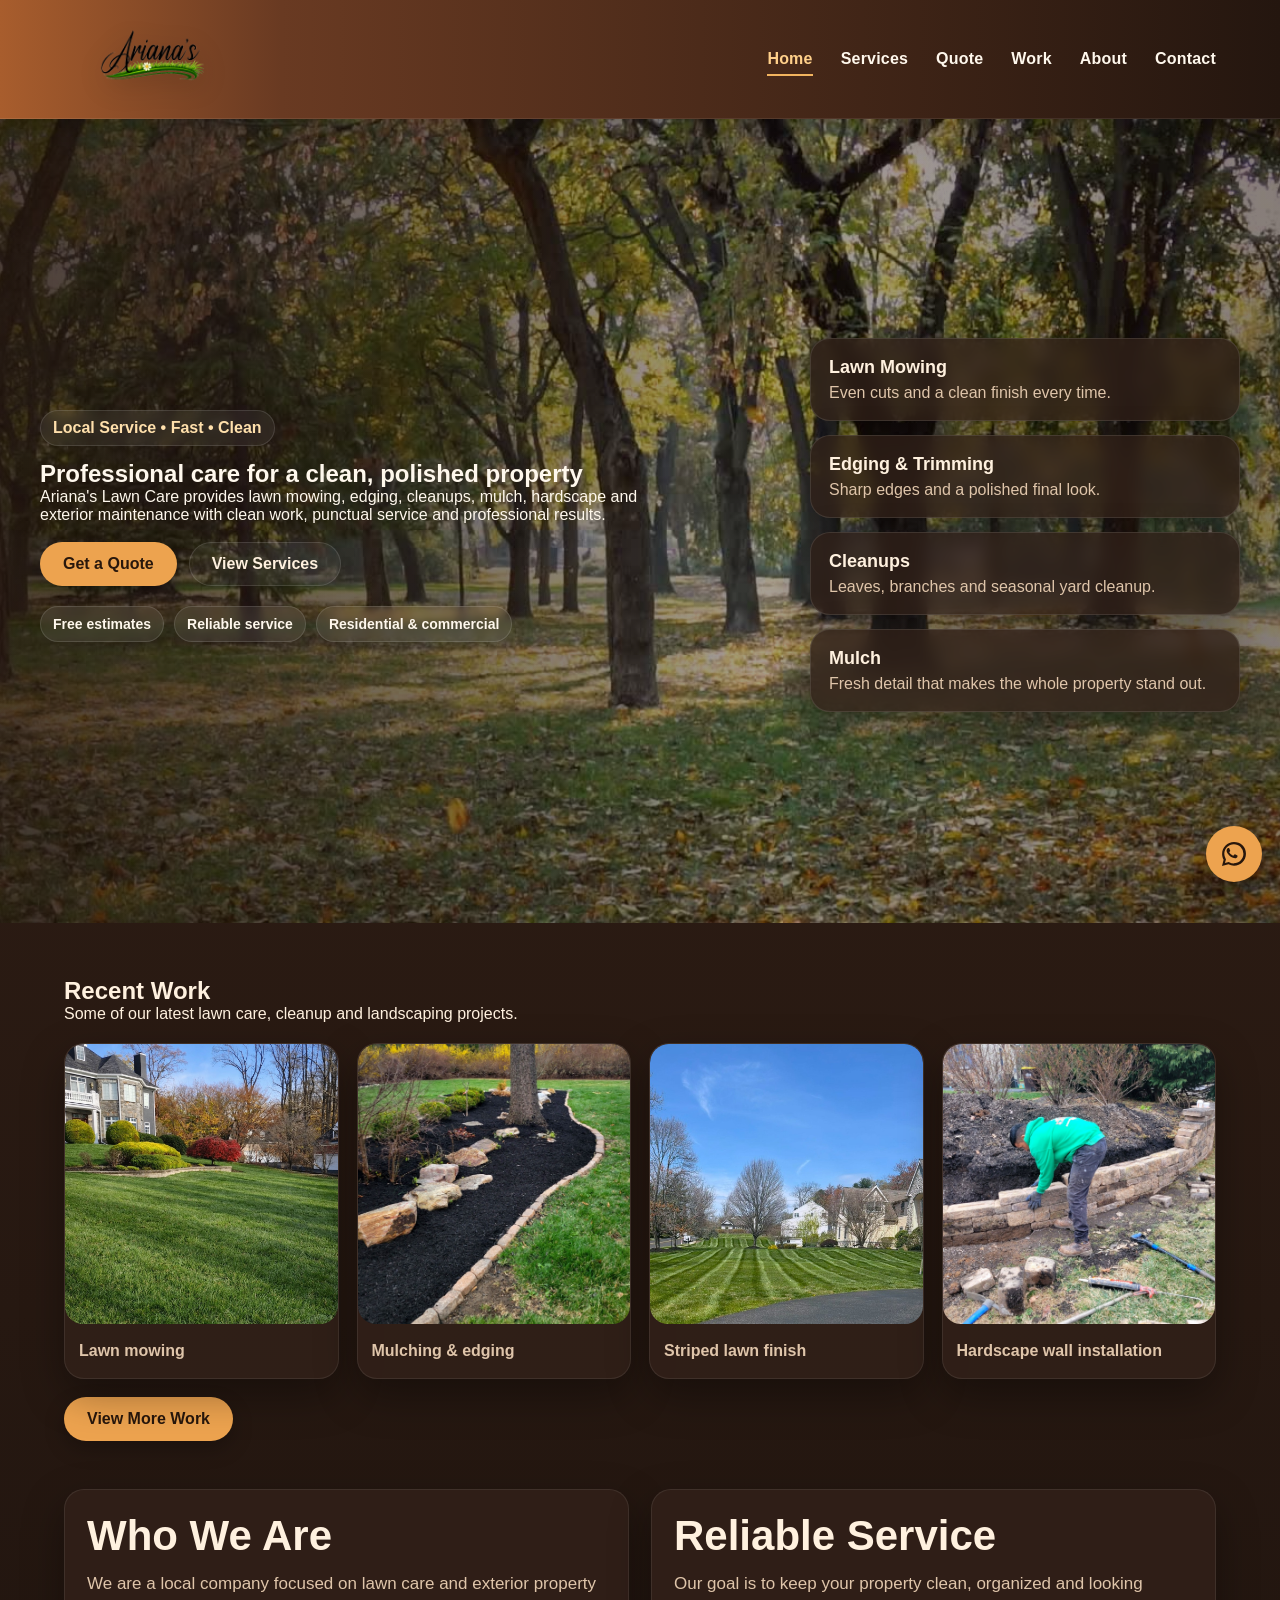
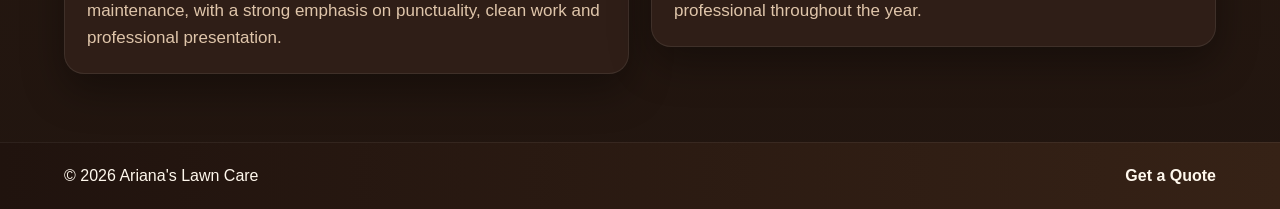
==== index.html @ dcf701fe "Use optimized autumn leaves video as homepage background Updated video element to preload metadata a" ====
<!DOCTYPE html>
<html lang="en">
<head>
  <meta charset="UTF-8" />
  <meta name="viewport" content="width=device-width, initial-scale=1.0" />
  <title>Ariana's Lawn Care | Home</title>
  <meta name="description" content="Ariana's Lawn Care provides lawn care, mulching, cleanups, hardscape and exterior property maintenance in Pennsylvania." />
  <link rel="stylesheet" href="./style.css" />
</head>
<body>

  <header class="navbar">
    <div class="container nav-inner">
      <a class="logo" href="./index.html" aria-label="Ariana's Lawn Care">
        <img src="./logo.png" alt="Ariana's Lawn Care logo" />
      </a>

      <button class="menu-toggle" id="menuToggle" aria-label="Open menu" aria-expanded="false">
        <span></span><span></span><span></span>
      </button>

      <nav class="nav-menu" id="navMenu">
        <a class="is-active" href="./index.html">Home</a>
        <a href="./services.html">Services</a>
        <a href="./quote.html">Quote</a>
        <a href="./work.html">Work</a>
        <a href="./about.html">About</a>
        <a href="./contact.html">Contact</a>
      </nav>
    </div>
  </header>

  <main>

    <section class="hero-video">
      <video autoplay muted loop playsinline preload="metadata" poster="./videos/autumn-frame.jpg" class="hero-video-bg" aria-hidden="true">
        <source src="./videos/hero-autumn.mp4" type="video/mp4">
      </video>

      <div class="hero-overlay">
        <div class="container hero-content">

          <div class="hero-copy">
            <div class="eyebrow">Local Service • Fast • Clean</div>
            <h1>Professional care for a clean, polished property</h1>

            <p>
              Ariana's Lawn Care provides lawn mowing, edging, cleanups, mulch,
              hardscape and exterior maintenance with clean work, punctual service
              and professional results.
            </p>

            <div class="hero-buttons">
              <a class="btn primary" href="./quote.html">Get a Quote</a>
              <a class="btn secondary" href="./services.html">View Services</a>
            </div>

            <div class="hero-badges">
              <span>Free estimates</span>
              <span>Reliable service</span>
              <span>Residential & commercial</span>
            </div>
          </div>

          <div class="hero-panel">
            <div class="service-card">
              <h3>Lawn Mowing</h3>
              <p>Even cuts and a clean finish every time.</p>
            </div>

            <div class="service-card">
              <h3>Edging & Trimming</h3>
              <p>Sharp edges and a polished final look.</p>
            </div>

            <div class="service-card">
              <h3>Cleanups</h3>
              <p>Leaves, branches and seasonal yard cleanup.</p>
            </div>

            <div class="service-card">
              <h3>Mulch</h3>
              <p>Fresh detail that makes the whole property stand out.</p>
            </div>
          </div>

        </div>
      </div>
    </section>

    <section class="section recent-work-section">
      <div class="container">
        <h2>Recent Work</h2>
        <p>Some of our latest lawn care, cleanup and landscaping projects.</p>

        <div class="work-grid">
          <figure class="work-card">
            <img src="./Images/work/job1.jpg" alt="Lawn mowing service">
            <figcaption>Lawn mowing</figcaption>
          </figure>

          <figure class="work-card">
            <img src="./Images/work/job2.jpg" alt="Mulching and edging service">
            <figcaption>Mulching & edging</figcaption>
          </figure>

          <figure class="work-card">
            <img src="./Images/work/job3.jpg" alt="Striped lawn finish">
            <figcaption>Striped lawn finish</figcaption>
          </figure>

          <figure class="work-card">
            <img src="./Images/work/job4.jpg" alt="Hardscape wall installation">
            <figcaption>Hardscape wall installation</figcaption>
          </figure>
        </div>

        <div class="cta-row">
          <a class="btn primary" href="./work.html">View More Work</a>
        </div>
      </div>
    </section>

    <section class="section about-section">
      <div class="container split">
        <div class="panel">
          <h2>Who We Are</h2>
          <p>
            We are a local company focused on lawn care and exterior property maintenance,
            with a strong emphasis on punctuality, clean work and professional presentation.
          </p>
        </div>

        <div class="panel">
          <h2>Reliable Service</h2>
          <p>
            Our goal is to keep your property clean, organized and looking professional
            throughout the year.
          </p>
        </div>
      </div>
    </section>

  </main>

  <footer class="footer">
    <div class="container footer__inner">
      <p>© <span id="year"></span> Ariana's Lawn Care</p>
      <a href="./quote.html">Get a Quote</a>
    </div>
  </footer>

  <a class="whatsapp-float" href="https://wa.me/12679922317" target="_blank" rel="noopener" aria-label="WhatsApp">
    <svg viewBox="0 0 32 32" role="img" aria-hidden="true">
      <path d="M19.11 17.27c-.29-.15-1.71-.84-1.98-.94-.26-.1-.45-.15-.64.15-.19.29-.74.94-.9 1.13-.16.19-.33.22-.62.07-.29-.15-1.21-.44-2.31-1.41-.85-.76-1.42-1.69-1.59-1.97-.17-.29-.02-.44.13-.58.13-.13.29-.33.43-.49.14-.16.19-.29.29-.48.1-.19.05-.36-.02-.5-.07-.15-.64-1.54-.88-2.11-.23-.55-.47-.48-.64-.49h-.55c-.19 0-.5.07-.76.36-.26.29-1 1-.97 2.43.03 1.43 1.03 2.81 1.18 3 .14.19 2.02 3.09 4.89 4.33.68.29 1.21.46 1.63.59.68.22 1.31.19 1.8.11.55-.08 1.71-.7 1.95-1.38.24-.68.24-1.26.17-1.38-.07-.12-.26-.19-.55-.33z" fill="currentColor"/>
      <path d="M16.03 3.2c-7.02 0-12.71 5.69-12.71 12.71 0 2.24.58 4.34 1.6 6.17L3.2 28.8l6.9-1.81a12.67 12.67 0 0 0 5.93 1.5h.01c7.02 0 12.72-5.7 12.72-12.72 0-3.4-1.32-6.6-3.72-9s-5.6-3.57-9.01-3.57zm0 22.97h-.01a10.2 10.2 0 0 1-5.2-1.42l-.37-.22-4.09 1.07 1.09-3.98-.24-.41a10.13 10.13 0 0 1-1.56-5.42c0-5.62 4.57-10.19 10.2-10.19 2.72 0 5.28 1.06 7.2 2.98a10.13 10.13 0 0 1 2.99 7.21c0 5.63-4.58 10.2-10.21 10.2z" fill="currentColor"/>
    </svg>
  </a>

  <script src="./script.js"></script>
</body>
</html>
---- style.css ----
*{
  margin:0;
  padding:0;
  box-sizing:border-box;
  font-family: Arial, Helvetica, sans-serif;
}

:root{
  --bg: #21150f;
  --bg-soft: #302018;
  --bg-soft-2: #3b291e;
  --bg-nav-left: #a85d2d;
  --bg-nav-right: #24160f;
  --bg-top: #190f0b;
  --panel: #302018;
  --panel-2: #493024;
  --border: rgba(255,255,255,.10);
  --text: #fff1df;
  --text-soft: #dfc5aa;
  --green: #eda34f;
  --green-dark: #cd7835;
  --white-green: #fff8ed;
  --shadow: 0 16px 40px rgba(0,0,0,.35);
}

html{
  scroll-behavior: smooth;
}

body{
  background:
    radial-gradient(circle at top left, rgba(237,163,79,.08), transparent 26%),
    linear-gradient(180deg, #20130e 0%, #2b1b13 45%, #21150f 100%);
  color: var(--text);
}

.container{
  width: 90%;
  max-width: 1200px;
  margin: auto;
}

/* navbar */
.navbar{
  background: linear-gradient(90deg, var(--bg-nav-left) 0%, #693a22 22%, var(--bg-nav-right) 100%);
  border-bottom: 1px solid rgba(255,255,255,.08);
  position: sticky;
  top: 0;
  z-index: 40;
  box-shadow: 0 10px 28px rgba(0,0,0,.28);
  backdrop-filter: blur(8px);
}

.nav-inner{
  min-height: 96px;
  display:flex;
  align-items:center;
  justify-content:space-between;
  gap: 16px;
}

.logo img{
  height: 118px;
  width: auto;
  display:block;
  filter: drop-shadow(0 6px 14px rgba(0,0,0,.22));
}

.nav-menu{
  display:flex;
  align-items:center;
  gap: 28px;
}

.nav-menu a{
  text-decoration:none;
  color: var(--white-green);
  font-weight: 700;
  position: relative;
  letter-spacing: .2px;
}

.nav-menu a:hover,
.nav-menu a.is-active{
  color: #ffd08a;
}

.nav-menu a::after{
  content:"";
  position:absolute;
  left:0;
  bottom:-8px;
  width:0;
  height:2px;
  background: #f2b45f;
  transition: width .2s ease;
}

.nav-menu a:hover::after,
.nav-menu a.is-active::after{
  width:100%;
}

.menu-toggle{
  display:none;
  border:1px solid rgba(255,255,255,.16);
  background: rgba(255,255,255,.04);
  border-radius: 12px;
  padding: 8px 10px;
  cursor:pointer;
}

.menu-toggle span{
  display:block;
  width:22px;
  height:2px;
  background: var(--white-green);
  margin:4px 0;
}

/* hero image + video */
.hero,
.hero-video{
  min-height: calc(100vh - 96px);
  position: relative;
  overflow: hidden;
}

.hero{
  background-image: url("./hero.png");
  background-size: cover;
  background-position: center;
}

.hero-video{
  background: #21150f;
}

.hero-video-bg{
  position:absolute;
  inset:0;
  width:100%;
  height:100%;
  object-fit:cover;
  object-position:center center;
  z-index:0;
}

.hero-overlay{
  min-height: calc(100vh - 96px);
  background:
    linear-gradient(
      90deg,
      rgba(35,19,10,.82) 0%,
      rgba(35,19,10,.60) 36%,
      rgba(35,19,10,.40) 60%,
      rgba(35,19,10,.55) 100%
    );
  display:flex;
  align-items:center;
  padding: 36px 0;
  position: relative;
  z-index:1;
}

.hero-content{
  display:grid;
  grid-template-columns: 1.1fr .9fr;
  gap: 28px;
  align-items: center;
  width: 100%;
  padding: 44px 0;
}

.hero-copy{
  max-width: 720px;
  color: var(--white-green);
  padding-top: 10px;
}

.eyebrow{
  display:inline-block;
  background: rgba(255,255,255,.06);
  color: #ffe0ac;
  border: 1px solid rgba(255,255,255,.12);
  padding: 8px 12px;
  border-radius: 999px;
  font-weight: 700;
  margin-bottom: 14px;
  backdrop-filter: blur(5px);
}

.service-eyebrow{
  background: rgba(237,163,79,.10);
  border: 1px solid rgba(237,163,79,.22);
}

.hero h1,
.page-hero h1{
  font-size: clamp(34px, 6vw, 62px);
  line-height: .98;
  margin-bottom: 16px;
  text-shadow: 0 8px 18px rgba(0,0,0,.28);
}

.hero p,
.page-hero p,
.panel p,
.info-card p,
.work-card figcaption,
.quote-card p,
.contact-card,
.fact-card span{
  line-height: 1.6;
}

.hero p{
  font-size: 18px;
  margin-bottom: 22px;
  color: rgba(255,248,237,.88);
  max-width: 700px;
}

.hero-buttons,
.cta-row{
  display:flex;
  flex-wrap: wrap;
  gap: 12px;
  margin-top: 18px;
}

.hero-badges{
  display:flex;
  flex-wrap: wrap;
  gap: 10px;
  margin-top: 20px;
}

.hero-badges span{
  background: rgba(255,255,255,.08);
  color: var(--white-green);
  border: 1px solid rgba(255,255,255,.12);
  padding: 9px 12px;
  border-radius: 999px;
  font-weight: 700;
  font-size: 14px;
  backdrop-filter: blur(4px);
}

.hero-panel{
  display:grid;
  gap: 14px;
  padding-top: 8px;
  justify-self: end;
  width: 100%;
  max-width: 430px;
}

.service-card{
  background: rgba(48,32,24,.76);
  border: 1px solid rgba(255,255,255,.10);
  padding: 18px;
  border-radius: 20px;
  box-shadow: var(--shadow);
  transition: .22s ease;
  backdrop-filter: blur(8px);
}

.service-card:hover{
  transform: translateY(-4px);
  background: rgba(59,41,30,.90);
}

.service-card h3{
  margin-bottom: 6px;
  color: var(--text);
  font-size: 18px;
}

.service-card p{
  color: var(--text-soft);
}

/* buttons */
.btn{
  display:inline-flex;
  align-items:center;
  justify-content:center;
  padding: 12px 22px;
  border-radius: 999px;
  text-decoration:none;
  font-weight: 800;
  border: 1px solid transparent;
  transition: .2s ease;
}

.btn.primary{
  background: var(--green);
  color: #28170c;
  box-shadow: 0 8px 20px rgba(0,0,0,.25);
}

.btn.primary:hover{
  background: #ffc577;
  transform: translateY(-1px);
}

.btn.secondary{
  background: rgba(255,255,255,.05);
  color: var(--text);
  border-color: rgba(255,255,255,.12);
}

.btn.secondary:hover{
  background: rgba(255,255,255,.08);
}

.btn.full{
  width: 100%;
}

/* general sections */
.section{
  padding: 48px 0;
}

.recent-work-section{
  padding-top: 54px;
  padding-bottom: 30px;
}

.about-section{
  padding-top: 18px;
  padding-bottom: 48px;
}

.page-main{
  min-height: calc(100vh - 160px);
}

.page-hero{
  padding: 72px 0 24px;
  background: linear-gradient(180deg, #2b1b13, #24170f);
  border-bottom: 1px solid rgba(255,255,255,.08);
}

.page-hero-dark{
  background: linear-gradient(180deg, #1b100b, #25170f);
}

.page-hero h1{
  color: var(--text);
  text-shadow: none;
}

.page-hero p{
  font-size: 18px;
  color: var(--text-soft);
  max-width: 720px;
}

.work-hero-minimal{
  padding-bottom: 8px;
}

.split{
  display:grid;
  grid-template-columns: 1fr 1fr;
  gap: 22px;
  align-items: start;
}

.stack{
  display:grid;
  gap: 14px;
}

.panel,
.info-card,
.quote-card,
.fact-card,
.work-card,
.contact-card{
  background: rgba(48,32,24,.96);
  border: 1px solid rgba(255,255,255,.08);
  border-radius: 20px;
  padding: 22px;
  box-shadow: var(--shadow);
}

.panel h2,
.panel h3{
  margin-bottom: 10px;
  line-height: 1.15;
}

.panel h2{
  font-size: clamp(28px, 4vw, 42px);
}

.panel p,
.info-card p,
.quote-card p{
  color: var(--text-soft);
  font-size: 17px;
}

.services-grid{
  display:grid;
  grid-template-columns: repeat(3, 1fr);
  gap: 18px;
}

.info-card{
  transition: .22s ease;
}

.info-card:hover{
  transform: translateY(-4px);
  background: #463022;
}

.info-card h3{
  margin-bottom: 8px;
}

/* services page photos */
.services-showcase{
  padding-top: 26px;
  padding-bottom: 18px;
}

.services-showcase__header{
  text-align: center;
  margin-bottom: 28px;
}

.services-showcase__header h2{
  font-size: clamp(30px, 4vw, 52px);
  margin-bottom: 8px;
  color: var(--text);
}

.services-showcase__header p{
  font-size: 20px;
  color: var(--text-soft);
  font-weight: 700;
}

.services-photos{
  display:grid;
  grid-template-columns: 1fr 1fr;
  gap: 22px;
}

.services-photo-card{
  background: rgba(48,32,24,.96);
  border: 1px solid rgba(255,255,255,.08);
  border-radius: 22px;
  overflow: hidden;
  box-shadow: var(--shadow);
}

.services-photo-card img{
  width:100%;
  height:420px;
  object-fit:cover;
  display:block;
  transition: transform .35s ease;
}

.services-photo-card:hover img{
  transform: scale(1.03);
}

.services-main{
  padding-top: 20px;
}

.services-bottom-panels{
  padding-top: 24px;
}

.services-final-cta{
  padding-top: 12px;
}

.services-final-box,
.work-final-box{
  text-align: center;
}

.services-final-box h2,
.work-final-box h2{
  margin-bottom: 10px;
}

.services-final-box p,
.work-final-box p{
  max-width: 760px;
  margin: 0 auto 18px;
}

.quote-card form{
  display:grid;
  gap: 10px;
}

.quote-card label{
  display:block;
  font-weight: 700;
  color: var(--text);
}

.quote-card input,
.quote-card textarea{
  width:100%;
  margin-top: 6px;
  padding: 12px 14px;
  border-radius: 14px;
  border:1px solid rgba(255,255,255,.10);
  background: #23160f;
  color: var(--text);
  outline:none;
}

.quote-card input:focus,
.quote-card textarea:focus{
  border-color: var(--green);
}

.form-note{
  min-height: 18px;
  font-size: 14px;
}

.fact-card strong{
  display:block;
  margin-bottom: 4px;
}

.fact-card span{
  color: var(--text-soft);
}

/* work page */
.work-page-gallery{
  padding-top: 34px;
}

.work-page-gallery-dark{
  background: #1b100b;
}

.work-gallery-premium{
  padding-top: 16px;
}

.work-page-intro{
  text-align: center;
  margin-bottom: 24px;
}

.work-page-intro h2{
  font-size: clamp(28px, 4vw, 44px);
  margin-bottom: 10px;
}

.work-page-intro p{
  max-width: 760px;
  margin: 0 auto;
  color: var(--text-soft);
  font-size: 17px;
}

.work-page-intro-client{
  margin-bottom: 18px;
}

.work-grid{
  display:grid;
  grid-template-columns: repeat(4, 1fr);
  gap: 18px;
  margin-top: 20px;
}

.work-grid-large{
  margin-top: 10px;
}

.work-grid-premium{
  gap: 16px;
}

.work-grid-premium .work-card{
  background: transparent;
  border: none;
  border-radius: 18px;
  box-shadow: none;
  padding: 0;
}

.work-grid-premium .work-card:hover{
  transform: translateY(-4px);
  box-shadow: none;
}

.work-card{
  overflow: hidden;
  padding: 0;
  transition: transform .25s ease, box-shadow .25s ease;
  animation: fadeUp .6s ease forwards;
  cursor: pointer;
}

.work-card img{
  width:100%;
  height:280px;
  object-fit:cover;
  display:block;
  transition: transform .35s ease, opacity .25s ease;
  border-radius: 18px;
}

.work-card:hover img{
  transform: scale(1.03);
  opacity: .96;
}

.work-card figcaption{
  padding: 14px;
  color: var(--text-soft);
  font-weight: 600;
}

.work-final-cta{
  padding-top: 12px;
}

/* ABOUT reviews premium block */
.google-rating-panel{
  padding: 28px;
}

.google-rating-bar{
  display:grid;
  grid-template-columns: 1.15fr .85fr;
  gap: 24px;
  align-items:center;
}

.google-rating-kicker{
  display:inline-block;
  font-weight: 800;
  font-size: 14px;
  letter-spacing: .08em;
  text-transform: uppercase;
  color: #ffd08a;
  margin-bottom: 10px;
}

.google-rating-left h2{
  margin: 0;
  font-size: clamp(32px, 4vw, 58px);
  line-height: .95;
}

.google-rating-right{
  display:grid;
  gap: 10px;
  justify-items:start;
}

.google-rating-score{
  display:flex;
  align-items:center;
  gap: 14px;
}

.google-score-number{
  font-size: 52px;
  font-weight: 900;
  line-height: 1;
  color: var(--white-green);
}

.google-stars,
.review-stars{
  color: #f2bc60;
  letter-spacing: .08em;
  font-size: 28px;
}

.google-rating-right p{
  color: var(--text-soft);
  font-size: 18px;
}

.reviews-cards-grid{
  display:grid;
  grid-template-columns: repeat(3, 1fr);
  gap: 18px;
  margin-top: 22px;
}

.review-card-premium{
  background: rgba(48,32,24,.96);
  border: 1px solid rgba(255,255,255,.08);
  border-radius: 22px;
  padding: 24px;
  box-shadow: var(--shadow);
}

.review-card-premium h3{
  margin: 14px 0 10px;
  font-size: 24px;
  color: var(--text);
}

.review-card-premium p{
  color: var(--text-soft);
  font-size: 18px;
  line-height: 1.65;
}

.review-header{
  display:flex;
  align-items:center;
  gap:12px;
  margin-bottom:12px;
}

.review-avatar{
  width:42px;
  height:42px;
  border-radius:50%;
  display:flex;
  align-items:center;
  justify-content:center;
  font-size:20px;
  background:rgba(255,255,255,.08);
}

/* CONTACT upgrades */
.contact-main-section{
  padding-top: 42px;
}

.contact-card-strong{
  display:block;
  text-decoration:none;
  padding: 22px;
}

.contact-card-strong strong{
  display:block;
  margin-bottom: 6px;
  font-size: 15px;
  letter-spacing: .04em;
  text-transform: uppercase;
  color: #ffd08a;
}

.contact-card-strong span{
  display:block;
  color: var(--white-green);
  font-size: 22px;
  line-height: 1.4;
  word-break: break-word;
}

.whatsapp-card strong{
  color: #ffd08a;
}

.contact-cta-panel{
  display:grid;
  gap: 18px;
}

.contact-actions{
  display:grid;
  gap: 12px;
  margin-top: 4px;
}

.contact-action-btn{
  display:flex;
  align-items:center;
  justify-content:center;
  gap: 10px;
  width:100%;
  min-height: 52px;
  padding: 14px 18px;
  border-radius: 16px;
  text-decoration:none;
  font-weight: 800;
  color: var(--white-green);
  background: rgba(255,255,255,.05);
  border: 1px solid rgba(255,255,255,.10);
  transition: .2s ease;
}

.contact-action-btn:hover{
  background: rgba(255,255,255,.09);
  transform: translateY(-1px);
}

.whatsapp-action-btn{
  background: rgba(237,163,79,.12);
  border-color: rgba(237,163,79,.24);
}

.whatsapp-action-btn:hover{
  background: rgba(237,163,79,.18);
}

.wa-icon{
  display:inline-flex;
  align-items:center;
  justify-content:center;
  width: 24px;
  height: 24px;
}

.wa-icon svg{
  width: 24px;
  height: 24px;
  display:block;
  color: #ffd08a;
}

/* lightbox pro */
.lightbox{
  position: fixed;
  inset: 0;
  background: rgba(0,0,0,.96);
  display: none;
  align-items: center;
  justify-content: center;
  padding: 24px 78px;
  z-index: 9999;
}
.lightbox-img{
  max-width: 92%;
  max-height: 86vh;
  border-radius: 10px;
  box-shadow: 0 24px 60px rgba(0,0,0,.55);
}
.lightbox-close{
  position: absolute;
  top: 22px;
  right: 28px;
  font-size: 42px;
  line-height: 1;
  color: #fff;
  cursor: pointer;
  user-select: none;
}
.lightbox-btn{
  position: absolute;
  top: 50%;
  transform: translateY(-50%);
  width: 54px;
  height: 54px;
  border: none;
  border-radius: 999px;
  background: rgba(255,255,255,.10);
  color: #fff;
  font-size: 28px;
  cursor: pointer;
  transition: background .2s ease, transform .2s ease;
}
.lightbox-btn:hover{
  background: rgba(255,255,255,.22);
}
.lightbox-prev{
  left: 18px;
}
.lightbox-next{
  right: 18px;
}

@keyframes fadeUp{
  from{
    opacity:0;
    transform: translateY(20px);
  }
  to{
    opacity:1;
    transform: translateY(0);
  }
}

.chip-row{
  display:flex;
  flex-wrap:wrap;
  gap: 10px;
  margin-top: 10px;
}

.chip-row span{
  background: rgba(255,255,255,.05);
  border: 1px solid rgba(255,255,255,.10);
  padding: 8px 12px;
  border-radius: 999px;
  font-weight: 700;
  color: var(--text);
}

.contact-card{
  text-decoration:none;
  color: var(--text);
  font-weight: 700;
  transition: .2s ease;
}

.contact-card:hover{
  background: #463022;
}

.footer{
  background: linear-gradient(90deg, #20130e 0%, #362216 100%);
  color: var(--white-green);
  padding: 24px 0;
  margin-top: 20px;
  border-top: 1px solid rgba(255,255,255,.06);
}

.footer__inner{
  display:flex;
  align-items:center;
  justify-content:space-between;
  gap: 12px;
}

.footer a{
  color: var(--white-green);
  text-decoration:none;
  font-weight: 700;
}

.footer a:hover{
  text-decoration: underline;
}

.whatsapp-float{
  position: fixed;
  right: 18px;
  bottom: 18px;
  width: 56px;
  height: 56px;
  border-radius: 999px;
  display:grid;
  place-items:center;
  background: var(--green);
  color: #28170c;
  text-decoration:none;
  box-shadow: 0 12px 28px rgba(0,0,0,.28);
  z-index: 60;
}

.whatsapp-float svg{
  width: 30px;
  height: 30px;
  display:block;
  color: #28170c;
}

@media (max-width: 980px){
  .hero-content,
  .split,
  .services-grid,
  .work-grid,
  .services-photos{
    grid-template-columns: 1fr 1fr;
  }

  .google-rating-bar,
  .reviews-cards-grid{
    grid-template-columns: 1fr;
  }

  .hero-content{
    grid-template-columns: 1fr;
    align-items: start;
  }

  .hero,
  .hero-video{
    min-height: auto;
  }

  .hero-overlay{
    min-height: auto;
    padding: 48px 0 58px;
  }

  .hero-panel{
    justify-self: start;
    max-width: 100%;
    grid-template-columns: 1fr 1fr;
  }

  .nav-menu{
    display:none;
    position:absolute;
    right: 5%;
    top: 132px;
    background: linear-gradient(180deg, #693a22 0%, #2b1b13 100%);
    border: 1px solid rgba(255,255,255,.08);
    border-radius: 16px;
    padding: 14px;
    flex-direction: column;
    align-items: flex-start;
    min-width: 220px;
    box-shadow: 0 14px 30px rgba(0,0,0,.35);
  }

  .nav-menu.open{
    display:flex;
  }

  .menu-toggle{
    display:block;
  }

  .services-photo-card img{
    height: 320px;
  }

  .work-card img{
    height: 240px;
  }

  .google-score-number{
    font-size: 44px;
  }
}

@media (max-width: 700px){
  .services-grid,
  .work-grid,
  .split,
  .services-photos,
  .google-rating-bar,
  .reviews-cards-grid{
    grid-template-columns: 1fr;
  }

  .logo img{
    height: 92px;
  }

  .hero,
  .hero-video{
    min-height: auto;
  }

  .hero-overlay{
    min-height: auto;
    padding: 38px 0 48px;
    background: linear-gradient(180deg, rgba(35,19,10,.72) 0%, rgba(35,19,10,.58) 48%, rgba(35,19,10,.76) 100%);
  }

  .hero-content{
    grid-template-columns: 1fr;
    gap: 20px;
    padding: 18px 0;
  }

  .hero h1{
    font-size: 42px;
  }

  .hero p,
  .panel p,
  .info-card p,
  .quote-card p,
  .services-showcase__header p,
  .work-page-intro p,
  .review-card-premium p{
    font-size: 16px;
  }

  .hero-panel{
    grid-template-columns: 1fr;
  }

  .panel,
  .info-card,
  .quote-card,
  .fact-card,
  .work-card,
  .contact-card,
  .service-card,
  .review-card-premium,
  .contact-card-strong{
    padding: 18px;
  }

  .nav-inner{
    min-height: 86px;
  }

  .section{
    padding: 40px 0;
  }

  .services-photo-card img{
    height: 260px;
  }

  .work-card img{
    height: 230px;
  }

  .lightbox{
    padding: 20px 16px;
  }
  .lightbox-img{
    max-width: 100%;
  }
  .lightbox-close{
    top: 16px;
    right: 20px;
    font-size: 36px;
  }
  .lightbox-btn{
    width: 46px;
    height: 46px;
    font-size: 24px;
  }
  .lightbox-prev{
    left: 10px;
  }
  .lightbox-next{
    right: 10px;
  }

  .google-rating-panel{
    padding: 20px;
  }

  .google-rating-left h2{
    font-size: 38px;
  }

  .google-stars,
  .review-stars{
    font-size: 22px;
  }

  .review-card-premium h3{
    font-size: 22px;
  }

  .contact-card-strong span{
    font-size: 18px;
  }

  .whatsapp-float{
    width: 52px;
    height: 52px;
  }

  .whatsapp-float svg{
    width: 28px;
    height: 28px;
  }
}
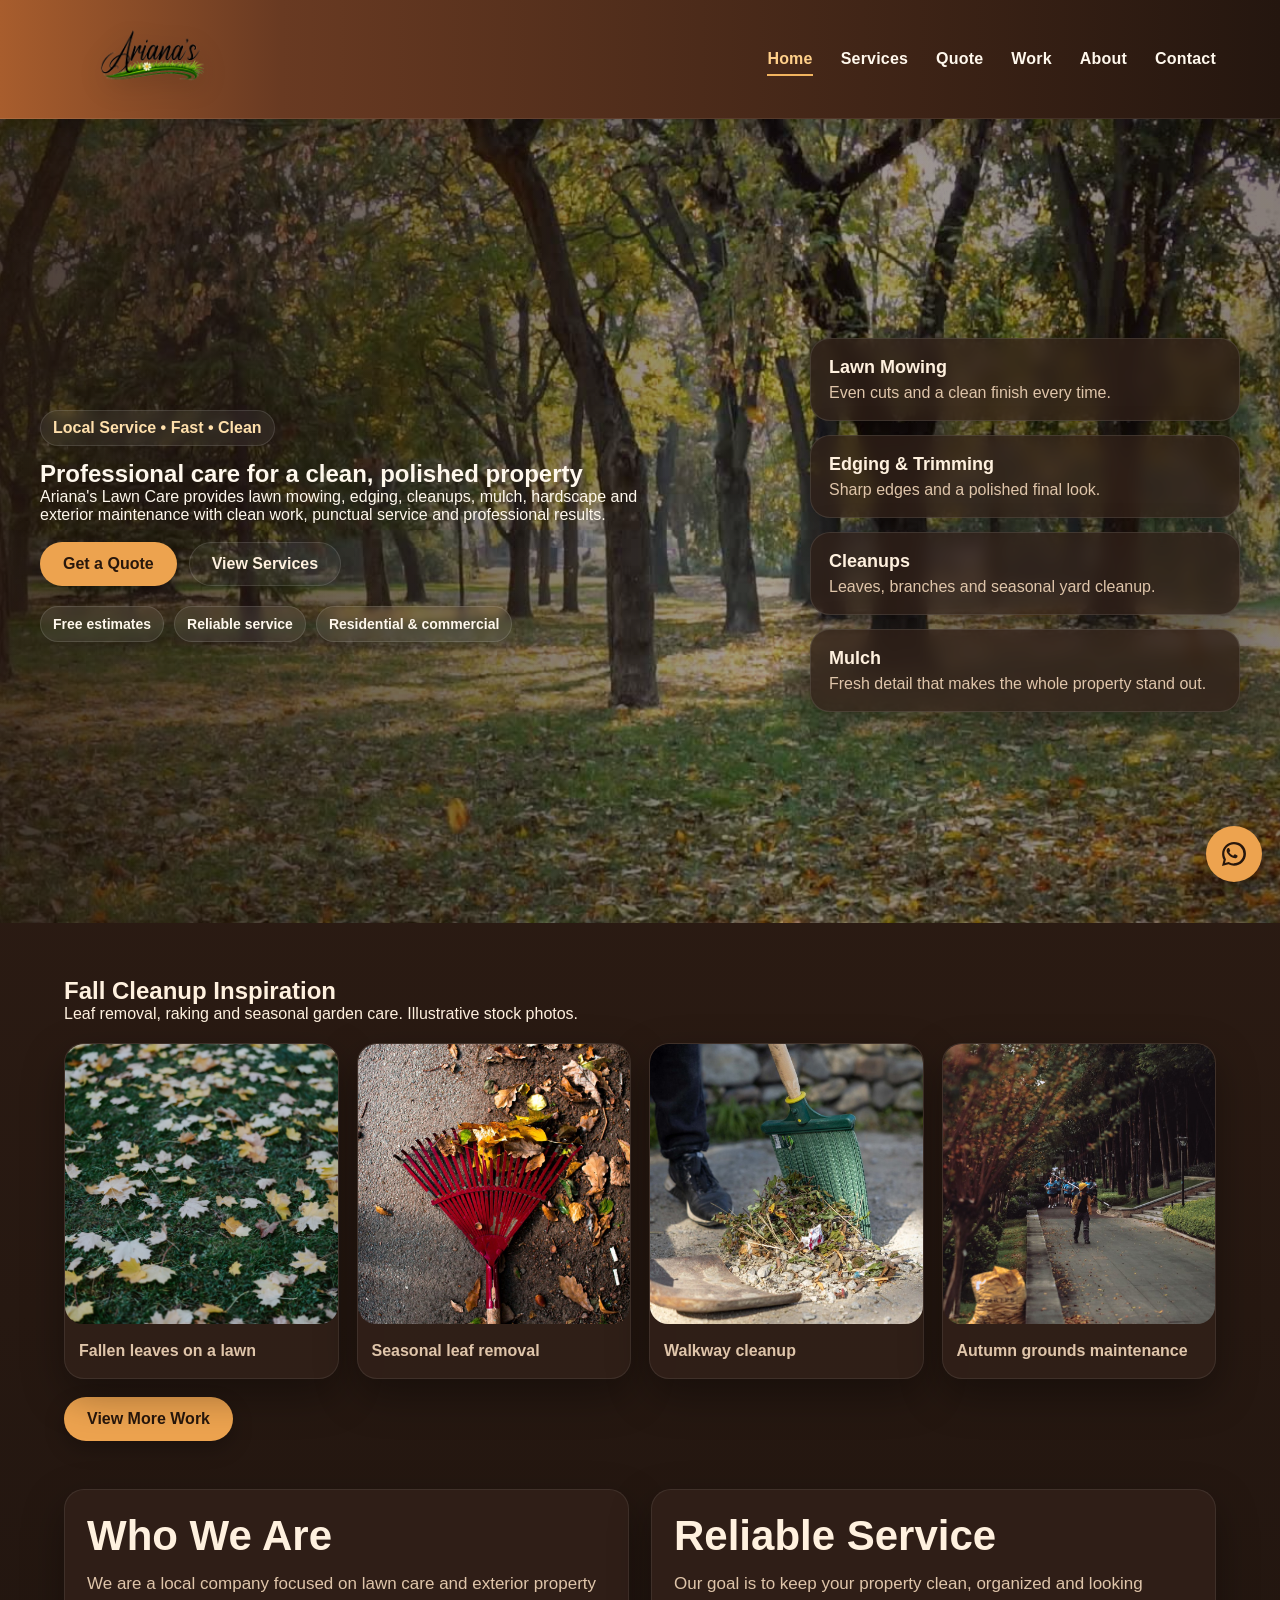
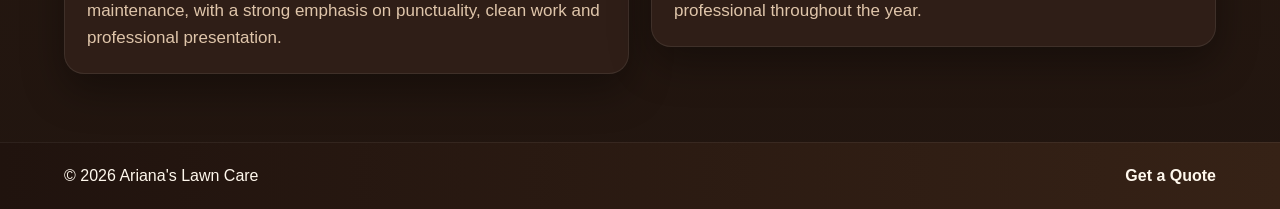
==== commit 8dd9d022: "Feature autumn cleanup photos and preserve original project gallery below" ====
--- a/index.html
+++ b/index.html
@@ -90,28 +90,28 @@
 
     <section class="section recent-work-section">
       <div class="container">
-        <h2>Recent Work</h2>
-        <p>Some of our latest lawn care, cleanup and landscaping projects.</p>
+        <h2>Fall Cleanup Inspiration</h2>
+        <p>Leaf removal, raking and seasonal garden care. Illustrative stock photos.</p>
 
         <div class="work-grid">
           <figure class="work-card">
-            <img src="./Images/work/job1.jpg" alt="Lawn mowing service">
-            <figcaption>Lawn mowing</figcaption>
+            <img src="./Images/work/autumn-01.jpg" alt="Fallen leaves on a lawn — seasonal stock photo" loading="lazy" decoding="async">
+            <figcaption>Fallen leaves on a lawn</figcaption>
           </figure>
 
           <figure class="work-card">
-            <img src="./Images/work/job2.jpg" alt="Mulching and edging service">
-            <figcaption>Mulching & edging</figcaption>
+            <img src="./Images/work/autumn-06.jpg" alt="Seasonal leaf removal — seasonal stock photo" loading="lazy" decoding="async">
+            <figcaption>Seasonal leaf removal</figcaption>
           </figure>
 
           <figure class="work-card">
-            <img src="./Images/work/job3.jpg" alt="Striped lawn finish">
-            <figcaption>Striped lawn finish</figcaption>
+            <img src="./Images/work/autumn-04.jpg" alt="Walkway cleanup — seasonal stock photo" loading="lazy" decoding="async">
+            <figcaption>Walkway cleanup</figcaption>
           </figure>
 
           <figure class="work-card">
-            <img src="./Images/work/job4.jpg" alt="Hardscape wall installation">
-            <figcaption>Hardscape wall installation</figcaption>
+            <img src="./Images/work/autumn-05.jpg" alt="Autumn grounds maintenance — seasonal stock photo" loading="lazy" decoding="async">
+            <figcaption>Autumn grounds maintenance</figcaption>
           </figure>
         </div>
 
@@ -160,3 +160,4 @@
   <script src="./script.js"></script>
 </body>
 </html>
+
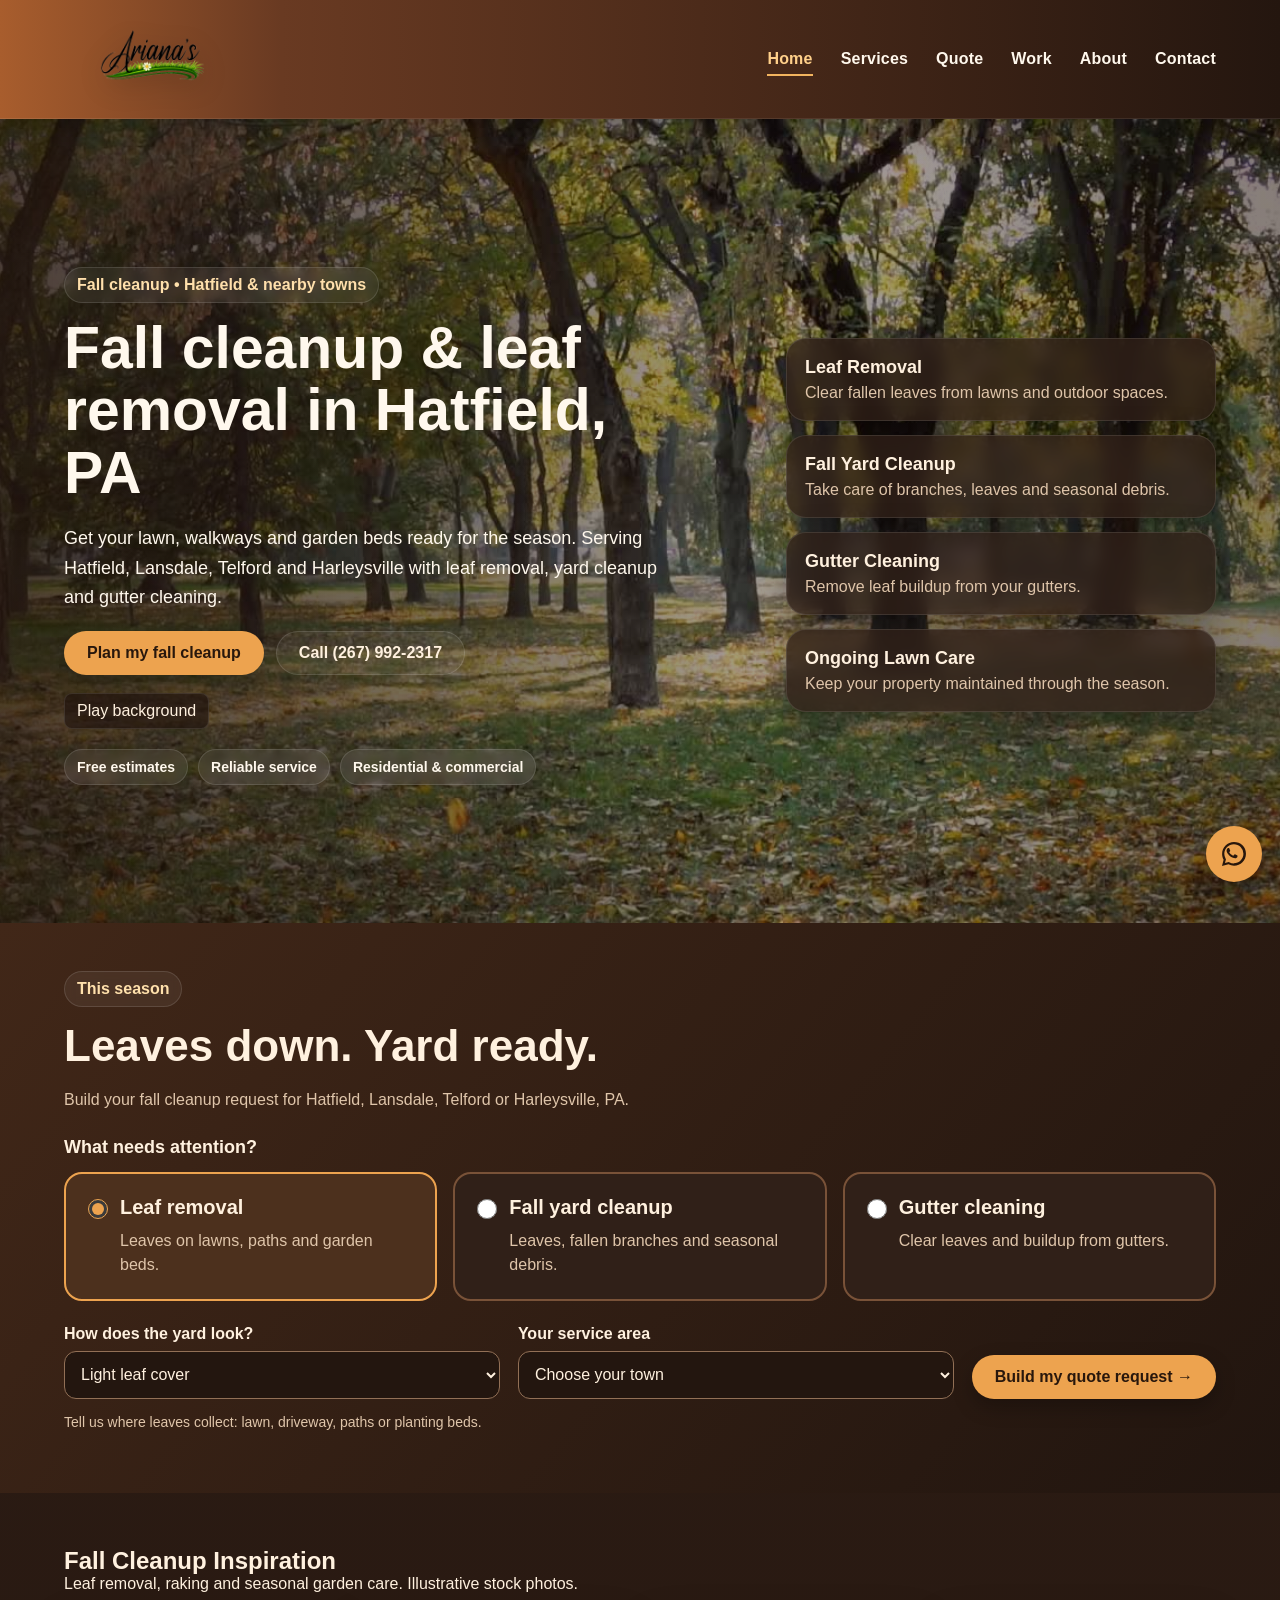
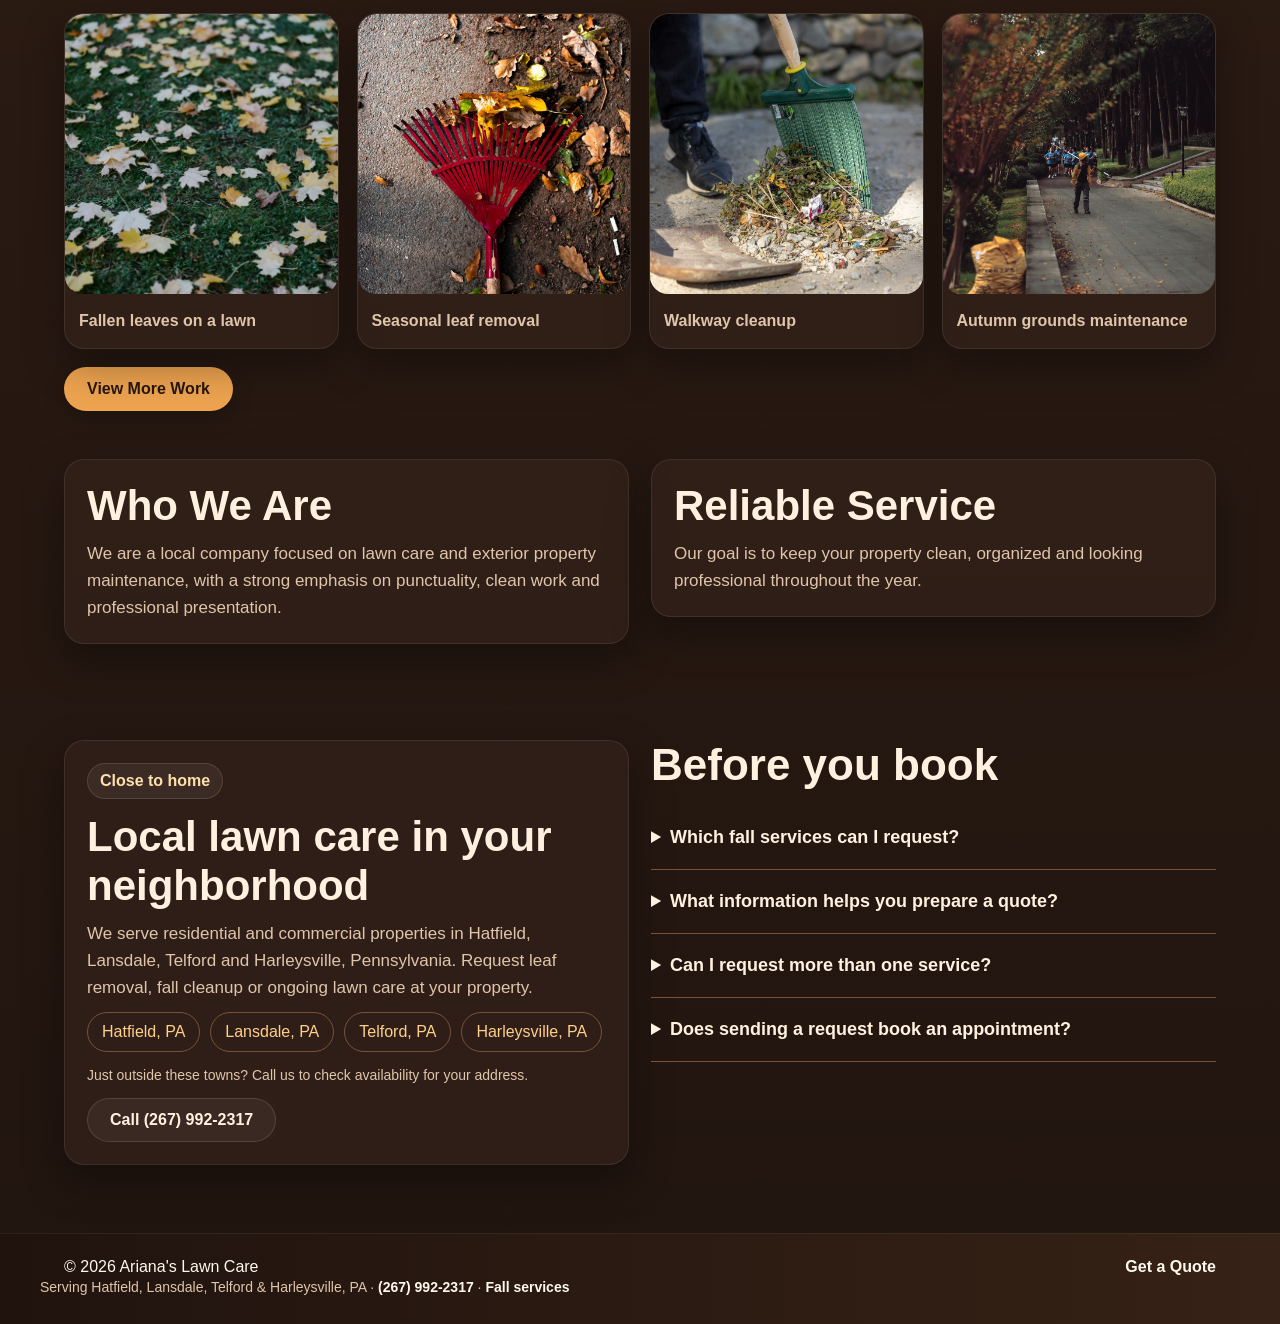
==== commit 07f5173d: "Add seasonal service planner, complete quote validation, automatic acknowledgement and local SEO" ====
--- a/index.html
+++ b/index.html
@@ -3,9 +3,15 @@
 <head>
   <meta charset="UTF-8" />
   <meta name="viewport" content="width=device-width, initial-scale=1.0" />
-  <title>Ariana's Lawn Care | Home</title>
-  <meta name="description" content="Ariana's Lawn Care provides lawn care, mulching, cleanups, hardscape and exterior property maintenance in Pennsylvania." />
-  <link rel="stylesheet" href="./style.css" />
+  <title>Fall Cleanup & Lawn Care in Hatfield, PA | Ariana’s Lawn Care</title>
+  <meta name="description" content="Leaf removal, fall yard cleanup and lawn care in Hatfield, Lansdale, Telford and Harleysville, PA. Plan your seasonal service and request a free estimate.">
+  <link rel="stylesheet" href="./style.css?v=20260909" />
+  <link rel="canonical" href="https://arianaslawncare.com/">
+  <meta property="og:title" content="Fall Cleanup & Lawn Care in Hatfield, PA | Ariana’s Lawn Care">
+  <meta property="og:description" content="Leaf removal, fall yard cleanup and lawn care in Hatfield, Lansdale, Telford and Harleysville, PA. Plan your seasonal service and request a free estimate.">
+  <meta property="og:url" content="https://arianaslawncare.com/">
+  <meta property="og:type" content="website">
+  <script type="application/ld+json">{"@context":"https://schema.org","@graph":[{"@type":"Organization","@id":"https://arianaslawncare.com/#business","name":"Ariana's Lawn Care","url":"https://arianaslawncare.com/","logo":"https://arianaslawncare.com/logo.png","telephone":"+1-267-992-2317","email":"hardscapeandco@gmail.com","areaServed":[{"@type":"City","name":"Hatfield, Pennsylvania"},{"@type":"City","name":"Lansdale, Pennsylvania"},{"@type":"City","name":"Telford, Pennsylvania"},{"@type":"City","name":"Harleysville, Pennsylvania"}]},{"@type":"Service","name":"Lawn care and seasonal property maintenance","serviceType":["Leaf removal","Fall yard cleanup","Gutter cleaning","Lawn mowing","Mulch and edging"],"provider":{"@id":"https://arianaslawncare.com/#business"},"areaServed":[{"@type":"City","name":"Hatfield, Pennsylvania"},{"@type":"City","name":"Lansdale, Pennsylvania"},{"@type":"City","name":"Telford, Pennsylvania"},{"@type":"City","name":"Harleysville, Pennsylvania"}],"url":"https://arianaslawncare.com/services.html"}]}</script>
 </head>
 <body>
 
@@ -41,20 +47,17 @@
         <div class="container hero-content">
 
           <div class="hero-copy">
-            <div class="eyebrow">Local Service • Fast • Clean</div>
-            <h1>Professional care for a clean, polished property</h1>
-
-            <p>
-              Ariana's Lawn Care provides lawn mowing, edging, cleanups, mulch,
-              hardscape and exterior maintenance with clean work, punctual service
-              and professional results.
-            </p>
+            <div class="eyebrow">Fall cleanup • Hatfield &amp; nearby towns</div>
+            <h1>Fall cleanup &amp; leaf removal in Hatfield, PA</h1>
+
+            <p>Get your lawn, walkways and garden beds ready for the season. Serving Hatfield, Lansdale, Telford and Harleysville with leaf removal, yard cleanup and gutter cleaning.</p>
 
             <div class="hero-buttons">
-              <a class="btn primary" href="./quote.html">Get a Quote</a>
-              <a class="btn secondary" href="./services.html">View Services</a>
-            </div>
-
+              <a class="btn primary" href="#fall-services">Plan my fall cleanup</a>
+              <a class="btn secondary" href="tel:+12679922317">Call (267) 992-2317</a>
+            </div>
+
+            <button id="videoToggle" class="video-toggle" type="button" hidden>Pause background</button>
             <div class="hero-badges">
               <span>Free estimates</span>
               <span>Reliable service</span>
@@ -64,27 +67,65 @@
 
           <div class="hero-panel">
             <div class="service-card">
-              <h3>Lawn Mowing</h3>
-              <p>Even cuts and a clean finish every time.</p>
-            </div>
-
-            <div class="service-card">
-              <h3>Edging & Trimming</h3>
-              <p>Sharp edges and a polished final look.</p>
-            </div>
-
-            <div class="service-card">
-              <h3>Cleanups</h3>
-              <p>Leaves, branches and seasonal yard cleanup.</p>
-            </div>
-
-            <div class="service-card">
-              <h3>Mulch</h3>
-              <p>Fresh detail that makes the whole property stand out.</p>
-            </div>
-          </div>
-
-        </div>
+              <h3>Leaf Removal</h3>
+              <p>Clear fallen leaves from lawns and outdoor spaces.</p>
+            </div>
+
+            <div class="service-card">
+              <h3>Fall Yard Cleanup</h3>
+              <p>Take care of branches, leaves and seasonal debris.</p>
+            </div>
+
+            <div class="service-card">
+              <h3>Gutter Cleaning</h3>
+              <p>Remove leaf buildup from your gutters.</p>
+            </div>
+
+            <div class="service-card">
+              <h3>Ongoing Lawn Care</h3>
+              <p>Keep your property maintained through the season.</p>
+            </div>
+          </div>
+
+        </div>
+      </div>
+    </section>
+
+
+    <section class="section seasonal-section" id="fall-services" aria-labelledby="fallTitle">
+      <div class="container">
+        <div class="eyebrow">This season</div>
+        <h2 id="fallTitle">Leaves down. Yard ready.</h2>
+        <p class="section-intro">Build your fall cleanup request for Hatfield, Lansdale, Telford or Harleysville, PA.</p>
+        <form id="seasonPlanner" action="./quote.html" method="GET" class="season-planner">
+          <fieldset>
+            <legend>What needs attention?</legend>
+            <div class="season-options">
+              <label class="season-option">
+                <input type="radio" name="service" value="Leaf removal" checked>
+                <span><strong>Leaf removal</strong><span>Leaves on lawns, paths and garden beds.</span></span>
+              </label>
+              <label class="season-option">
+                <input type="radio" name="service" value="Fall yard cleanup">
+                <span><strong>Fall yard cleanup</strong><span>Leaves, fallen branches and seasonal debris.</span></span>
+              </label>
+              <label class="season-option">
+                <input type="radio" name="service" value="Gutter cleaning">
+                <span><strong>Gutter cleaning</strong><span>Clear leaves and buildup from gutters.</span></span>
+              </label>
+            </div>
+          </fieldset>
+          <div class="planner-bottom">
+            <div><label for="leafScope">How does the yard look?</label>
+              <select id="leafScope" name="scope"><option>Light leaf cover</option><option>Heavy leaf cover</option><option>Not sure yet</option></select>
+            </div>
+            <div><label for="plannerTown">Your service area</label>
+              <select id="plannerTown" name="city"><option value="">Choose your town</option><option>Hatfield</option><option>Lansdale</option><option>Telford</option><option>Harleysville</option><option value="">Nearby / other town</option></select>
+            </div>
+            <button class="btn primary" type="submit">Build my quote request →</button>
+          </div>
+          <p id="plannerAdvice" class="form-hint" aria-live="polite">Choose a seasonal service to start your request.</p>
+        </form>
       </div>
     </section>
 
@@ -141,6 +182,32 @@
       </div>
     </section>
 
+
+    <section class="section" id="service-areas" aria-labelledby="areasTitle">
+      <div class="container split">
+        <div class="panel">
+          <div class="eyebrow">Close to home</div>
+          <h2 id="areasTitle">Local lawn care in your neighborhood</h2>
+          <p>We serve residential and commercial properties in Hatfield, Lansdale, Telford and Harleysville, Pennsylvania. Request leaf removal, fall cleanup or ongoing lawn care at your property.</p>
+          <div class="chip-row area-links">
+            <a href="./quote.html?city=Hatfield">Hatfield, PA</a>
+            <a href="./quote.html?city=Lansdale">Lansdale, PA</a>
+            <a href="./quote.html?city=Telford">Telford, PA</a>
+            <a href="./quote.html?city=Harleysville">Harleysville, PA</a>
+          </div>
+          <p class="form-hint">Just outside these towns? Call us to check availability for your address.</p>
+          <a class="btn secondary" href="tel:+12679922317">Call (267) 992-2317</a>
+        </div>
+        <div class="faq">
+          <h2>Before you book</h2>
+          <details><summary>Which fall services can I request?</summary><p>Leaf removal, yard cleanup, gutter cleaning, hedge trimming and other exterior maintenance. Choose your main service and describe any extra work in the quote form.</p></details>
+          <details><summary>What information helps you prepare a quote?</summary><p>Your complete property address, the areas that need attention, leaf conditions and any gate or access instructions. Include your phone number and email so we can follow up.</p></details>
+          <details><summary>Can I request more than one service?</summary><p>Yes. Select your main service and list the others in “Job details”. We will discuss the scope with you before scheduling.</p></details>
+          <details><summary>Does sending a request book an appointment?</summary><p>No. A member of our team will contact you to discuss the work, pricing and availability before an appointment is confirmed.</p></details>
+        </div>
+      </div>
+    </section>
+
   </main>
 
   <footer class="footer">
@@ -148,7 +215,8 @@
       <p>© <span id="year"></span> Ariana's Lawn Care</p>
       <a href="./quote.html">Get a Quote</a>
     </div>
-  </footer>
+    <div class="container footer-local">Serving Hatfield, Lansdale, Telford &amp; Harleysville, PA · <a href="tel:+12679922317">(267) 992-2317</a> · <a href="./index.html#fall-services">Fall services</a></div>
+</footer>
 
   <a class="whatsapp-float" href="https://wa.me/12679922317" target="_blank" rel="noopener" aria-label="WhatsApp">
     <svg viewBox="0 0 32 32" role="img" aria-hidden="true">
@@ -157,7 +225,9 @@
     </svg>
   </a>
 
-  <script src="./script.js"></script>
+  <script src="./quote-rules.js?v=20260909"></script>
+  <script src="./script.js?v=20260909"></script>
 </body>
 </html>
 
+
--- a/style.css
+++ b/style.css
@@ -1169,3 +1169,60 @@
     height: 28px;
   }
 }
+
+
+/* Seasonal planning, accessible forms and local service details */
+[hidden]{display:none!important}
+body{font-size:16px}
+main{overflow-wrap:break-word}
+section[id]{scroll-margin-top:130px}
+.hero-video h1{font-size:clamp(36px,4.6vw,60px);line-height:1.06;margin-bottom:20px}
+.hero-video .hero-copy p{font-size:18px;line-height:1.65;max-width:650px}
+.hero-content{width:90%}
+.video-toggle{display:block;margin-top:18px;padding:8px 12px;border:1px solid var(--border);border-radius:8px;background:rgba(33,21,15,.7);color:var(--text);font:inherit;cursor:pointer}
+a:focus-visible,button:focus-visible,summary:focus-visible,input:focus-visible,select:focus-visible,textarea:focus-visible{outline:3px solid #ffd08a;outline-offset:4px}
+.seasonal-section{background:linear-gradient(130deg,#412718,#21150f)}
+.seasonal-section h2,.faq h2{font-size:clamp(28px,4vw,44px);margin-bottom:16px}
+.section-intro{color:var(--text-soft);line-height:1.6;max-width:720px;margin-bottom:24px}
+fieldset{border:0;min-width:0}
+legend{font-size:18px;font-weight:700;margin-bottom:14px}
+.season-options{display:grid;grid-template-columns:repeat(3,1fr);gap:16px}
+.season-option{display:flex;gap:12px;align-items:flex-start;background:#302018;border:2px solid #795238;padding:22px;border-radius:18px;cursor:pointer}
+.season-option:has(input:checked){background:#4c301d;border-color:var(--green)}
+.season-option input{width:20px;height:20px;flex:0 0 20px;margin-top:3px;accent-color:var(--green)}
+.season-option strong{display:block;font-size:20px;margin-bottom:10px}
+.season-option span span{display:block;color:var(--text-soft);line-height:1.5}
+.planner-bottom{display:grid;grid-template-columns:1fr 1fr auto;gap:18px;align-items:end;margin:24px 0 12px}
+.planner-bottom label{display:block;font-weight:700;margin-bottom:8px}
+select{font:inherit}
+.planner-bottom select,.quote-card select{width:100%;min-height:48px;background:#23160f;color:var(--text);border:1px solid #927056;padding:12px;border-radius:12px}
+.area-links a{display:inline-block;color:#ffd08a;border:1px solid #795238;border-radius:99px;padding:10px 14px;text-decoration:none}
+.area-links a:hover{background:#4c301d}
+.form-hint{font-size:14px!important;line-height:1.6!important;color:var(--text-soft);margin:12px 0}
+.faq details{border-bottom:1px solid #795238;padding:18px 0}
+.faq summary{cursor:pointer;font-size:18px;font-weight:700;line-height:1.5}
+.faq details p{color:var(--text-soft);line-height:1.7;margin-top:12px}
+.quote-layout{grid-template-columns:minmax(220px,.7fr) minmax(0,1.3fr)}
+.quote-card fieldset{display:grid;gap:10px;padding:22px 0;border-bottom:1px solid #795238}
+.quote-card legend{padding-top:14px;color:#ffd08a}
+.quote-card input,.quote-card textarea{font:inherit;border-color:#927056}
+.quote-card small{font-size:14px;color:var(--text-soft);line-height:1.5}
+.form-columns{display:grid;grid-template-columns:1.3fr 1fr;gap:14px}
+.form-columns label{margin-bottom:6px}
+.quote-card .check-row{display:flex;align-items:flex-start;gap:12px;line-height:1.5;font-size:15px;margin-top:12px}
+.quote-card .check-row input{width:20px;height:20px;flex:0 0 20px;margin-top:3px;accent-color:var(--green)}
+.quote-card .spam-field{display:none}
+.address-preview,.quote-review{background:#21150f;border:1px solid #c88b50;border-radius:14px;padding:18px;line-height:1.6;margin-top:16px}
+.quote-review dt{font-weight:bold;color:#ffd08a;margin-top:12px}
+.quote-review dd{margin:4px 0;white-space:pre-wrap}
+.quote-review button{margin-top:14px}
+button.btn{font:inherit;font-weight:800;cursor:pointer}
+.footer__inner{flex-wrap:wrap}
+.footer-local{width:100%;font-size:14px;line-height:1.7;color:var(--text-soft)}
+.thank-you{max-width:760px;margin:auto}
+.thank-you h1{font-size:clamp(30px,5vw,48px);margin:12px 0 24px}
+.thank-you p{margin-bottom:16px}
+@media(max-width:980px){.planner-bottom{grid-template-columns:1fr 1fr}.planner-bottom .btn{grid-column:1/-1}.season-options{grid-template-columns:1fr}.quote-layout{grid-template-columns:1fr}.quote-layout>.stack{display:none}}
+@media(max-width:700px){.hero-video h1{font-size:36px}.hero-video .hero-copy p{font-size:16px}.planner-bottom,.form-columns{grid-template-columns:1fr}.planner-bottom .btn{grid-column:auto}.season-option{padding:18px}.quote-card{padding:18px}.hero-content{width:90%}.nav-menu{top:100%}}
+@media(prefers-reduced-motion:reduce){html{scroll-behavior:auto}*,*::before,*::after{animation:none!important;transition:none!important}}
+
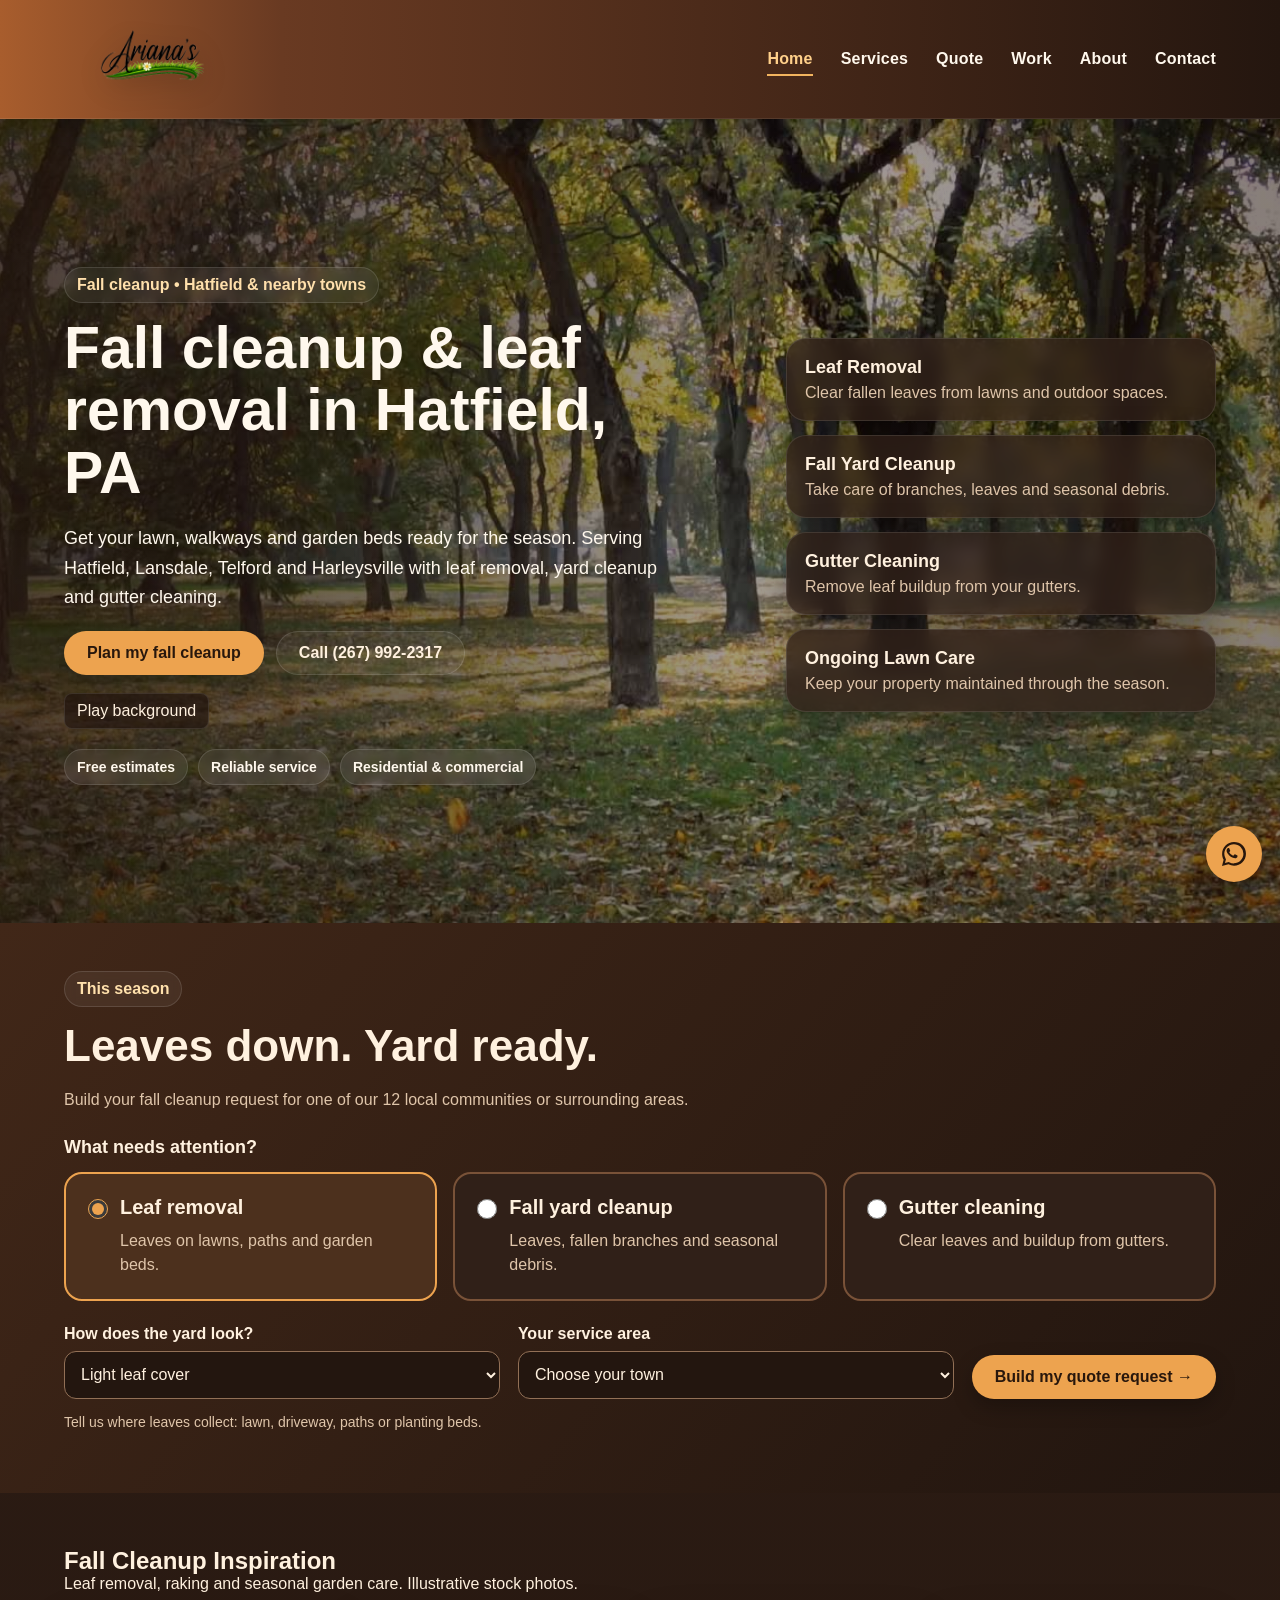
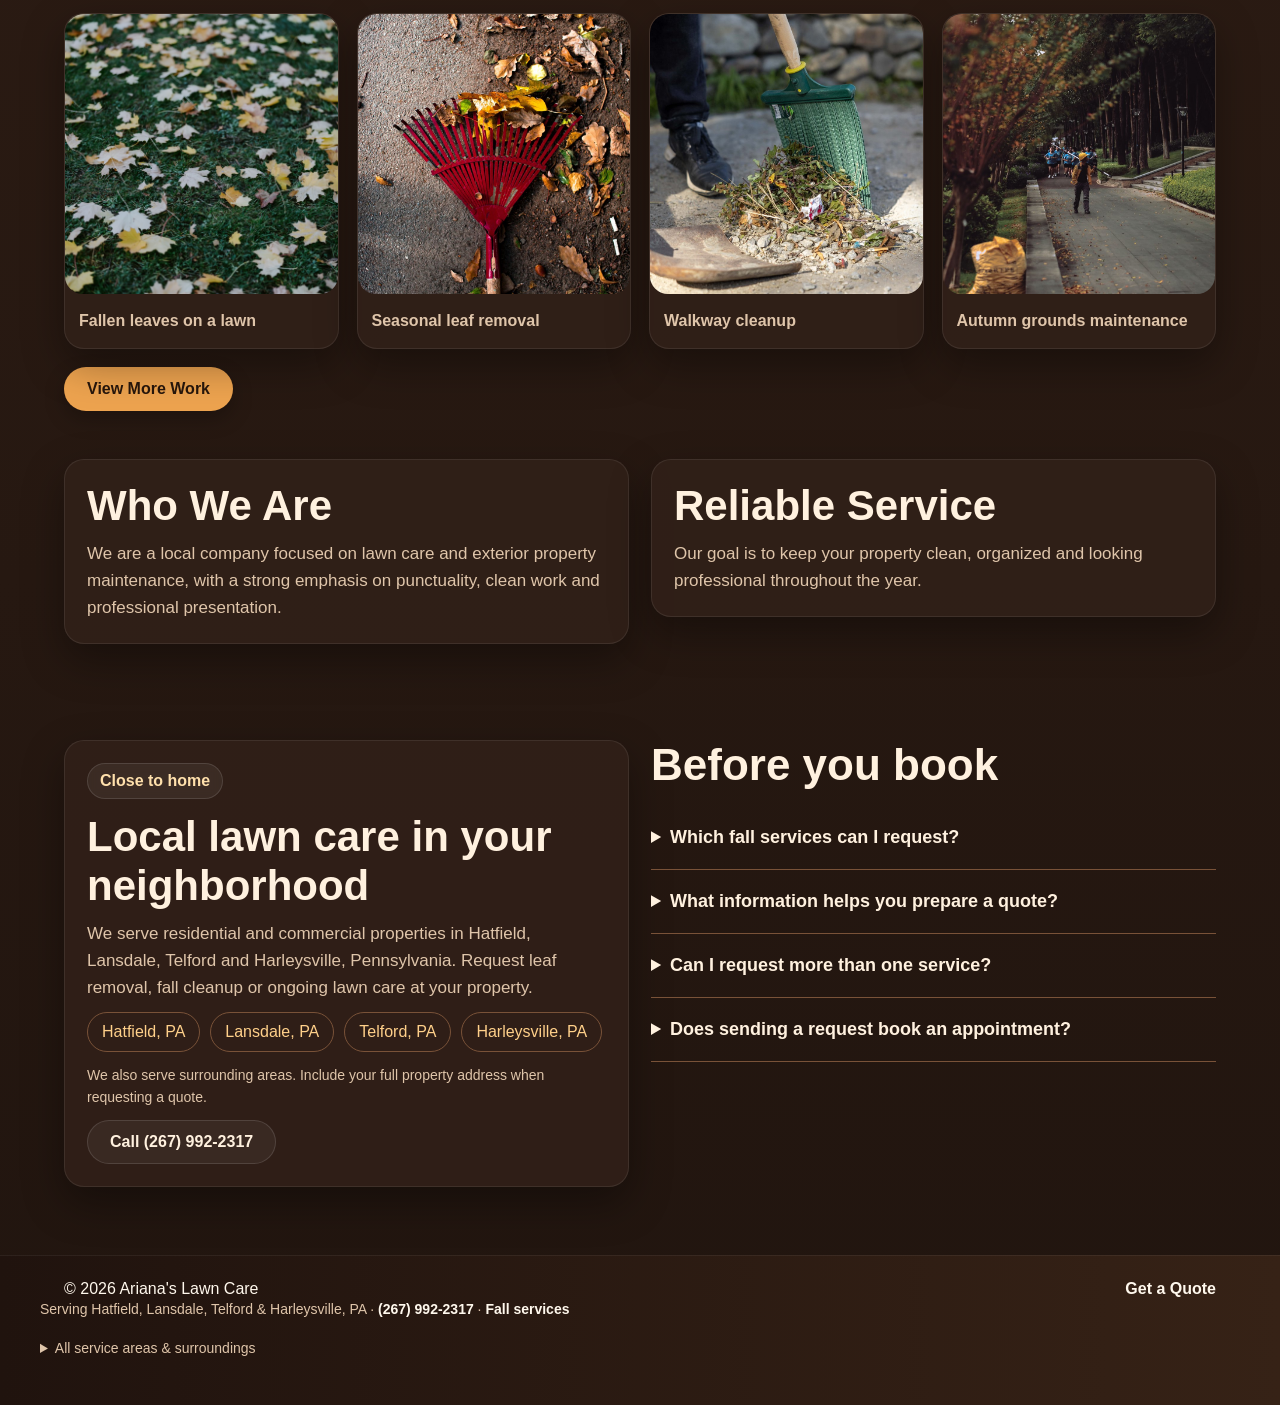
==== commit d7643fb2: "Make services and gallery interactive and include all 12 service areas" ====
--- a/index.html
+++ b/index.html
@@ -5,13 +5,13 @@
   <meta name="viewport" content="width=device-width, initial-scale=1.0" />
   <title>Fall Cleanup & Lawn Care in Hatfield, PA | Ariana’s Lawn Care</title>
   <meta name="description" content="Leaf removal, fall yard cleanup and lawn care in Hatfield, Lansdale, Telford and Harleysville, PA. Plan your seasonal service and request a free estimate.">
-  <link rel="stylesheet" href="./style.css?v=20260909" />
+  <link rel="stylesheet" href="./style.css?v=20260909-ui2" />
   <link rel="canonical" href="https://arianaslawncare.com/">
   <meta property="og:title" content="Fall Cleanup & Lawn Care in Hatfield, PA | Ariana’s Lawn Care">
   <meta property="og:description" content="Leaf removal, fall yard cleanup and lawn care in Hatfield, Lansdale, Telford and Harleysville, PA. Plan your seasonal service and request a free estimate.">
   <meta property="og:url" content="https://arianaslawncare.com/">
   <meta property="og:type" content="website">
-  <script type="application/ld+json">{"@context":"https://schema.org","@graph":[{"@type":"Organization","@id":"https://arianaslawncare.com/#business","name":"Ariana's Lawn Care","url":"https://arianaslawncare.com/","logo":"https://arianaslawncare.com/logo.png","telephone":"+1-267-992-2317","email":"hardscapeandco@gmail.com","areaServed":[{"@type":"City","name":"Hatfield, Pennsylvania"},{"@type":"City","name":"Lansdale, Pennsylvania"},{"@type":"City","name":"Telford, Pennsylvania"},{"@type":"City","name":"Harleysville, Pennsylvania"}]},{"@type":"Service","name":"Lawn care and seasonal property maintenance","serviceType":["Leaf removal","Fall yard cleanup","Gutter cleaning","Lawn mowing","Mulch and edging"],"provider":{"@id":"https://arianaslawncare.com/#business"},"areaServed":[{"@type":"City","name":"Hatfield, Pennsylvania"},{"@type":"City","name":"Lansdale, Pennsylvania"},{"@type":"City","name":"Telford, Pennsylvania"},{"@type":"City","name":"Harleysville, Pennsylvania"}],"url":"https://arianaslawncare.com/services.html"}]}</script>
+  <script type="application/ld+json">{"@context":"https://schema.org","@graph":[{"@type":"Organization","@id":"https://arianaslawncare.com/#business","name":"Ariana's Lawn Care","url":"https://arianaslawncare.com/","logo":"https://arianaslawncare.com/logo.png","telephone":"+1-267-992-2317","email":"hardscapeandco@gmail.com","areaServed":[{"@type":"Place","name":"Telford, Pennsylvania"},{"@type":"Place","name":"Lansdale, Pennsylvania"},{"@type":"Place","name":"Woxall, Pennsylvania"},{"@type":"Place","name":"Hatfield, Pennsylvania"},{"@type":"Place","name":"Mainland, Pennsylvania"},{"@type":"Place","name":"Earlington, Pennsylvania"},{"@type":"Place","name":"Green Lane, Pennsylvania"},{"@type":"Place","name":"Sumneytown, Pennsylvania"},{"@type":"Place","name":"Harleysville, Pennsylvania"},{"@type":"Place","name":"Salfordville, Pennsylvania"},{"@type":"Place","name":"Marlboroughville, Pennsylvania"},{"@type":"Place","name":"Yorkshire Commons, Pennsylvania"}]},{"@type":"Service","name":"Lawn care and seasonal property maintenance","serviceType":["Leaf removal","Fall yard cleanup","Gutter cleaning","Lawn mowing","Mulch and edging"],"provider":{"@id":"https://arianaslawncare.com/#business"},"areaServed":[{"@type":"Place","name":"Telford, Pennsylvania"},{"@type":"Place","name":"Lansdale, Pennsylvania"},{"@type":"Place","name":"Woxall, Pennsylvania"},{"@type":"Place","name":"Hatfield, Pennsylvania"},{"@type":"Place","name":"Mainland, Pennsylvania"},{"@type":"Place","name":"Earlington, Pennsylvania"},{"@type":"Place","name":"Green Lane, Pennsylvania"},{"@type":"Place","name":"Sumneytown, Pennsylvania"},{"@type":"Place","name":"Harleysville, Pennsylvania"},{"@type":"Place","name":"Salfordville, Pennsylvania"},{"@type":"Place","name":"Marlboroughville, Pennsylvania"},{"@type":"Place","name":"Yorkshire Commons, Pennsylvania"}],"url":"https://arianaslawncare.com/services.html"}]}</script>
 </head>
 <body>
 
@@ -96,7 +96,7 @@
       <div class="container">
         <div class="eyebrow">This season</div>
         <h2 id="fallTitle">Leaves down. Yard ready.</h2>
-        <p class="section-intro">Build your fall cleanup request for Hatfield, Lansdale, Telford or Harleysville, PA.</p>
+        <p class="section-intro">Build your fall cleanup request for one of our 12 local communities or surrounding areas.</p>
         <form id="seasonPlanner" action="./quote.html" method="GET" class="season-planner">
           <fieldset>
             <legend>What needs attention?</legend>
@@ -120,7 +120,7 @@
               <select id="leafScope" name="scope"><option>Light leaf cover</option><option>Heavy leaf cover</option><option>Not sure yet</option></select>
             </div>
             <div><label for="plannerTown">Your service area</label>
-              <select id="plannerTown" name="city"><option value="">Choose your town</option><option>Hatfield</option><option>Lansdale</option><option>Telford</option><option>Harleysville</option><option value="">Nearby / other town</option></select>
+              <select id="plannerTown" name="city"><option value="">Choose your town</option><option>Telford</option><option>Lansdale</option><option>Woxall</option><option>Hatfield</option><option>Mainland</option><option>Earlington</option><option>Green Lane</option><option>Sumneytown</option><option>Harleysville</option><option>Salfordville</option><option>Marlboroughville</option><option>Yorkshire Commons</option><option value="">Nearby / other town</option></select>
             </div>
             <button class="btn primary" type="submit">Build my quote request →</button>
           </div>
@@ -195,7 +195,7 @@
             <a href="./quote.html?city=Telford">Telford, PA</a>
             <a href="./quote.html?city=Harleysville">Harleysville, PA</a>
           </div>
-          <p class="form-hint">Just outside these towns? Call us to check availability for your address.</p>
+          <p class="form-hint">We also serve surrounding areas. Include your full property address when requesting a quote.</p>
           <a class="btn secondary" href="tel:+12679922317">Call (267) 992-2317</a>
         </div>
         <div class="faq">
@@ -216,7 +216,18 @@
       <a href="./quote.html">Get a Quote</a>
     </div>
     <div class="container footer-local">Serving Hatfield, Lansdale, Telford &amp; Harleysville, PA · <a href="tel:+12679922317">(267) 992-2317</a> · <a href="./index.html#fall-services">Fall services</a></div>
-</footer>
+<div class="container footer-local"><details class="footer-areas"><summary>All service areas &amp; surroundings</summary><div class="area-links"><a href="./quote.html?city=Telford">Telford, PA</a>
+<a href="./quote.html?city=Lansdale">Lansdale, PA</a>
+<a href="./quote.html?city=Woxall">Woxall, PA</a>
+<a href="./quote.html?city=Hatfield">Hatfield, PA</a>
+<a href="./quote.html?city=Mainland">Mainland, PA</a>
+<a href="./quote.html?city=Earlington">Earlington, PA</a>
+<a href="./quote.html?city=Green%20Lane">Green Lane, PA</a>
+<a href="./quote.html?city=Sumneytown">Sumneytown, PA</a>
+<a href="./quote.html?city=Harleysville">Harleysville, PA</a>
+<a href="./quote.html?city=Salfordville">Salfordville, PA</a>
+<a href="./quote.html?city=Marlboroughville">Marlboroughville, PA</a>
+<a href="./quote.html?city=Yorkshire%20Commons">Yorkshire Commons, PA</a></div><p>Serving these Pennsylvania communities and surrounding areas.</p></details></div></footer>
 
   <a class="whatsapp-float" href="https://wa.me/12679922317" target="_blank" rel="noopener" aria-label="WhatsApp">
     <svg viewBox="0 0 32 32" role="img" aria-hidden="true">
@@ -225,9 +236,10 @@
     </svg>
   </a>
 
-  <script src="./quote-rules.js?v=20260909"></script>
-  <script src="./script.js?v=20260909"></script>
+  <script src="./quote-rules.js?v=20260909-ui2"></script>
+  <script src="./script.js?v=20260909-ui2"></script>
 </body>
 </html>
 
 
+
--- a/style.css
+++ b/style.css
@@ -1226,3 +1226,57 @@
 @media(max-width:700px){.hero-video h1{font-size:36px}.hero-video .hero-copy p{font-size:16px}.planner-bottom,.form-columns{grid-template-columns:1fr}.planner-bottom .btn{grid-column:auto}.season-option{padding:18px}.quote-card{padding:18px}.hero-content{width:90%}.nav-menu{top:100%}}
 @media(prefers-reduced-motion:reduce){html{scroll-behavior:auto}*,*::before,*::after{animation:none!important;transition:none!important}}
 
+
+/* Visual service explorer and progressive page interactions */
+[hidden]{display:none!important}
+.compact-intro{padding:60px 0 20px}
+.compact-intro h1,.story-hero h1{font-size:clamp(36px,6vw,68px);line-height:1.08;letter-spacing:-.035em;margin:16px 0 24px;max-width:850px}
+.compact-intro p{max-width:720px;color:var(--text-soft);line-height:1.7}
+.filter-bar{display:flex;flex-wrap:wrap;gap:10px;margin:20px 0}
+.filter-bar button,.photo-dialog button,.town-choice{font:inherit;color:#fff1df;border:1px solid #986b48;background:#302018;border-radius:99px;padding:12px 18px;min-height:46px;cursor:pointer;text-decoration:none}
+.filter-bar button[aria-pressed="true"],.town-choice[aria-pressed="true"]{background:#eda34f;color:#21150f;border-color:#eda34f}
+.filter-bar button:hover,.photo-dialog button:hover,.town-choice:hover{border-color:#ffd08a}
+:focus-visible{outline:3px solid #ffd08a;outline-offset:5px}
+.results-count,#galleryCount{font-size:14px;color:var(--text-soft);margin-bottom:20px}
+.service-catalog{display:grid;grid-template-columns:repeat(3,minmax(0,1fr));gap:24px;align-items:start}
+.service-tile{border:1px solid #795238;border-radius:22px;overflow:hidden;background:#302018}
+.service-photo{height:220px;position:relative}
+.service-photo img{width:100%;height:100%;object-fit:cover}
+.service-photo>span{position:absolute;bottom:12px;left:12px;background:#21150feb;color:#fff1df;padding:7px 10px;border-radius:8px;font-size:12px}
+.service-marker{height:220px;padding:30px;display:flex;flex-direction:column;justify-content:center;background:linear-gradient(135deg,#5e3920,#21150f);color:#eda34f}
+.service-marker span{font-size:76px;font-weight:800;line-height:1}.service-marker small{letter-spacing:.15em;margin-top:16px}
+.service-tile-body{padding:24px}.service-tile h2{font-size:25px;line-height:1.2;margin-bottom:12px}
+.service-tile p{line-height:1.65;color:var(--text-soft)}.service-tile details{margin:20px 0;border-top:1px solid #795238;padding-top:16px}
+.service-tile summary{font-size:14px;cursor:pointer;line-height:1.5;color:#ffd08a;min-height:32px}.service-tile details p{font-size:14px;padding-top:12px}
+.service-tile .btn{font-size:14px;width:100%;white-space:normal;text-align:center}
+.reassurance-strip{display:flex;gap:24px;align-items:center;justify-content:space-between;border:1px solid #795238;padding:32px;border-radius:22px;background:#302018}
+.reassurance-strip p{margin-top:10px;line-height:1.6;color:var(--text-soft)}.reassurance-strip .btn{flex-shrink:0}
+.section-heading{display:flex;align-items:end;justify-content:space-between;gap:30px;margin-bottom:28px}
+.section-heading h2{font-size:clamp(28px,4vw,40px);margin-top:10px}.section-heading>p{max-width:400px;line-height:1.6;color:var(--text-soft)}
+.gallery-grid{grid-template-columns:repeat(4,minmax(0,1fr));gap:20px}
+.gallery-grid .work-card{margin:0;min-width:0;height:auto;background:#302018;border-radius:16px;overflow:hidden}
+.gallery-open{display:block;position:relative}.gallery-grid .work-card img{width:100%;height:240px;object-fit:cover;display:block}
+.gallery-grid figcaption{padding:14px;font-size:14px;line-height:1.5}.photo-expand{position:absolute;bottom:10px;right:10px;background:#21150fe8;color:#fff1df;border-radius:8px;padding:8px;font-size:12px}
+.photo-dialog{width:min(960px,94vw);max-height:94dvh;margin:auto;padding:20px;background:#21150f;color:#fff1df;border:1px solid #986b48;border-radius:20px;overflow:auto}
+.photo-dialog::backdrop{background:#100905e8}
+.photo-toolbar,.photo-controls{display:flex;align-items:center;justify-content:space-between;gap:16px}
+.photo-dialog #expandedPhoto{display:block;width:100%;height:60dvh;object-fit:contain;margin:16px auto}
+#photoCaption{line-height:1.5;margin-bottom:16px}
+.story-hero{display:grid;grid-template-columns:1fr 1fr;gap:48px;align-items:center}.story-hero p{font-size:18px;line-height:1.7;color:var(--text-soft)}
+.story-photo{margin:0;min-width:0}.story-photo img{display:block;width:100%;height:380px;object-fit:cover;border-radius:22px}.story-photo figcaption{font-size:13px;color:var(--text-soft);padding:12px 0}
+.process-grid{display:grid;grid-template-columns:repeat(3,minmax(0,1fr));gap:20px;align-items:start}
+.process-step{border:1px solid #795238;background:#302018;border-radius:20px;padding:24px}
+.process-step summary{font-size:21px;cursor:pointer;font-weight:700;line-height:1.4}.process-step summary span{display:block;color:#eda34f;font-size:40px;margin-bottom:15px}
+.process-step p{line-height:1.7;color:var(--text-soft);margin:20px 0}.process-step a{color:#ffd08a}
+.customer-comments>summary{cursor:pointer;border-bottom:1px solid #795238;padding:20px;font-size:22px}
+.contact-explorer{display:grid;grid-template-columns:minmax(0,1.7fr) minmax(0,1fr);gap:36px;align-items:start}
+.contact-choice-panel{padding:30px;border:1px solid #795238;border-radius:22px;background:#302018;margin-bottom:20px}
+.contact-choice-panel h2{font-size:clamp(24px,3vw,36px);margin:12px 0 20px;line-height:1.2}
+.contact-choice-panel p{line-height:1.7;color:var(--text-soft);margin-bottom:20px}.contact-email{overflow-wrap:anywhere}
+.area-picker{display:flex;flex-wrap:wrap;gap:10px;margin:24px 0}.town-choice{font-size:14px}
+.contact-side{background:#302018;border-radius:22px;overflow:hidden;border:1px solid #795238}.contact-side img{width:100%;height:240px;object-fit:cover;display:block}.contact-side>div{padding:24px}.contact-side p{line-height:1.7;margin:20px 0;color:var(--text-soft)}.contact-side a{color:#ffd08a}
+.quote-progress{padding:14px;border:1px solid #986b48;background:#21150f;border-radius:12px;color:#ffd08a;font-size:14px;line-height:1.8;margin:20px 0}
+.footer-areas{padding-top:15px}.footer-areas summary{cursor:pointer;min-height:44px}.footer-areas .area-links{padding:10px 0}
+@media(max-width:1000px){.service-catalog{grid-template-columns:repeat(2,minmax(0,1fr))}.gallery-grid{grid-template-columns:repeat(3,minmax(0,1fr))}.story-hero{gap:24px}.process-grid{grid-template-columns:1fr}.contact-explorer{grid-template-columns:1fr}}
+@media(max-width:700px){.compact-intro{padding-top:36px}.service-catalog,.story-hero{grid-template-columns:1fr}.section-heading,.reassurance-strip{flex-direction:column;align-items:start}.gallery-grid{grid-template-columns:repeat(2,minmax(0,1fr));gap:12px}.gallery-grid .work-card img{height:180px}.story-photo img{height:280px}.contact-choice-panel{padding:20px}.filter-bar button{padding:12px 14px;font-size:14px}.photo-dialog{padding:14px}.photo-dialog #expandedPhoto{height:50dvh}}
+
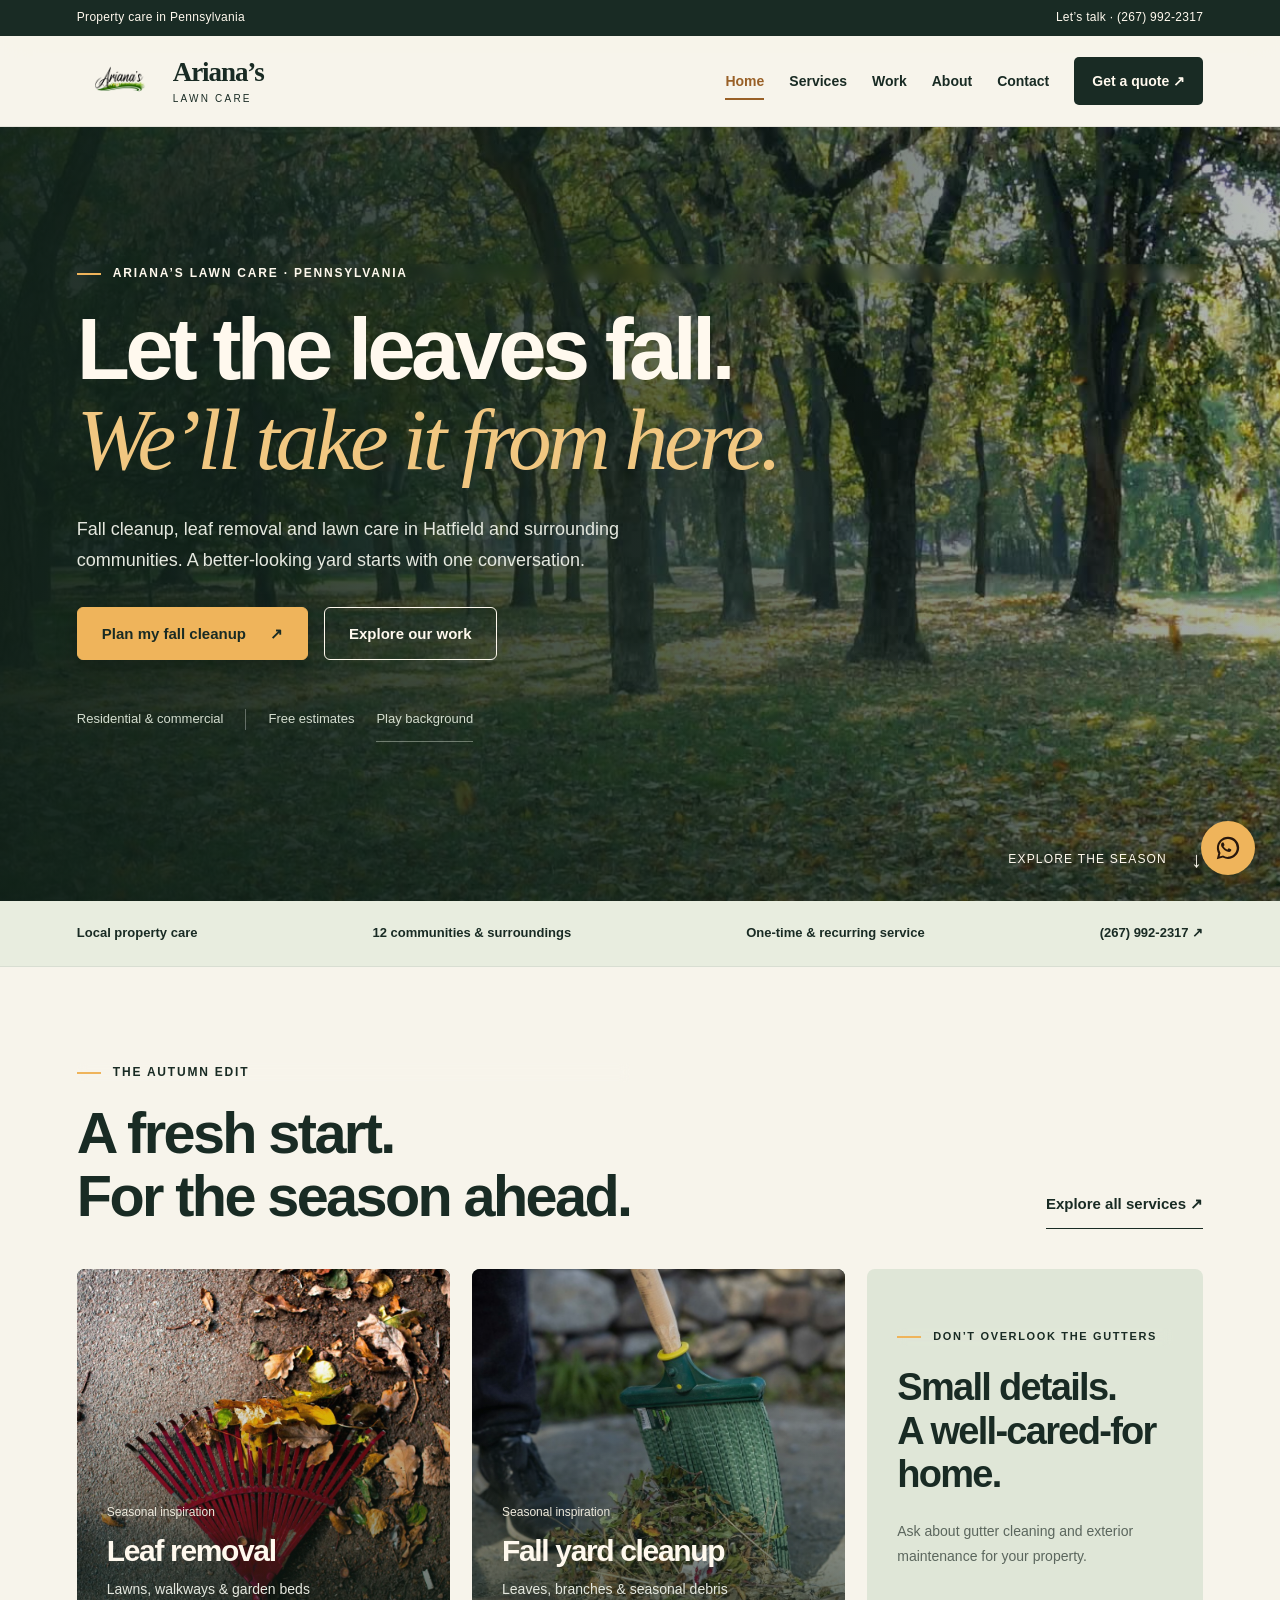
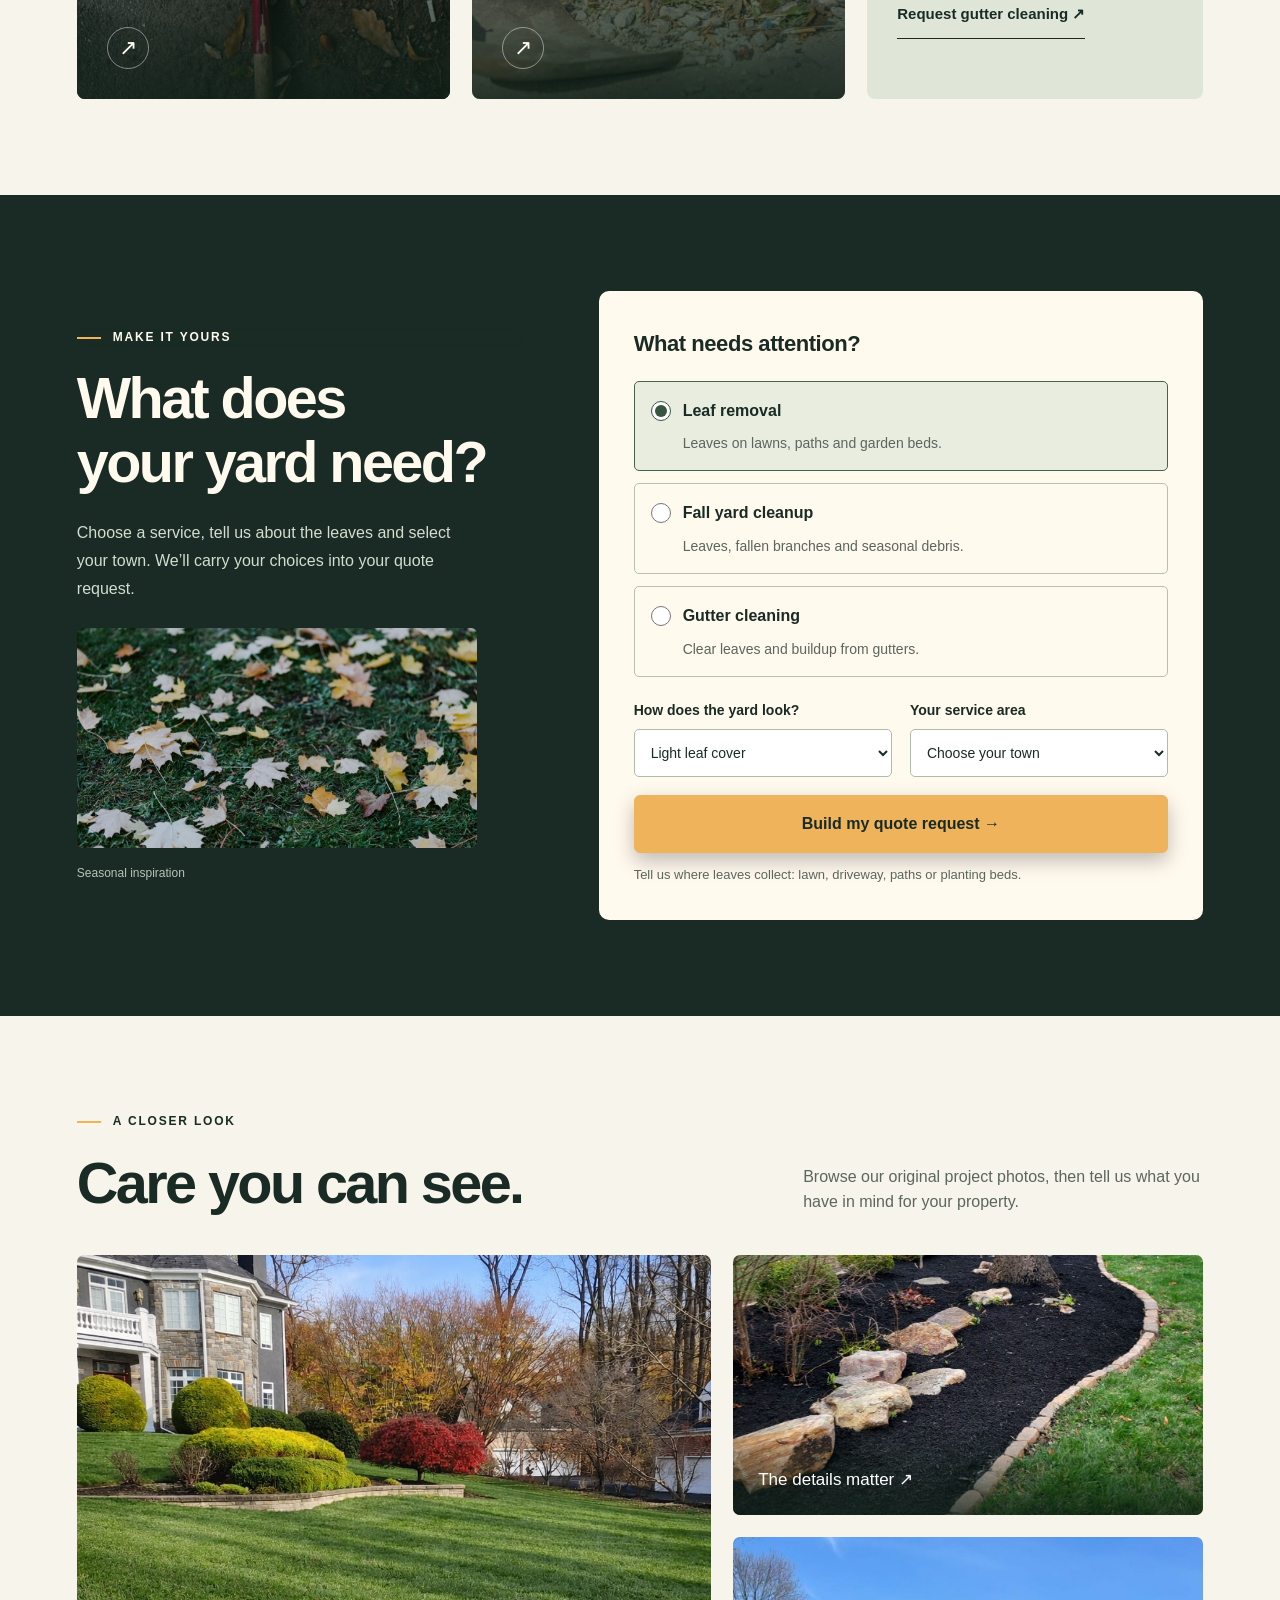
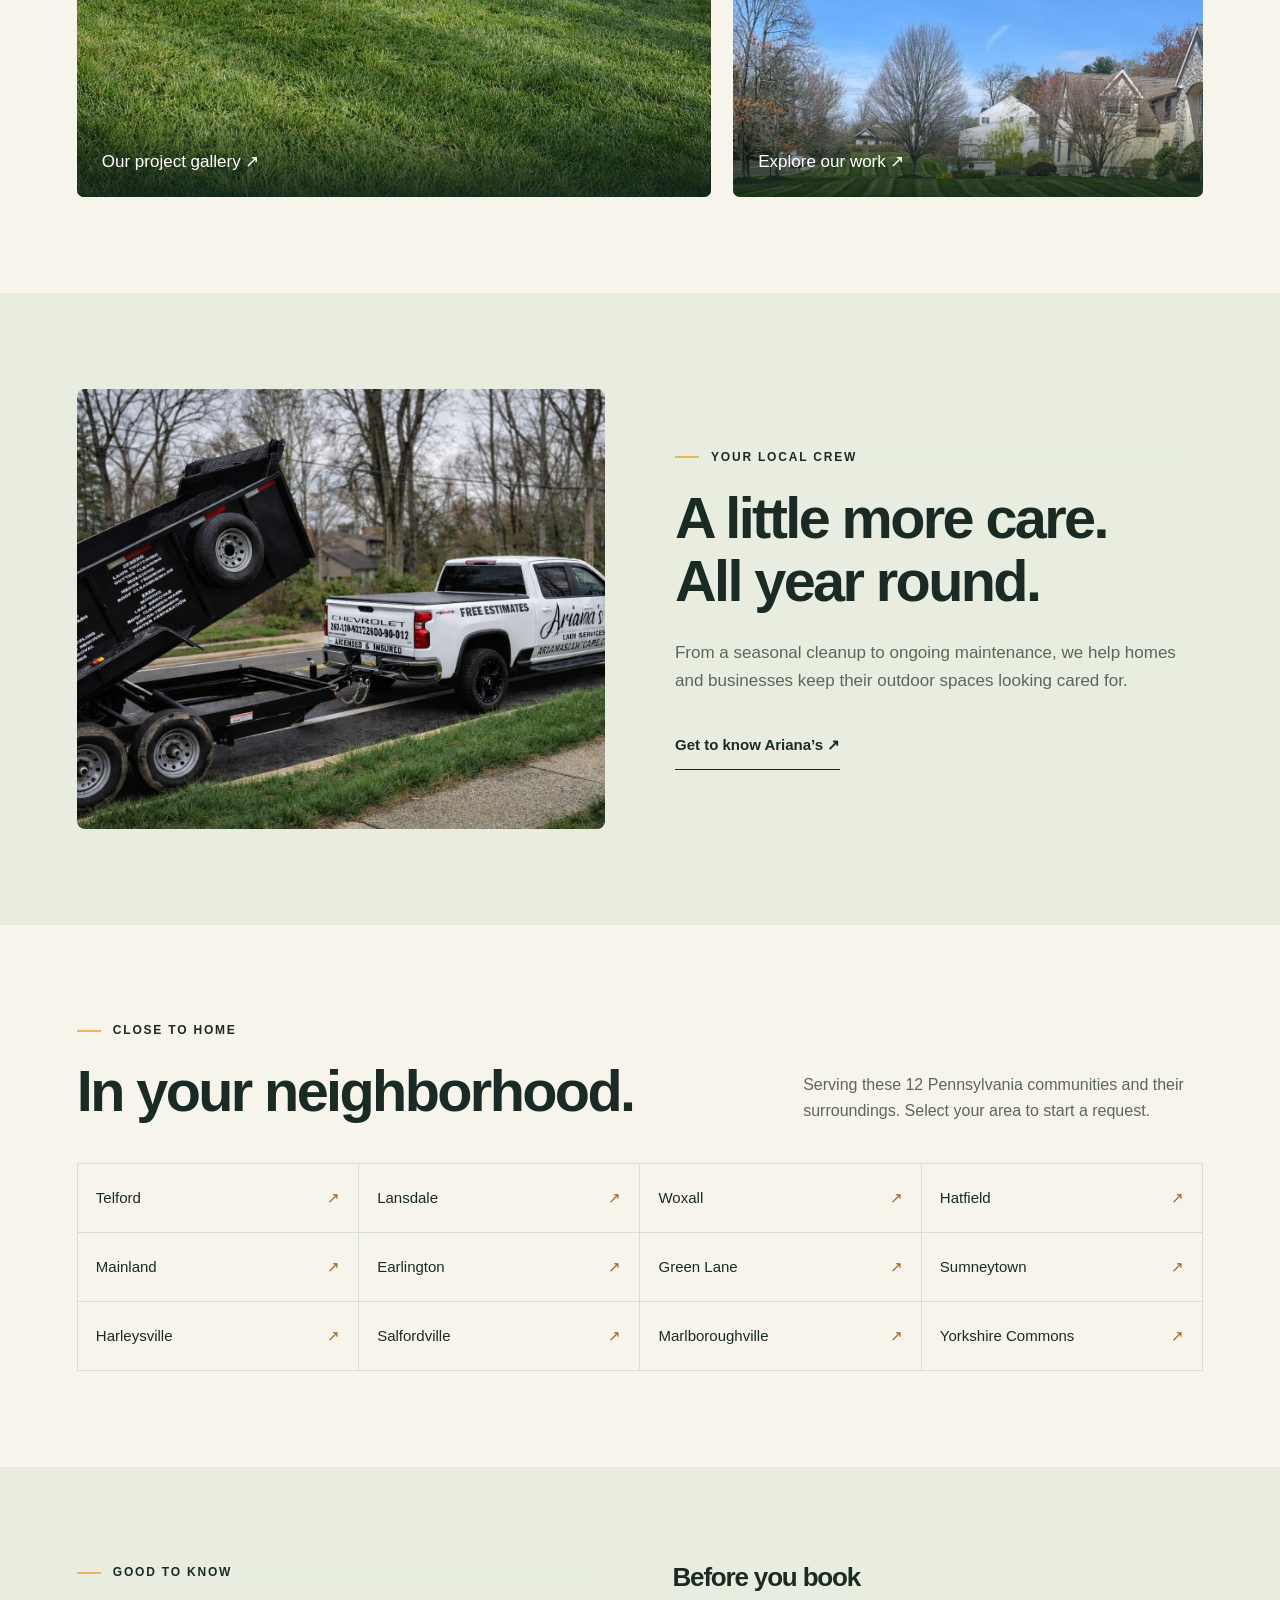
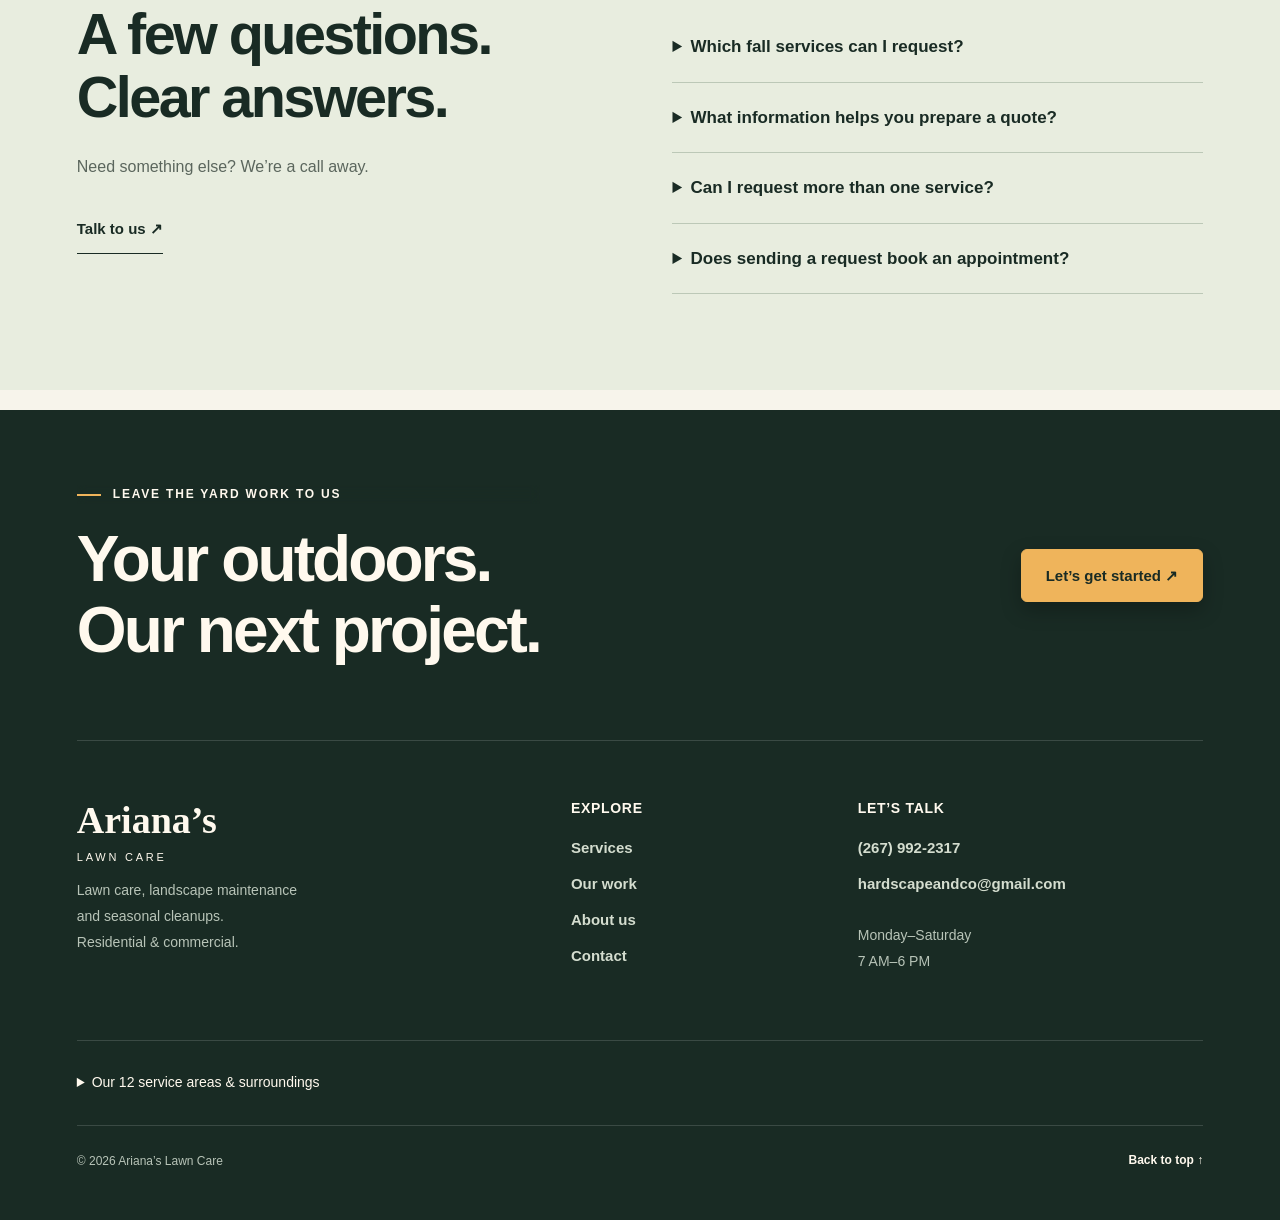
==== commit 3da979a7: "Redesign site with editorial layouts, accessible motion and mobile contact navigation" ====
--- a/index.html
+++ b/index.html
@@ -1,245 +1,111 @@
-<!DOCTYPE html>
-<html lang="en">
-<head>
-  <meta charset="UTF-8" />
-  <meta name="viewport" content="width=device-width, initial-scale=1.0" />
-  <title>Fall Cleanup & Lawn Care in Hatfield, PA | Ariana’s Lawn Care</title>
-  <meta name="description" content="Leaf removal, fall yard cleanup and lawn care in Hatfield, Lansdale, Telford and Harleysville, PA. Plan your seasonal service and request a free estimate.">
-  <link rel="stylesheet" href="./style.css?v=20260909-ui2" />
-  <link rel="canonical" href="https://arianaslawncare.com/">
-  <meta property="og:title" content="Fall Cleanup & Lawn Care in Hatfield, PA | Ariana’s Lawn Care">
-  <meta property="og:description" content="Leaf removal, fall yard cleanup and lawn care in Hatfield, Lansdale, Telford and Harleysville, PA. Plan your seasonal service and request a free estimate.">
-  <meta property="og:url" content="https://arianaslawncare.com/">
-  <meta property="og:type" content="website">
-  <script type="application/ld+json">{"@context":"https://schema.org","@graph":[{"@type":"Organization","@id":"https://arianaslawncare.com/#business","name":"Ariana's Lawn Care","url":"https://arianaslawncare.com/","logo":"https://arianaslawncare.com/logo.png","telephone":"+1-267-992-2317","email":"hardscapeandco@gmail.com","areaServed":[{"@type":"Place","name":"Telford, Pennsylvania"},{"@type":"Place","name":"Lansdale, Pennsylvania"},{"@type":"Place","name":"Woxall, Pennsylvania"},{"@type":"Place","name":"Hatfield, Pennsylvania"},{"@type":"Place","name":"Mainland, Pennsylvania"},{"@type":"Place","name":"Earlington, Pennsylvania"},{"@type":"Place","name":"Green Lane, Pennsylvania"},{"@type":"Place","name":"Sumneytown, Pennsylvania"},{"@type":"Place","name":"Harleysville, Pennsylvania"},{"@type":"Place","name":"Salfordville, Pennsylvania"},{"@type":"Place","name":"Marlboroughville, Pennsylvania"},{"@type":"Place","name":"Yorkshire Commons, Pennsylvania"}]},{"@type":"Service","name":"Lawn care and seasonal property maintenance","serviceType":["Leaf removal","Fall yard cleanup","Gutter cleaning","Lawn mowing","Mulch and edging"],"provider":{"@id":"https://arianaslawncare.com/#business"},"areaServed":[{"@type":"Place","name":"Telford, Pennsylvania"},{"@type":"Place","name":"Lansdale, Pennsylvania"},{"@type":"Place","name":"Woxall, Pennsylvania"},{"@type":"Place","name":"Hatfield, Pennsylvania"},{"@type":"Place","name":"Mainland, Pennsylvania"},{"@type":"Place","name":"Earlington, Pennsylvania"},{"@type":"Place","name":"Green Lane, Pennsylvania"},{"@type":"Place","name":"Sumneytown, Pennsylvania"},{"@type":"Place","name":"Harleysville, Pennsylvania"},{"@type":"Place","name":"Salfordville, Pennsylvania"},{"@type":"Place","name":"Marlboroughville, Pennsylvania"},{"@type":"Place","name":"Yorkshire Commons, Pennsylvania"}],"url":"https://arianaslawncare.com/services.html"}]}</script>
-</head>
-<body>
-
-  <header class="navbar">
-    <div class="container nav-inner">
-      <a class="logo" href="./index.html" aria-label="Ariana's Lawn Care">
-        <img src="./logo.png" alt="Ariana's Lawn Care logo" />
-      </a>
-
-      <button class="menu-toggle" id="menuToggle" aria-label="Open menu" aria-expanded="false">
-        <span></span><span></span><span></span>
-      </button>
-
-      <nav class="nav-menu" id="navMenu">
-        <a class="is-active" href="./index.html">Home</a>
-        <a href="./services.html">Services</a>
-        <a href="./quote.html">Quote</a>
-        <a href="./work.html">Work</a>
-        <a href="./about.html">About</a>
-        <a href="./contact.html">Contact</a>
-      </nav>
-    </div>
-  </header>
-
-  <main>
-
-    <section class="hero-video">
-      <video autoplay muted loop playsinline preload="metadata" poster="./videos/autumn-frame.jpg" class="hero-video-bg" aria-hidden="true">
-        <source src="./videos/hero-autumn.mp4" type="video/mp4">
-      </video>
-
-      <div class="hero-overlay">
-        <div class="container hero-content">
-
-          <div class="hero-copy">
-            <div class="eyebrow">Fall cleanup • Hatfield &amp; nearby towns</div>
-            <h1>Fall cleanup &amp; leaf removal in Hatfield, PA</h1>
-
-            <p>Get your lawn, walkways and garden beds ready for the season. Serving Hatfield, Lansdale, Telford and Harleysville with leaf removal, yard cleanup and gutter cleaning.</p>
-
-            <div class="hero-buttons">
-              <a class="btn primary" href="#fall-services">Plan my fall cleanup</a>
-              <a class="btn secondary" href="tel:+12679922317">Call (267) 992-2317</a>
-            </div>
-
-            <button id="videoToggle" class="video-toggle" type="button" hidden>Pause background</button>
-            <div class="hero-badges">
-              <span>Free estimates</span>
-              <span>Reliable service</span>
-              <span>Residential & commercial</span>
-            </div>
-          </div>
-
-          <div class="hero-panel">
-            <div class="service-card">
-              <h3>Leaf Removal</h3>
-              <p>Clear fallen leaves from lawns and outdoor spaces.</p>
-            </div>
-
-            <div class="service-card">
-              <h3>Fall Yard Cleanup</h3>
-              <p>Take care of branches, leaves and seasonal debris.</p>
-            </div>
-
-            <div class="service-card">
-              <h3>Gutter Cleaning</h3>
-              <p>Remove leaf buildup from your gutters.</p>
-            </div>
-
-            <div class="service-card">
-              <h3>Ongoing Lawn Care</h3>
-              <p>Keep your property maintained through the season.</p>
-            </div>
-          </div>
-
-        </div>
-      </div>
-    </section>
-
-
-    <section class="section seasonal-section" id="fall-services" aria-labelledby="fallTitle">
-      <div class="container">
-        <div class="eyebrow">This season</div>
-        <h2 id="fallTitle">Leaves down. Yard ready.</h2>
-        <p class="section-intro">Build your fall cleanup request for one of our 12 local communities or surrounding areas.</p>
-        <form id="seasonPlanner" action="./quote.html" method="GET" class="season-planner">
-          <fieldset>
-            <legend>What needs attention?</legend>
-            <div class="season-options">
-              <label class="season-option">
-                <input type="radio" name="service" value="Leaf removal" checked>
-                <span><strong>Leaf removal</strong><span>Leaves on lawns, paths and garden beds.</span></span>
-              </label>
-              <label class="season-option">
-                <input type="radio" name="service" value="Fall yard cleanup">
-                <span><strong>Fall yard cleanup</strong><span>Leaves, fallen branches and seasonal debris.</span></span>
-              </label>
-              <label class="season-option">
-                <input type="radio" name="service" value="Gutter cleaning">
-                <span><strong>Gutter cleaning</strong><span>Clear leaves and buildup from gutters.</span></span>
-              </label>
-            </div>
-          </fieldset>
-          <div class="planner-bottom">
-            <div><label for="leafScope">How does the yard look?</label>
-              <select id="leafScope" name="scope"><option>Light leaf cover</option><option>Heavy leaf cover</option><option>Not sure yet</option></select>
-            </div>
-            <div><label for="plannerTown">Your service area</label>
-              <select id="plannerTown" name="city"><option value="">Choose your town</option><option>Telford</option><option>Lansdale</option><option>Woxall</option><option>Hatfield</option><option>Mainland</option><option>Earlington</option><option>Green Lane</option><option>Sumneytown</option><option>Harleysville</option><option>Salfordville</option><option>Marlboroughville</option><option>Yorkshire Commons</option><option value="">Nearby / other town</option></select>
-            </div>
-            <button class="btn primary" type="submit">Build my quote request →</button>
-          </div>
-          <p id="plannerAdvice" class="form-hint" aria-live="polite">Choose a seasonal service to start your request.</p>
-        </form>
-      </div>
-    </section>
-
-    <section class="section recent-work-section">
-      <div class="container">
-        <h2>Fall Cleanup Inspiration</h2>
-        <p>Leaf removal, raking and seasonal garden care. Illustrative stock photos.</p>
-
-        <div class="work-grid">
-          <figure class="work-card">
-            <img src="./Images/work/autumn-01.jpg" alt="Fallen leaves on a lawn — seasonal stock photo" loading="lazy" decoding="async">
-            <figcaption>Fallen leaves on a lawn</figcaption>
-          </figure>
-
-          <figure class="work-card">
-            <img src="./Images/work/autumn-06.jpg" alt="Seasonal leaf removal — seasonal stock photo" loading="lazy" decoding="async">
-            <figcaption>Seasonal leaf removal</figcaption>
-          </figure>
-
-          <figure class="work-card">
-            <img src="./Images/work/autumn-04.jpg" alt="Walkway cleanup — seasonal stock photo" loading="lazy" decoding="async">
-            <figcaption>Walkway cleanup</figcaption>
-          </figure>
-
-          <figure class="work-card">
-            <img src="./Images/work/autumn-05.jpg" alt="Autumn grounds maintenance — seasonal stock photo" loading="lazy" decoding="async">
-            <figcaption>Autumn grounds maintenance</figcaption>
-          </figure>
-        </div>
-
-        <div class="cta-row">
-          <a class="btn primary" href="./work.html">View More Work</a>
-        </div>
-      </div>
-    </section>
-
-    <section class="section about-section">
-      <div class="container split">
-        <div class="panel">
-          <h2>Who We Are</h2>
-          <p>
-            We are a local company focused on lawn care and exterior property maintenance,
-            with a strong emphasis on punctuality, clean work and professional presentation.
-          </p>
-        </div>
-
-        <div class="panel">
-          <h2>Reliable Service</h2>
-          <p>
-            Our goal is to keep your property clean, organized and looking professional
-            throughout the year.
-          </p>
-        </div>
-      </div>
-    </section>
-
-
-    <section class="section" id="service-areas" aria-labelledby="areasTitle">
-      <div class="container split">
-        <div class="panel">
-          <div class="eyebrow">Close to home</div>
-          <h2 id="areasTitle">Local lawn care in your neighborhood</h2>
-          <p>We serve residential and commercial properties in Hatfield, Lansdale, Telford and Harleysville, Pennsylvania. Request leaf removal, fall cleanup or ongoing lawn care at your property.</p>
-          <div class="chip-row area-links">
-            <a href="./quote.html?city=Hatfield">Hatfield, PA</a>
-            <a href="./quote.html?city=Lansdale">Lansdale, PA</a>
-            <a href="./quote.html?city=Telford">Telford, PA</a>
-            <a href="./quote.html?city=Harleysville">Harleysville, PA</a>
-          </div>
-          <p class="form-hint">We also serve surrounding areas. Include your full property address when requesting a quote.</p>
-          <a class="btn secondary" href="tel:+12679922317">Call (267) 992-2317</a>
-        </div>
-        <div class="faq">
-          <h2>Before you book</h2>
-          <details><summary>Which fall services can I request?</summary><p>Leaf removal, yard cleanup, gutter cleaning, hedge trimming and other exterior maintenance. Choose your main service and describe any extra work in the quote form.</p></details>
-          <details><summary>What information helps you prepare a quote?</summary><p>Your complete property address, the areas that need attention, leaf conditions and any gate or access instructions. Include your phone number and email so we can follow up.</p></details>
-          <details><summary>Can I request more than one service?</summary><p>Yes. Select your main service and list the others in “Job details”. We will discuss the scope with you before scheduling.</p></details>
-          <details><summary>Does sending a request book an appointment?</summary><p>No. A member of our team will contact you to discuss the work, pricing and availability before an appointment is confirmed.</p></details>
-        </div>
-      </div>
-    </section>
-
-  </main>
-
-  <footer class="footer">
-    <div class="container footer__inner">
-      <p>© <span id="year"></span> Ariana's Lawn Care</p>
-      <a href="./quote.html">Get a Quote</a>
-    </div>
-    <div class="container footer-local">Serving Hatfield, Lansdale, Telford &amp; Harleysville, PA · <a href="tel:+12679922317">(267) 992-2317</a> · <a href="./index.html#fall-services">Fall services</a></div>
-<div class="container footer-local"><details class="footer-areas"><summary>All service areas &amp; surroundings</summary><div class="area-links"><a href="./quote.html?city=Telford">Telford, PA</a>
-<a href="./quote.html?city=Lansdale">Lansdale, PA</a>
-<a href="./quote.html?city=Woxall">Woxall, PA</a>
-<a href="./quote.html?city=Hatfield">Hatfield, PA</a>
-<a href="./quote.html?city=Mainland">Mainland, PA</a>
-<a href="./quote.html?city=Earlington">Earlington, PA</a>
-<a href="./quote.html?city=Green%20Lane">Green Lane, PA</a>
-<a href="./quote.html?city=Sumneytown">Sumneytown, PA</a>
-<a href="./quote.html?city=Harleysville">Harleysville, PA</a>
-<a href="./quote.html?city=Salfordville">Salfordville, PA</a>
-<a href="./quote.html?city=Marlboroughville">Marlboroughville, PA</a>
-<a href="./quote.html?city=Yorkshire%20Commons">Yorkshire Commons, PA</a></div><p>Serving these Pennsylvania communities and surrounding areas.</p></details></div></footer>
-
-  <a class="whatsapp-float" href="https://wa.me/12679922317" target="_blank" rel="noopener" aria-label="WhatsApp">
-    <svg viewBox="0 0 32 32" role="img" aria-hidden="true">
-      <path d="M19.11 17.27c-.29-.15-1.71-.84-1.98-.94-.26-.1-.45-.15-.64.15-.19.29-.74.94-.9 1.13-.16.19-.33.22-.62.07-.29-.15-1.21-.44-2.31-1.41-.85-.76-1.42-1.69-1.59-1.97-.17-.29-.02-.44.13-.58.13-.13.29-.33.43-.49.14-.16.19-.29.29-.48.1-.19.05-.36-.02-.5-.07-.15-.64-1.54-.88-2.11-.23-.55-.47-.48-.64-.49h-.55c-.19 0-.5.07-.76.36-.26.29-1 1-.97 2.43.03 1.43 1.03 2.81 1.18 3 .14.19 2.02 3.09 4.89 4.33.68.29 1.21.46 1.63.59.68.22 1.31.19 1.8.11.55-.08 1.71-.7 1.95-1.38.24-.68.24-1.26.17-1.38-.07-.12-.26-.19-.55-.33z" fill="currentColor"/>
-      <path d="M16.03 3.2c-7.02 0-12.71 5.69-12.71 12.71 0 2.24.58 4.34 1.6 6.17L3.2 28.8l6.9-1.81a12.67 12.67 0 0 0 5.93 1.5h.01c7.02 0 12.72-5.7 12.72-12.72 0-3.4-1.32-6.6-3.72-9s-5.6-3.57-9.01-3.57zm0 22.97h-.01a10.2 10.2 0 0 1-5.2-1.42l-.37-.22-4.09 1.07 1.09-3.98-.24-.41a10.13 10.13 0 0 1-1.56-5.42c0-5.62 4.57-10.19 10.2-10.19 2.72 0 5.28 1.06 7.2 2.98a10.13 10.13 0 0 1 2.99 7.21c0 5.63-4.58 10.2-10.21 10.2z" fill="currentColor"/>
-    </svg>
-  </a>
-
-  <script src="./quote-rules.js?v=20260909-ui2"></script>
-  <script src="./script.js?v=20260909-ui2"></script>
-</body>
-</html>
-
-
-
+<!DOCTYPE html>
+<html lang="en">
+<head>
+  <meta charset="UTF-8" />
+  <meta name="viewport" content="width=device-width, initial-scale=1.0" />
+  <title>Fall Cleanup & Lawn Care in Hatfield, PA | Ariana’s Lawn Care</title>
+  <meta name="description" content="Leaf removal, fall yard cleanup and lawn care in Hatfield, Lansdale, Telford and Harleysville, PA. Plan your seasonal service and request a free estimate.">
+  <link rel="stylesheet" href="./style.css?v=20260909-studio" />
+  <link rel="canonical" href="https://arianaslawncare.com/">
+  <meta property="og:title" content="Fall Cleanup & Lawn Care in Hatfield, PA | Ariana’s Lawn Care">
+  <meta property="og:description" content="Leaf removal, fall yard cleanup and lawn care in Hatfield, Lansdale, Telford and Harleysville, PA. Plan your seasonal service and request a free estimate.">
+  <meta property="og:url" content="https://arianaslawncare.com/">
+  <meta property="og:type" content="website">
+  <script type="application/ld+json">{"@context":"https://schema.org","@graph":[{"@type":"Organization","@id":"https://arianaslawncare.com/#business","name":"Ariana's Lawn Care","url":"https://arianaslawncare.com/","logo":"https://arianaslawncare.com/logo.png","telephone":"+1-267-992-2317","email":"hardscapeandco@gmail.com","areaServed":[{"@type":"Place","name":"Telford, Pennsylvania"},{"@type":"Place","name":"Lansdale, Pennsylvania"},{"@type":"Place","name":"Woxall, Pennsylvania"},{"@type":"Place","name":"Hatfield, Pennsylvania"},{"@type":"Place","name":"Mainland, Pennsylvania"},{"@type":"Place","name":"Earlington, Pennsylvania"},{"@type":"Place","name":"Green Lane, Pennsylvania"},{"@type":"Place","name":"Sumneytown, Pennsylvania"},{"@type":"Place","name":"Harleysville, Pennsylvania"},{"@type":"Place","name":"Salfordville, Pennsylvania"},{"@type":"Place","name":"Marlboroughville, Pennsylvania"},{"@type":"Place","name":"Yorkshire Commons, Pennsylvania"}]},{"@type":"Service","name":"Lawn care and seasonal property maintenance","serviceType":["Leaf removal","Fall yard cleanup","Gutter cleaning","Lawn mowing","Mulch and edging"],"provider":{"@id":"https://arianaslawncare.com/#business"},"areaServed":[{"@type":"Place","name":"Telford, Pennsylvania"},{"@type":"Place","name":"Lansdale, Pennsylvania"},{"@type":"Place","name":"Woxall, Pennsylvania"},{"@type":"Place","name":"Hatfield, Pennsylvania"},{"@type":"Place","name":"Mainland, Pennsylvania"},{"@type":"Place","name":"Earlington, Pennsylvania"},{"@type":"Place","name":"Green Lane, Pennsylvania"},{"@type":"Place","name":"Sumneytown, Pennsylvania"},{"@type":"Place","name":"Harleysville, Pennsylvania"},{"@type":"Place","name":"Salfordville, Pennsylvania"},{"@type":"Place","name":"Marlboroughville, Pennsylvania"},{"@type":"Place","name":"Yorkshire Commons, Pennsylvania"}],"url":"https://arianaslawncare.com/services.html"}]}</script>
+<meta name="theme-color" content="#192b24">
+<link rel="stylesheet" href="./experience.css?v=20260909-studio">
+<noscript><style>@media(max-width:980px){.nav-menu{display:flex;position:static;flex-wrap:wrap;box-shadow:none}.nav-inner{flex-wrap:wrap}.menu-toggle{display:none}.navbar{position:relative}}</style></noscript></head>
+<body class="page-index">
+<a class="skip-link" href="#main-content">Skip to content</a><div class="site-topbar"><div class="container"><span>Property care in Pennsylvania</span><a href="tel:+12679922317">Let’s talk · (267) 992-2317</a></div></div>
+
+  <header class="navbar"><div class="reading-progress" aria-hidden="true"></div>
+    <div class="container nav-inner">
+      <a class="logo" href="./index.html" aria-label="Ariana's Lawn Care">
+        <img src="./logo.png" alt="Ariana's Lawn Care logo" /><span class="brand-wordmark">Ariana’s<span>LAWN CARE</span></span>
+      </a>
+
+      <button class="menu-toggle" id="menuToggle" aria-controls="navMenu" aria-label="Open menu" aria-expanded="false">
+        <span></span><span></span><span></span>
+      </button>
+
+      <nav class="nav-menu" id="navMenu" aria-label="Main navigation">
+        <a class="is-active" href="./index.html">Home</a>
+        <a href="./services.html">Services</a>
+        <a href="./quote.html" data-nav-quote>Get a quote ↗</a>
+        <a href="./work.html">Work</a>
+        <a href="./about.html">About</a>
+        <a href="./contact.html">Contact</a>
+      </nav>
+    </div>
+  </header>
+
+  <main id="main-content">
+<section class="cinema-hero">
+<video autoplay muted loop playsinline preload="metadata" poster="./videos/autumn-frame.jpg" class="hero-video-bg" aria-hidden="true"><source src="./videos/hero-autumn.mp4" type="video/mp4"></video>
+<div class="cinema-shade"></div><div class="container cinema-content"><div class="eyebrow">Ariana’s Lawn Care · Pennsylvania</div><h1>Let the leaves fall.<br><em>We’ll take it from here.</em></h1><p>Fall cleanup, leaf removal and lawn care in Hatfield and surrounding communities. A better-looking yard starts with one conversation.</p><div class="cta-row"><a class="btn primary" href="#fall-services">Plan my fall cleanup <span aria-hidden="true">↗</span></a><a class="btn secondary" href="./work.html">Explore our work</a></div><div class="hero-footnote"><span>Residential &amp; commercial</span><span>Free estimates</span><button id="videoToggle" class="video-toggle" type="button" hidden>Pause background</button></div></div>
+<a class="scroll-cue" href="#season-edit">Explore the season <span aria-hidden="true">↓</span></a></section>
+<div class="assurance-ribbon"><div class="container"><span>Local property care</span><span>12 communities &amp; surroundings</span><span>One-time &amp; recurring service</span><a href="tel:+12679922317">(267) 992-2317 ↗</a></div></div>
+<section class="section season-edit" id="season-edit"><div class="container"><div class="section-heading"><div><div class="eyebrow">The autumn edit</div><h2>A fresh start.<br>For the season ahead.</h2></div><a class="text-link" href="./services.html">Explore all services ↗</a></div><div class="editorial-services">
+<a class="editorial-card" href="./quote.html?service=Leaf%20removal"><img class="" src="./Images/work/autumn-06.jpg" alt="Rake among fallen leaves — seasonal stock photo" loading="lazy" decoding="async"><div><span class="image-note">Seasonal inspiration</span><h3>Leaf removal</h3><p>Lawns, walkways &amp; garden beds</p><span class="round-arrow" aria-hidden="true">↗</span></div></a>
+<a class="editorial-card" href="./quote.html?service=Fall%20yard%20cleanup"><img class="" src="./Images/work/autumn-04.jpg" alt="Outdoor cleanup — seasonal stock photo" loading="lazy" decoding="async"><div><span class="image-note">Seasonal inspiration</span><h3>Fall yard cleanup</h3><p>Leaves, branches &amp; seasonal debris</p><span class="round-arrow" aria-hidden="true">↗</span></div></a>
+<a class="editorial-card editorial-text" href="./quote.html?service=Gutter%20cleaning"><div><span class="eyebrow">Don’t overlook the gutters</span><h3>Small details.<br>A well-cared-for home.</h3><p>Ask about gutter cleaning and exterior maintenance for your property.</p><span class="text-link">Request gutter cleaning ↗</span></div></a>
+</div></div></section>
+<section class="section planner-section" id="fall-services" aria-labelledby="fallTitle"><div class="container planner-layout"><div class="planner-story"><div class="eyebrow">Make it yours</div><h2 id="fallTitle">What does<br>your yard need?</h2><p>Choose a service, tell us about the leaves and select your town. We’ll carry your choices into your quote request.</p><figure><img class="planner-image" src="./Images/work/autumn-01.jpg" alt="Autumn leaves on a lawn — seasonal stock photo" loading="lazy" decoding="async"><figcaption>Seasonal inspiration</figcaption></figure></div><div class="planner-surface"><form id="seasonPlanner" action="./quote.html" method="GET" class="season-planner">
+          <fieldset>
+            <legend>What needs attention?</legend>
+            <div class="season-options">
+              <label class="season-option">
+                <input type="radio" name="service" value="Leaf removal" checked>
+                <span><strong>Leaf removal</strong><span>Leaves on lawns, paths and garden beds.</span></span>
+              </label>
+              <label class="season-option">
+                <input type="radio" name="service" value="Fall yard cleanup">
+                <span><strong>Fall yard cleanup</strong><span>Leaves, fallen branches and seasonal debris.</span></span>
+              </label>
+              <label class="season-option">
+                <input type="radio" name="service" value="Gutter cleaning">
+                <span><strong>Gutter cleaning</strong><span>Clear leaves and buildup from gutters.</span></span>
+              </label>
+            </div>
+          </fieldset>
+          <div class="planner-bottom">
+            <div><label for="leafScope">How does the yard look?</label>
+              <select id="leafScope" name="scope"><option>Light leaf cover</option><option>Heavy leaf cover</option><option>Not sure yet</option></select>
+            </div>
+            <div><label for="plannerTown">Your service area</label>
+              <select id="plannerTown" name="city"><option value="">Choose your town</option><option>Telford</option><option>Lansdale</option><option>Woxall</option><option>Hatfield</option><option>Mainland</option><option>Earlington</option><option>Green Lane</option><option>Sumneytown</option><option>Harleysville</option><option>Salfordville</option><option>Marlboroughville</option><option>Yorkshire Commons</option><option value="">Nearby / other town</option></select>
+            </div>
+            <button class="btn primary" type="submit">Build my quote request →</button>
+          </div>
+          <p id="plannerAdvice" class="form-hint" aria-live="polite">Choose a seasonal service to start your request.</p>
+        </form></div></div></section>
+<section class="section project-edit"><div class="container"><div class="section-heading"><div><div class="eyebrow">A closer look</div><h2>Care you can see.</h2></div><p>Browse our original project photos, then tell us what you have in mind for your property.</p></div><div class="project-bento">
+<a href="./work.html?view=projects" class="project-large"><img class="" src="./Images/work/job1.jpg" alt="Ariana’s Lawn Care project from the original gallery" loading="lazy" decoding="async"><span>Our project gallery ↗</span></a><a href="./work.html?view=projects"><img class="" src="./Images/work/job2.jpg" alt="Property care project from the original gallery" loading="lazy" decoding="async"><span>The details matter ↗</span></a><a href="./work.html?view=projects"><img class="" src="./Images/work/job3.jpg" alt="Outdoor maintenance project from the original gallery" loading="lazy" decoding="async"><span>Explore our work ↗</span></a></div></div></section>
+<section class="section home-story"><div class="container story-hero"><figure class="story-photo"><img class="" src="./Images/services/truck1.jpg" alt="Ariana’s Lawn Care service truck" loading="lazy" decoding="async"></figure><div><div class="eyebrow">Your local crew</div><h2>A little more care.<br>All year round.</h2><p>From a seasonal cleanup to ongoing maintenance, we help homes and businesses keep their outdoor spaces looking cared for.</p><a class="text-link" href="./about.html">Get to know Ariana’s ↗</a></div></div></section>
+<section class="section local-section" id="service-areas" aria-labelledby="areasTitle"><div class="container"><div class="section-heading"><div><div class="eyebrow">Close to home</div><h2 id="areasTitle">In your neighborhood.</h2></div><p>Serving these 12 Pennsylvania communities and their surroundings. Select your area to start a request.</p></div><div class="local-town-grid"><a href="./quote.html?city=Telford">Telford<span aria-hidden="true">↗</span></a><a href="./quote.html?city=Lansdale">Lansdale<span aria-hidden="true">↗</span></a><a href="./quote.html?city=Woxall">Woxall<span aria-hidden="true">↗</span></a><a href="./quote.html?city=Hatfield">Hatfield<span aria-hidden="true">↗</span></a><a href="./quote.html?city=Mainland">Mainland<span aria-hidden="true">↗</span></a><a href="./quote.html?city=Earlington">Earlington<span aria-hidden="true">↗</span></a><a href="./quote.html?city=Green%20Lane">Green Lane<span aria-hidden="true">↗</span></a><a href="./quote.html?city=Sumneytown">Sumneytown<span aria-hidden="true">↗</span></a><a href="./quote.html?city=Harleysville">Harleysville<span aria-hidden="true">↗</span></a><a href="./quote.html?city=Salfordville">Salfordville<span aria-hidden="true">↗</span></a><a href="./quote.html?city=Marlboroughville">Marlboroughville<span aria-hidden="true">↗</span></a><a href="./quote.html?city=Yorkshire%20Commons">Yorkshire Commons<span aria-hidden="true">↗</span></a></div></div></section>
+<section class="section questions-section"><div class="container split"><div><div class="eyebrow">Good to know</div><h2>A few questions.<br>Clear answers.</h2><p>Need something else? We’re a call away.</p><a class="text-link" href="tel:+12679922317">Talk to us ↗</a></div><div class="faq">
+          <h2>Before you book</h2>
+          <details><summary>Which fall services can I request?</summary><p>Leaf removal, yard cleanup, gutter cleaning, hedge trimming and other exterior maintenance. Choose your main service and describe any extra work in the quote form.</p></details>
+          <details><summary>What information helps you prepare a quote?</summary><p>Your complete property address, the areas that need attention, leaf conditions and any gate or access instructions. Include your phone number and email so we can follow up.</p></details>
+          <details><summary>Can I request more than one service?</summary><p>Yes. Select your main service and list the others in “Job details”. We will discuss the scope with you before scheduling.</p></details>
+          <details><summary>Does sending a request book an appointment?</summary><p>No. A member of our team will contact you to discuss the work, pricing and availability before an appointment is confirmed.</p></details>
+        </div></div></section></main>
+
+  <footer class="footer editorial-footer"><div class="container"><div class="footer-invitation"><div><div class="eyebrow">Leave the yard work to us</div><h2>Your outdoors.<br>Our next project.</h2></div><a class="btn primary" href="./quote.html">Let’s get started ↗</a></div><div class="footer-columns"><div><a class="footer-brand" href="./index.html">Ariana’s<span>LAWN CARE</span></a><p>Lawn care, landscape maintenance<br>and seasonal cleanups.<br>Residential &amp; commercial.</p></div><div><h3>Explore</h3><a href="./services.html">Services</a><a href="./work.html">Our work</a><a href="./about.html">About us</a><a href="./contact.html">Contact</a></div><div><h3>Let’s talk</h3><a href="tel:+12679922317">(267) 992-2317</a><a href="mailto:hardscapeandco@gmail.com">hardscapeandco@gmail.com</a><p>Monday–Saturday<br>7 AM–6 PM</p></div></div><details class="footer-areas"><summary>Our 12 service areas &amp; surroundings</summary><div class="local-town-grid"><a href="./quote.html?city=Telford">Telford<span aria-hidden="true">↗</span></a><a href="./quote.html?city=Lansdale">Lansdale<span aria-hidden="true">↗</span></a><a href="./quote.html?city=Woxall">Woxall<span aria-hidden="true">↗</span></a><a href="./quote.html?city=Hatfield">Hatfield<span aria-hidden="true">↗</span></a><a href="./quote.html?city=Mainland">Mainland<span aria-hidden="true">↗</span></a><a href="./quote.html?city=Earlington">Earlington<span aria-hidden="true">↗</span></a><a href="./quote.html?city=Green%20Lane">Green Lane<span aria-hidden="true">↗</span></a><a href="./quote.html?city=Sumneytown">Sumneytown<span aria-hidden="true">↗</span></a><a href="./quote.html?city=Harleysville">Harleysville<span aria-hidden="true">↗</span></a><a href="./quote.html?city=Salfordville">Salfordville<span aria-hidden="true">↗</span></a><a href="./quote.html?city=Marlboroughville">Marlboroughville<span aria-hidden="true">↗</span></a><a href="./quote.html?city=Yorkshire%20Commons">Yorkshire Commons<span aria-hidden="true">↗</span></a></div></details><div class="footer-bottom"><p>© <span id="year"></span> Ariana’s Lawn Care</p><a href="#main-content">Back to top ↑</a></div></div></footer><nav class="mobile-contact" aria-label="Quick contact"><a href="tel:+12679922317">Call us</a><a href="./quote.html">Get a free estimate ↗</a></nav>
+
+  <a class="whatsapp-float" href="https://wa.me/12679922317" target="_blank" rel="noopener" aria-label="WhatsApp">
+    <svg viewBox="0 0 32 32" role="img" aria-hidden="true">
+      <path d="M19.11 17.27c-.29-.15-1.71-.84-1.98-.94-.26-.1-.45-.15-.64.15-.19.29-.74.94-.9 1.13-.16.19-.33.22-.62.07-.29-.15-1.21-.44-2.31-1.41-.85-.76-1.42-1.69-1.59-1.97-.17-.29-.02-.44.13-.58.13-.13.29-.33.43-.49.14-.16.19-.29.29-.48.1-.19.05-.36-.02-.5-.07-.15-.64-1.54-.88-2.11-.23-.55-.47-.48-.64-.49h-.55c-.19 0-.5.07-.76.36-.26.29-1 1-.97 2.43.03 1.43 1.03 2.81 1.18 3 .14.19 2.02 3.09 4.89 4.33.68.29 1.21.46 1.63.59.68.22 1.31.19 1.8.11.55-.08 1.71-.7 1.95-1.38.24-.68.24-1.26.17-1.38-.07-.12-.26-.19-.55-.33z" fill="currentColor"/>
+      <path d="M16.03 3.2c-7.02 0-12.71 5.69-12.71 12.71 0 2.24.58 4.34 1.6 6.17L3.2 28.8l6.9-1.81a12.67 12.67 0 0 0 5.93 1.5h.01c7.02 0 12.72-5.7 12.72-12.72 0-3.4-1.32-6.6-3.72-9s-5.6-3.57-9.01-3.57zm0 22.97h-.01a10.2 10.2 0 0 1-5.2-1.42l-.37-.22-4.09 1.07 1.09-3.98-.24-.41a10.13 10.13 0 0 1-1.56-5.42c0-5.62 4.57-10.19 10.2-10.19 2.72 0 5.28 1.06 7.2 2.98a10.13 10.13 0 0 1 2.99 7.21c0 5.63-4.58 10.2-10.21 10.2z" fill="currentColor"/>
+    </svg>
+  </a>
+
+  <script src="./quote-rules.js?v=20260909-studio"></script>
+  <script src="./script.js?v=20260909-studio"></script>
+<script src="./experience.js?v=20260909-studio"></script>
+</body>
+</html>
+
+
+
+
--- a/experience.css
+++ b/experience.css
@@ -0,0 +1,41 @@
+/* Ariana's editorial theme. Existing form and gallery behavior is retained. */
+:root{--bg:#192b24;--bg-soft:#22382e;--panel:#22382e;--text:#fff9ee;--text-soft:#d4ddcf;--green:#efb45b;--green-dark:#d8983d;--white-green:#fff9ee;--ink:#192b24;--paper:#f7f4eb;--muted:#5b665d;--line:#d8ded2;--accent:#efb45b}
+html{scroll-padding-top:110px}body{background:var(--paper);color:var(--ink);font-size:16px;line-height:1.6}button,input,select,textarea{font:inherit}a{color:inherit}img{max-width:100%}figure{margin:0}
+h1,h2,h3,p{overflow-wrap:break-word}h1,h2,h3{line-height:1.1;letter-spacing:-.045em}h1{font-size:clamp(44px,6vw,84px)}h2{font-size:clamp(32px,4.5vw,58px)}h3{font-size:26px}h1 em,h2 em{font-family:Georgia,'Times New Roman',serif;font-weight:400;letter-spacing:-.045em}p{line-height:1.75}.container{width:min(88%,1240px);max-width:1240px}
+.section{padding:96px 0}.page-main{padding-top:0}.eyebrow{display:block;border:0;border-radius:0;padding:0;margin:0 0 20px;background:none;color:inherit;font-size:12px;letter-spacing:.15em;font-weight:700;text-transform:uppercase}.eyebrow::before{content:'';display:inline-block;width:24px;height:2px;background:var(--accent);vertical-align:middle;margin-right:12px}
+.btn{display:inline-flex;align-items:center;justify-content:center;gap:24px;min-height:52px;padding:15px 24px;border-radius:6px;font-size:15px;font-weight:700;line-height:1.4;text-decoration:none;box-shadow:none;transition:background .2s,transform .2s,box-shadow .2s;white-space:normal}
+.btn.primary{background:var(--accent);color:var(--ink);border:1px solid var(--accent)}.btn.primary:hover{background:#f7c679;transform:translateY(-3px);box-shadow:0 8px 20px #192b2420}.btn.secondary{background:transparent;border:1px solid currentColor;color:inherit}.btn.secondary:hover{background:#192b240b;transform:translateY(-3px)}.text-link{display:inline-block;font-size:15px;font-weight:700;text-decoration:none;border-bottom:1px solid currentColor;padding:12px 0;min-height:46px}.cta-row{gap:16px;margin-top:30px}
+.skip-link{position:fixed;top:-100px;left:16px;background:var(--accent);color:var(--ink);padding:14px;z-index:200}.skip-link:focus{top:10px}:focus-visible{outline:3px solid #c77722;outline-offset:5px}
+.site-topbar{background:var(--ink);color:#fff9ee;font-size:12px;letter-spacing:.025em}.site-topbar .container{display:flex;align-items:center;justify-content:space-between;gap:20px;min-height:36px}.site-topbar a{text-decoration:none}
+.navbar{background:#f7f4ebf5;color:var(--ink);border-bottom:1px solid #192b2415;box-shadow:none;backdrop-filter:blur(16px);transition:box-shadow .2s}.navbar.is-scrolled{box-shadow:0 8px 30px #192b2414}.nav-inner{min-height:90px;gap:30px}.logo{display:flex;align-items:center;gap:10px;text-decoration:none}.logo img{height:78px;width:86px;object-fit:contain;filter:none}.brand-wordmark{font-family:Georgia,serif;font-size:27px;font-weight:700;line-height:1.1;letter-spacing:-.04em}.brand-wordmark>span{display:block;font:10px Arial,sans-serif;letter-spacing:.22em;margin-top:6px}
+.nav-menu{gap:25px}.nav-menu a{color:var(--ink);font-size:14px;font-weight:600;letter-spacing:0}.nav-menu a:hover,.nav-menu a.is-active{color:#996027}.nav-menu a::after{background:#996027}.nav-menu [data-nav-quote]{order:10;background:var(--ink);color:#fff9ee;padding:13px 18px;border-radius:5px}.nav-menu [data-nav-quote]:hover,.nav-menu [data-nav-quote].is-active{color:var(--accent)}.nav-menu [data-nav-quote]::after{display:none}
+.menu-toggle{color:var(--ink);border:1px solid #192b2430;min-height:44px;min-width:44px}.menu-toggle span{background:var(--ink);transition:transform .2s,opacity .2s}.menu-toggle[aria-expanded=true] span:first-child{transform:translateY(6px) rotate(45deg)}.menu-toggle[aria-expanded=true] span:nth-child(2){opacity:0}.menu-toggle[aria-expanded=true] span:last-child{transform:translateY(-6px) rotate(-45deg)}
+.reading-progress{position:absolute;bottom:-1px;height:2px;width:100%;transform:scaleX(0);transform-origin:left;background:#b07838;pointer-events:none}.mobile-contact{display:none}
+.cinema-hero{min-height:680px;min-height:min(790px,calc(100svh - 126px));position:relative;display:flex;align-items:center;color:#fff9ee;background:#192b24;overflow:hidden}.cinema-hero .hero-video-bg{z-index:0;opacity:.82}.cinema-shade{position:absolute;inset:0;background:linear-gradient(90deg,#102018ed 0%,#102018a6 48%,#10201826 100%),linear-gradient(0deg,#10201880,transparent 40%)}
+.cinema-content{position:relative;z-index:1;padding:78px 0 100px}.cinema-content h1{max-width:950px;font-size:clamp(48px,6.8vw,92px);font-weight:600;line-height:1.04;margin:0 0 28px;letter-spacing:-.055em}.cinema-content h1 em{color:#f1c781}.cinema-content>p{font-size:18px;max-width:570px;color:#e5e8df;margin:0}.cinema-content .btn.secondary:hover{background:#ffffff15}.hero-footnote{display:flex;gap:22px;align-items:center;flex-wrap:wrap;font-size:13px;margin-top:38px;color:#d4ddcf}.hero-footnote>span+span{border-left:1px solid #ffffff50;padding-left:22px}.video-toggle{position:static;margin:0;background:transparent;color:inherit;border:0;border-bottom:1px solid #d4ddcf70;border-radius:0;padding:8px 0;font-size:13px;min-height:44px}.scroll-cue{position:absolute;bottom:24px;right:6%;z-index:2;display:flex;gap:24px;align-items:center;color:#fff9ee;text-decoration:none;font-size:12px;letter-spacing:.1em;text-transform:uppercase}.scroll-cue span{font-size:22px}
+.assurance-ribbon{background:#e8eddf;border-bottom:1px solid #d8ded2}.assurance-ribbon .container{display:flex;justify-content:space-between;align-items:center;gap:20px;padding-top:22px;padding-bottom:22px;font-size:13px;font-weight:600}.assurance-ribbon a{text-decoration:none}
+.section-heading{margin-bottom:40px;gap:30px;align-items:flex-end}.section-heading h2{font-size:clamp(32px,4.5vw,58px);margin:0}.section-heading p,.section-intro{color:var(--muted);font-size:16px;max-width:400px}.section-heading .eyebrow{margin-bottom:20px}
+.editorial-services{display:grid;grid-template-columns:1fr 1fr .9fr;gap:22px}.editorial-card{position:relative;min-height:430px;display:flex;align-items:flex-end;border-radius:8px;overflow:hidden;text-decoration:none;background:var(--ink);color:#fff9ee}.editorial-card>img{position:absolute;inset:0;width:100%;height:100%;object-fit:cover;transition:transform .65s ease}.editorial-card:not(.editorial-text)::after{content:'';position:absolute;inset:0;background:linear-gradient(0deg,#102018e8,transparent 80%)}.editorial-card>div{padding:30px;z-index:1;position:relative;width:100%}.editorial-card h3{font-size:30px;margin-bottom:10px}.editorial-card p{font-size:14px;color:#e5e8df;max-width:240px}.editorial-card .image-note{display:block;font-size:12px;margin-bottom:12px;color:#eeeadd}.round-arrow{width:42px;height:42px;display:grid;place-items:center;border:1px solid #ffffff70;border-radius:50%;margin-top:25px;font-size:22px;transition:background .2s,color .2s}.editorial-card:hover>img{transform:scale(1.045)}.editorial-card:hover .round-arrow{background:var(--accent);color:var(--ink);border-color:var(--accent)}.editorial-text{background:#dfE6d7;color:var(--ink);align-items:center}.editorial-text p{color:var(--muted);margin:22px 0}.editorial-text .eyebrow{font-size:11px}.editorial-text h3{font-size:38px;line-height:1.15}
+.planner-section{background:var(--ink);color:#fff9ee}.planner-layout{display:grid;grid-template-columns:.85fr 1.15fr;gap:75px;align-items:center}.planner-story>p{color:#d4ddcf;max-width:400px;margin:25px 0}.planner-story figure{max-width:400px}.planner-image{width:100%;height:220px;object-fit:cover;border-radius:6px}.planner-story figcaption{font-size:12px;color:#b8c4b8;margin-top:8px}.planner-surface{background:#fff9ee;color:var(--ink);border-radius:10px;padding:35px}.season-planner{margin:0;background:transparent;border:0;padding:0;box-shadow:none}.season-planner fieldset{border:0}.season-planner legend{color:var(--ink);font-size:22px;letter-spacing:-.02em;margin-bottom:20px}.season-options{grid-template-columns:1fr;gap:12px}.season-option{background:transparent;border:1px solid #b4c2ae;border-radius:5px;padding:16px;transition:background .2s,border-color .2s}.season-option:has(input:checked){background:#e8eddf;border-color:#45634b}.season-option input{accent-color:#365640;flex-shrink:0}.season-option strong{font-size:16px;color:var(--ink)}.season-option span span{font-size:14px;color:var(--muted)}.planner-bottom{grid-template-columns:1fr 1fr;gap:18px;margin-top:22px}.planner-bottom>.btn{grid-column:1/-1}.planner-bottom label{color:var(--ink);font-size:14px}.planner-bottom select{background:#fff;color:var(--ink);border:1px solid #aebcab;border-radius:5px;font-size:14px;padding:12px;width:100%;min-width:0}.planner-surface .form-hint{color:var(--muted);font-size:13px!important;margin-bottom:0}
+.project-bento{display:grid;grid-template-columns:1.35fr 1fr;grid-template-rows:260px 260px;gap:22px}.project-bento a{position:relative;overflow:hidden;border-radius:7px;background:#dfe6d7;color:white}.project-bento .project-large{grid-row:span 2}.project-bento img{width:100%;height:100%;object-fit:cover;transition:transform .65s}.project-bento a:hover img{transform:scale(1.035)}.project-bento span{position:absolute;bottom:0;left:0;width:100%;padding:40px 25px 22px;background:linear-gradient(transparent,#102018c9);font-size:17px}
+.home-story{background:#e8eddf}.story-hero{gap:70px}.story-hero p{color:var(--muted);font-size:17px;margin:25px 0}.story-photo img{height:440px;border-radius:8px}.story-photo figcaption{color:var(--muted)}.story-hero h1{font-size:clamp(44px,6vw,80px)}
+.local-town-grid{display:grid;grid-template-columns:repeat(4,minmax(0,1fr));border-top:1px solid var(--line);border-left:1px solid var(--line)}.local-town-grid a{display:flex;justify-content:space-between;gap:14px;text-decoration:none;padding:22px 18px;border-right:1px solid var(--line);border-bottom:1px solid var(--line);font-size:15px;transition:background .2s}.local-town-grid a:hover{background:#e8eddf}.local-town-grid a span{color:#9b672b}.questions-section{background:#e8eddf}.questions-section>.split,.split{gap:65px}.questions-section p{margin:24px 0;color:var(--muted)}.faq h2{font-size:26px;margin-bottom:20px}.faq details{border-bottom:1px solid #bcc8b7;padding:0}.faq summary{padding:22px 0;font-size:17px;color:var(--ink);line-height:1.5}.faq details p{color:var(--muted);font-size:15px;margin:0 0 24px}.faq details[open] summary{color:#8f591f}
+.services-intro{padding:60px 0;background:#e8eddf}.services-intro-grid{display:grid;grid-template-columns:1.05fr 1fr;gap:65px;align-items:center}.services-intro h1{margin:20px 0 25px;font-weight:600}.services-intro p{max-width:440px;color:var(--muted)}.services-intro figure{position:relative}.services-intro figure img{width:100%;height:400px;object-fit:cover;border-radius:6px 80px 6px 6px}.services-intro figcaption{position:absolute;bottom:18px;left:18px;background:#192b24e6;color:#fff9ee;padding:8px 12px;font-size:12px;border-radius:3px}
+.service-explorer{padding-top:55px}.filter-bar{gap:8px;margin:0 0 28px}.filter-bar button,.town-choice{background:transparent;color:var(--ink);border-color:#aab9a5;border-radius:4px;font-size:14px;padding:12px 18px}.filter-bar button[aria-pressed=true],.town-choice[aria-pressed=true]{background:var(--ink);color:#fff9ee;border-color:var(--ink)}.filter-bar button:hover,.town-choice:hover{border-color:#486347;background:#e0e7d8}.filter-bar button[aria-pressed=true]:hover{background:#2d4938}.catalog-heading{display:flex;align-items:baseline;justify-content:space-between;gap:20px;margin-top:35px}.catalog-heading h2{font-size:28px}.catalog-heading p{font-size:14px;color:var(--muted)}.results-count,#galleryCount{color:var(--muted);font-size:13px;margin:12px 0 25px}
+.service-catalog{gap:24px;align-items:stretch}.service-tile{display:flex;flex-direction:column;border:1px solid #d3ddcb;border-radius:7px;background:#fffdf6;box-shadow:0 8px 30px #192b2405;transition:transform .3s,box-shadow .3s}.service-tile:hover{transform:translateY(-5px);box-shadow:0 15px 35px #192b2412}.service-photo{height:250px;overflow:hidden;flex-shrink:0}.service-photo img{transition:transform .6s}.service-tile:hover .service-photo img{transform:scale(1.035)}.service-photo>span{background:#192b24e8;color:#fff9ee;font-size:12px;border-radius:3px}.service-marker{height:250px;background:var(--ink);color:var(--accent);padding:32px}.service-marker span{font-family:Georgia,serif;font-weight:400;font-size:94px}.service-marker small{font-size:12px}.service-tile-body{display:flex;flex-direction:column;flex:1;padding:26px}.service-tile h2{font-size:28px}.service-tile p{color:var(--muted);font-size:15px}.service-tile details{border-color:#d3ddcb}.service-tile summary{color:var(--ink);font-size:14px;min-height:44px}.service-tile details p{font-size:14px}.service-tile .btn{margin-top:auto;background:transparent;color:var(--ink);border:1px solid #aab9a5;font-size:14px;padding:13px 16px}.service-tile .btn:hover{background:#e8eddf}.reassurance-strip{background:#e8eddf;border:0;border-radius:8px;padding:45px;gap:30px}.reassurance-strip h2{font-size:clamp(28px,3vw,42px)}.reassurance-strip p{color:var(--muted)}
+.compact-intro,.page-hero{padding:65px 0 50px;background:#e8eddf;border:0}.compact-intro h1,.page-hero h1{font-size:clamp(44px,6vw,80px);max-width:900px;line-height:1.05;margin:16px 0 25px}.compact-intro p,.page-hero p{color:var(--muted);max-width:610px}.compact-intro .filter-bar{margin:30px 0 0}.page-work .section[data-gallery-group=seasonal]{background:var(--paper)}.page-work .section[data-gallery-group=projects]{background:#e8eddf}.gallery-grid{gap:20px}.gallery-grid .work-card{border-radius:6px;background:#fffdf6;border:1px solid #d3ddcb;transition:transform .3s}.gallery-grid .work-card:hover{transform:translateY(-4px)}.gallery-grid .work-card img{height:250px;transition:transform .5s}.gallery-open{overflow:hidden}.gallery-open:hover img{transform:scale(1.04)}.gallery-grid figcaption{color:var(--ink);font-size:14px}.photo-expand{border-radius:3px;background:#192b24e8}.photo-dialog{background:var(--ink);color:#fff9ee;border-color:#596e55;border-radius:8px}.photo-dialog button{background:#22382e;color:#fff9ee;border-color:#698060;border-radius:5px}.photo-dialog::backdrop{background:#0b160eee}
+.process-grid{gap:22px}.process-step{background:#e8eddf;border:0;border-radius:7px;padding:30px}.process-step summary{color:var(--ink);font-size:22px;line-height:1.35}.process-step summary span{color:#95632b;font-family:Georgia,serif;font-weight:400;font-size:54px}.process-step p{color:var(--muted);font-size:15px}.process-step a{color:var(--ink)}.chip-row span{background:#e8eddf;color:var(--ink);border:1px solid #bac9b3;border-radius:4px;font-size:14px}
+.contact-explorer{gap:40px}.contact-choice-panel{background:#fffdf6;border:1px solid #d3ddcb;border-radius:7px;padding:34px}.contact-choice-panel h2{font-size:32px}.contact-choice-panel p{color:var(--muted)}.contact-choice-panel .form-hint{color:var(--muted)}.contact-side{background:var(--ink);color:#fff9ee;border:0;border-radius:7px}.contact-side p{color:#d4ddcf}.contact-side a{color:#efb45b}.contact-side img{height:300px}.contact-side>div{padding:30px}.contact-side h2{font-size:30px}.town-choice[aria-pressed=true]:hover{color:var(--ink)}
+.quote-layout{align-items:start;grid-template-columns:.65fr 1.35fr;gap:55px}.quote-layout>.stack{position:sticky;top:120px}.fact-card,.panel{background:#e8eddf;color:var(--ink);border:0;border-radius:7px;box-shadow:none}.fact-card strong{color:var(--ink)}.fact-card span,.panel p{color:var(--muted)}.quote-card{background:#fffdf6;color:var(--ink);border:1px solid #d3ddcb;border-radius:8px;padding:35px;box-shadow:0 12px 40px #192b2408}.quote-card>h3{font-size:30px}.quote-card p,.quote-card small,.quote-card .form-hint{color:var(--muted)}.quote-card input,.quote-card textarea,.quote-card select{background:#fff;color:var(--ink);border:1px solid #a6b59f;border-radius:5px;font:inherit;padding:12px;width:100%;max-width:100%}.quote-card input:focus,.quote-card textarea:focus,.quote-card select:focus{border-color:#486347;outline:2px solid #809b7450;box-shadow:none}.quote-card label{color:var(--ink);font-size:14px}.quote-card legend{color:var(--ink);font-size:19px;font-weight:700}.quote-card fieldset{border-color:#cbd6c3;min-width:0}.quote-card .check-row input{accent-color:#365640;width:20px;height:20px}.quote-progress{background:#e8eddf;border:1px solid #b6c6ac;color:var(--ink);border-radius:5px}.address-preview,.quote-review{background:#e8eddf;color:var(--ink);border-color:#b6c6ac;border-radius:5px}.quote-review dt{color:var(--ink)}.quote-review dd{overflow-wrap:anywhere}.form-columns{grid-template-columns:1.3fr 1fr}.form-note{color:var(--ink)}.thank-you{background:#e8eddf;color:var(--ink)}
+.editorial-footer{padding:0;background:var(--ink);color:#fff9ee;border:0}.footer-invitation{display:flex;align-items:center;justify-content:space-between;gap:30px;padding:75px 0;border-bottom:1px solid #ffffff25}.footer-invitation h2{font-size:clamp(38px,5vw,64px)}.footer-columns{display:grid;grid-template-columns:1.3fr .7fr 1fr;gap:45px;padding:60px 0}.footer-columns h3{font-size:14px;letter-spacing:.05em;text-transform:uppercase;margin-bottom:20px;color:#fff9ee}.footer-columns a{display:block;font-size:15px;text-decoration:none;overflow-wrap:anywhere;min-height:36px;color:#d4ddcf}.footer-columns p{font-size:14px;line-height:1.85;color:#b8c4b8;margin-top:15px}.footer-columns .footer-brand{font-family:Georgia,serif;font-size:38px;color:#fff9ee;line-height:1}.footer-brand span{display:block;font:11px Arial,sans-serif;letter-spacing:.25em;margin-top:12px}.footer-areas{padding:20px 0;border-top:1px solid #ffffff25;border-bottom:1px solid #ffffff25}.footer-areas summary{font-size:14px;min-height:44px;padding:10px 0;cursor:pointer}.footer-areas .local-town-grid{margin:20px 0;--line:#ffffff25}.footer-areas .local-town-grid a{font-size:14px}.footer-areas .local-town-grid a:hover{background:#314639}.footer-areas .local-town-grid a span{color:var(--accent)}.footer-bottom{display:flex;justify-content:space-between;gap:20px;padding:25px 0;font-size:12px;color:#b8c4b8}.footer-bottom a{text-decoration:none;padding:0 0 10px;min-height:44px}
+.whatsapp-float{background:var(--accent);color:var(--ink);width:54px;height:54px;bottom:25px;right:25px;box-shadow:0 6px 24px #10201830}.whatsapp-float svg{width:28px;height:28px}
+/* Motion is an enhancement; content is always visible without JavaScript. */
+@keyframes arrive{from{opacity:0;transform:translateY(16px)}to{opacity:1;transform:none}}@keyframes open-detail{from{opacity:0;transform:translateY(-5px)}to{opacity:1;transform:none}}
+@media(prefers-reduced-motion:no-preference){.cinema-content>*{animation:arrive .8s both}.cinema-content>h1{animation-delay:.1s}.cinema-content>p{animation-delay:.2s}.cinema-content>.cta-row{animation-delay:.3s}.cinema-content>.hero-footnote{animation-delay:.4s}.reveal-ready{opacity:0;transform:translateY(24px);transition:opacity .65s ease,transform .65s ease;transition-delay:var(--reveal-delay,0ms)}.reveal-ready.is-visible{opacity:1;transform:none}.reveal-ready:focus-within{opacity:1;transform:none}details[open]>p,details[open]>.chip-row{animation:open-detail .25s ease}.filter-arrive{animation:arrive .35s ease}}
+@media(min-width:981px){.nav-menu{display:flex!important}.menu-toggle{display:none}}
+@media(max-width:1100px){.brand-wordmark{display:none}.nav-menu{gap:20px}.planner-layout{gap:40px}.editorial-card>div{padding:24px}.editorial-text h3{font-size:32px}.local-town-grid{grid-template-columns:repeat(3,minmax(0,1fr))}}
+@media(max-width:980px){.nav-inner{min-height:76px}.logo img{height:64px;width:74px}.brand-wordmark{display:block;font-size:25px}.menu-toggle{display:block}.nav-menu{display:none;position:absolute;top:100%;left:0;right:0;width:100%;background:var(--paper);border-bottom:1px solid var(--line);padding:18px 6% 25px;box-shadow:0 12px 20px #192b241a;gap:4px}.nav-menu.open{display:flex;flex-direction:column;align-items:stretch}.nav-menu a{padding:13px 0;min-height:46px}.nav-menu a::after{display:none}.nav-menu [data-nav-quote]{padding:14px 18px;margin-top:10px}.section{padding:70px 0}.cinema-hero{min-height:650px}.cinema-content{padding:60px 0 90px}.cinema-content h1{font-size:68px}.editorial-services{grid-template-columns:1fr 1fr}.editorial-text{grid-column:1/-1;min-height:230px}.editorial-text>div{display:grid;grid-template-columns:1fr 1fr;column-gap:35px;align-items:center}.editorial-text .eyebrow{grid-column:1/-1}.editorial-text .text-link{justify-self:start}.planner-layout{grid-template-columns:1fr;gap:35px}.planner-story{display:grid;grid-template-columns:1fr 1fr;gap:0 30px}.planner-story .eyebrow{grid-column:1}.planner-story h2{grid-column:1}.planner-story>p{grid-column:1}.planner-story figure{grid-column:2;grid-row:1/4;align-self:center}.planner-image{height:260px}.planner-surface{padding:30px}.story-hero,.services-intro-grid{gap:35px}.services-intro h1{font-size:60px}.services-intro figure img{height:360px}.service-catalog{grid-template-columns:repeat(2,minmax(0,1fr))}.quote-layout{grid-template-columns:1fr}.quote-layout>.stack{display:none}.contact-explorer{grid-template-columns:1fr}.contact-side{display:grid;grid-template-columns:1fr 1fr}.contact-side img{height:100%;min-height:280px}.footer-columns{gap:25px}}
+@media(max-width:700px){body{padding-bottom:70px}.container{width:88%}.site-topbar{font-size:11px}.site-topbar .container{min-height:32px}.site-topbar .container>span{display:none}.site-topbar .container{justify-content:center}.nav-inner{min-height:72px}.logo img{height:60px;width:64px}.brand-wordmark{font-size:23px}.brand-wordmark>span{font-size:9px}.cinema-hero{min-height:650px;min-height:calc(100svh - 104px);align-items:center}.cinema-content{padding:55px 0 80px}.cinema-content h1{font-size:clamp(43px,10vw,65px);line-height:1.07}.cinema-content>p{font-size:16px}.cinema-content .eyebrow{font-size:10px;letter-spacing:.1em}.cinema-shade{background:linear-gradient(90deg,#102018e8,#10201880)}.cinema-content .cta-row{display:flex;align-items:stretch;flex-direction:column;gap:12px;max-width:340px}.hero-footnote{gap:10px;font-size:12px;margin-top:20px}.hero-footnote>span+span{padding-left:10px}.video-toggle{font-size:12px}.scroll-cue{display:none}.assurance-ribbon .container{display:grid;grid-template-columns:1fr 1fr;gap:12px;font-size:11px;padding:18px 0}.section{padding:58px 0}.section-heading{display:flex;flex-direction:column;align-items:flex-start;gap:20px;margin-bottom:28px}.section-heading h2,h2{font-size:37px}.section-heading p{max-width:100%}.eyebrow{font-size:11px;margin-bottom:17px}.editorial-services{grid-template-columns:1fr;gap:18px}.editorial-card{min-height:380px}.editorial-text{grid-column:auto;min-height:300px}.editorial-text>div{display:block;padding:30px}.editorial-text h3{font-size:36px}.editorial-card h3{font-size:30px}.planner-story{display:block}.planner-story figure{display:none}.planner-story>p{margin-bottom:0}.planner-surface{padding:24px 18px}.planner-bottom{grid-template-columns:1fr}.planner-bottom>.btn{grid-column:auto}.season-option{padding:14px}.season-option span span{font-size:13px}.project-bento{grid-template-columns:1fr 1fr;grid-template-rows:300px 200px;gap:12px}.project-bento .project-large{grid-column:1/-1;grid-row:auto}.project-bento span{font-size:13px;padding:30px 15px 15px}.story-hero,.services-intro-grid{grid-template-columns:1fr;gap:28px}.story-photo img{height:310px}.home-story .story-hero{display:flex;flex-direction:column-reverse;align-items:stretch}.local-town-grid{grid-template-columns:repeat(2,minmax(0,1fr))}.local-town-grid a{padding:18px 12px;font-size:13px}.split{grid-template-columns:1fr;gap:35px}.questions-section p{margin:18px 0}.faq summary{font-size:16px}.services-intro{padding:40px 0}.services-intro h1{font-size:54px}.services-intro figure img{height:240px;border-radius:5px 50px 5px 5px}.services-intro figcaption{font-size:11px;left:12px;bottom:12px}.services-intro .text-link{padding-bottom:5px}.service-explorer{padding-top:30px}.filter-bar{gap:8px}.filter-bar button{padding:11px 13px;font-size:13px;min-height:44px}.catalog-heading{display:block;margin-top:24px}.catalog-heading h2{font-size:26px}.catalog-heading p{margin-top:10px}.service-catalog{grid-template-columns:1fr}.service-photo,.service-marker{height:250px}.service-tile-body{padding:25px}.reassurance-strip{padding:30px 24px;align-items:stretch;gap:20px}.compact-intro,.page-hero{padding:40px 0}.compact-intro h1,.page-hero h1,.story-hero h1{font-size:48px}.gallery-grid{grid-template-columns:repeat(2,minmax(0,1fr));gap:12px}.gallery-grid .work-card img{height:185px}.gallery-grid figcaption{font-size:12px;padding:12px}.photo-expand{font-size:11px;padding:6px}.process-grid{grid-template-columns:1fr}.process-step{padding:26px}.contact-choice-panel{padding:25px 20px}.contact-choice-panel h2{font-size:29px}.contact-side{display:block}.contact-side img{height:240px;min-height:0}.area-picker{gap:8px}.town-choice{font-size:13px;padding:11px 12px}.quote-card{padding:24px 18px}.form-columns{grid-template-columns:1fr}.quote-card input,.quote-card select,.quote-card textarea{font-size:16px}.quote-progress{font-size:13px}.footer-invitation{display:block;padding:55px 0}.footer-invitation .btn{margin-top:30px}.footer-invitation h2{font-size:44px}.footer-columns{grid-template-columns:1fr 1fr;gap:35px;padding:40px 0}.footer-columns>div:first-child{grid-column:1/-1}.footer-columns>div:last-child{grid-column:1/-1}.footer-bottom{flex-direction:column;gap:10px}.mobile-contact{position:fixed;bottom:0;left:0;right:0;z-index:45;display:grid;grid-template-columns:1fr 1.6fr;background:var(--paper);border-top:1px solid #192b2420;padding:10px 6% max(10px,env(safe-area-inset-bottom));gap:10px;box-shadow:0 -4px 20px #192b2410}.mobile-contact a{display:flex;align-items:center;justify-content:center;min-height:44px;border:1px solid #aab9a5;border-radius:5px;text-decoration:none;font-size:13px;font-weight:700}.mobile-contact a:last-child{background:var(--ink);color:#fff9ee;border-color:var(--ink)}.whatsapp-float{bottom:88px;right:15px;width:46px;height:46px}.whatsapp-float svg{width:25px;height:25px}.page-quote .mobile-contact,.page-thanks .mobile-contact{display:none}.page-quote,.page-thanks{padding-bottom:0}.page-quote .whatsapp-float,.page-thanks .whatsapp-float{bottom:20px}}
+@media(prefers-reduced-motion:reduce){html{scroll-behavior:auto}.reveal-ready{opacity:1!important;transform:none!important}*,*::before,*::after{animation:none!important;transition:none!important}}
+.page-hero h1{color:var(--ink)}
+@media print{.navbar,.site-topbar,.mobile-contact,.whatsapp-float,.reading-progress{display:none}.reveal-ready{opacity:1!important;transform:none!important}body{background:white;color:black}}
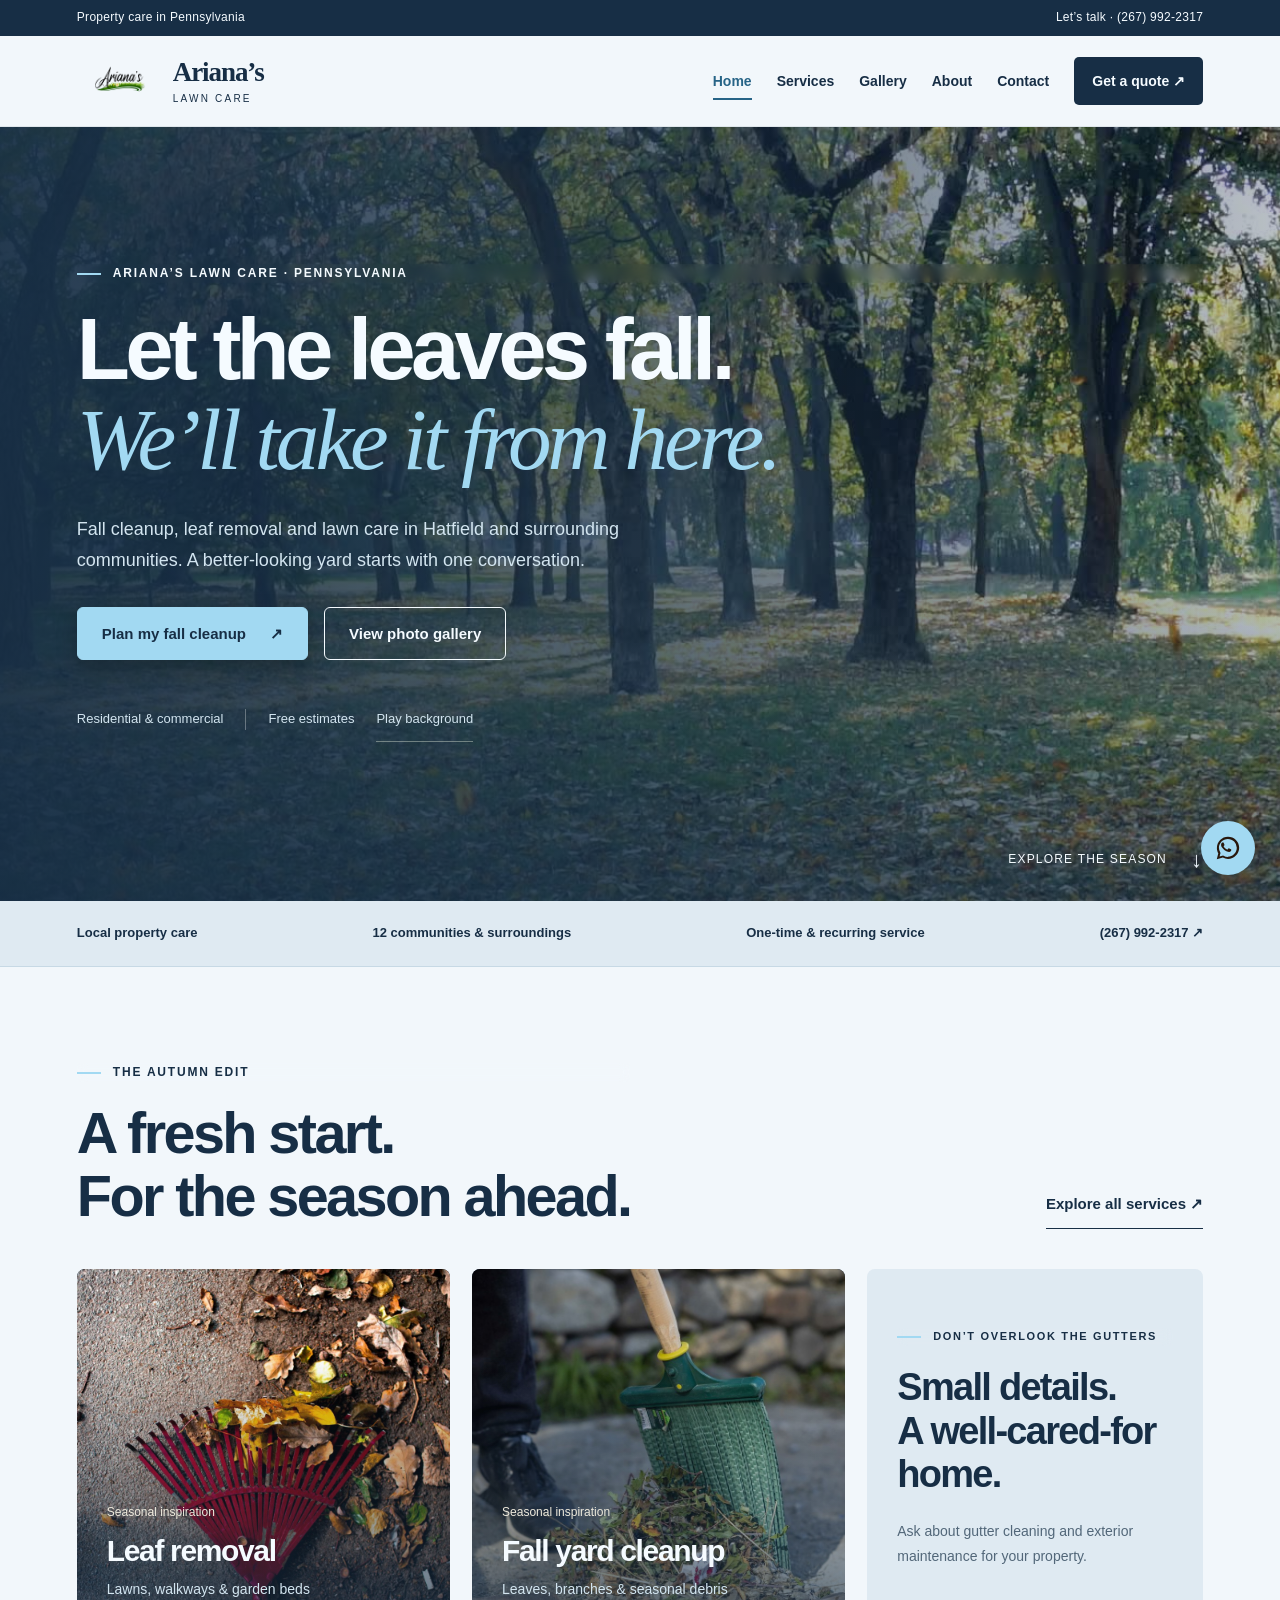
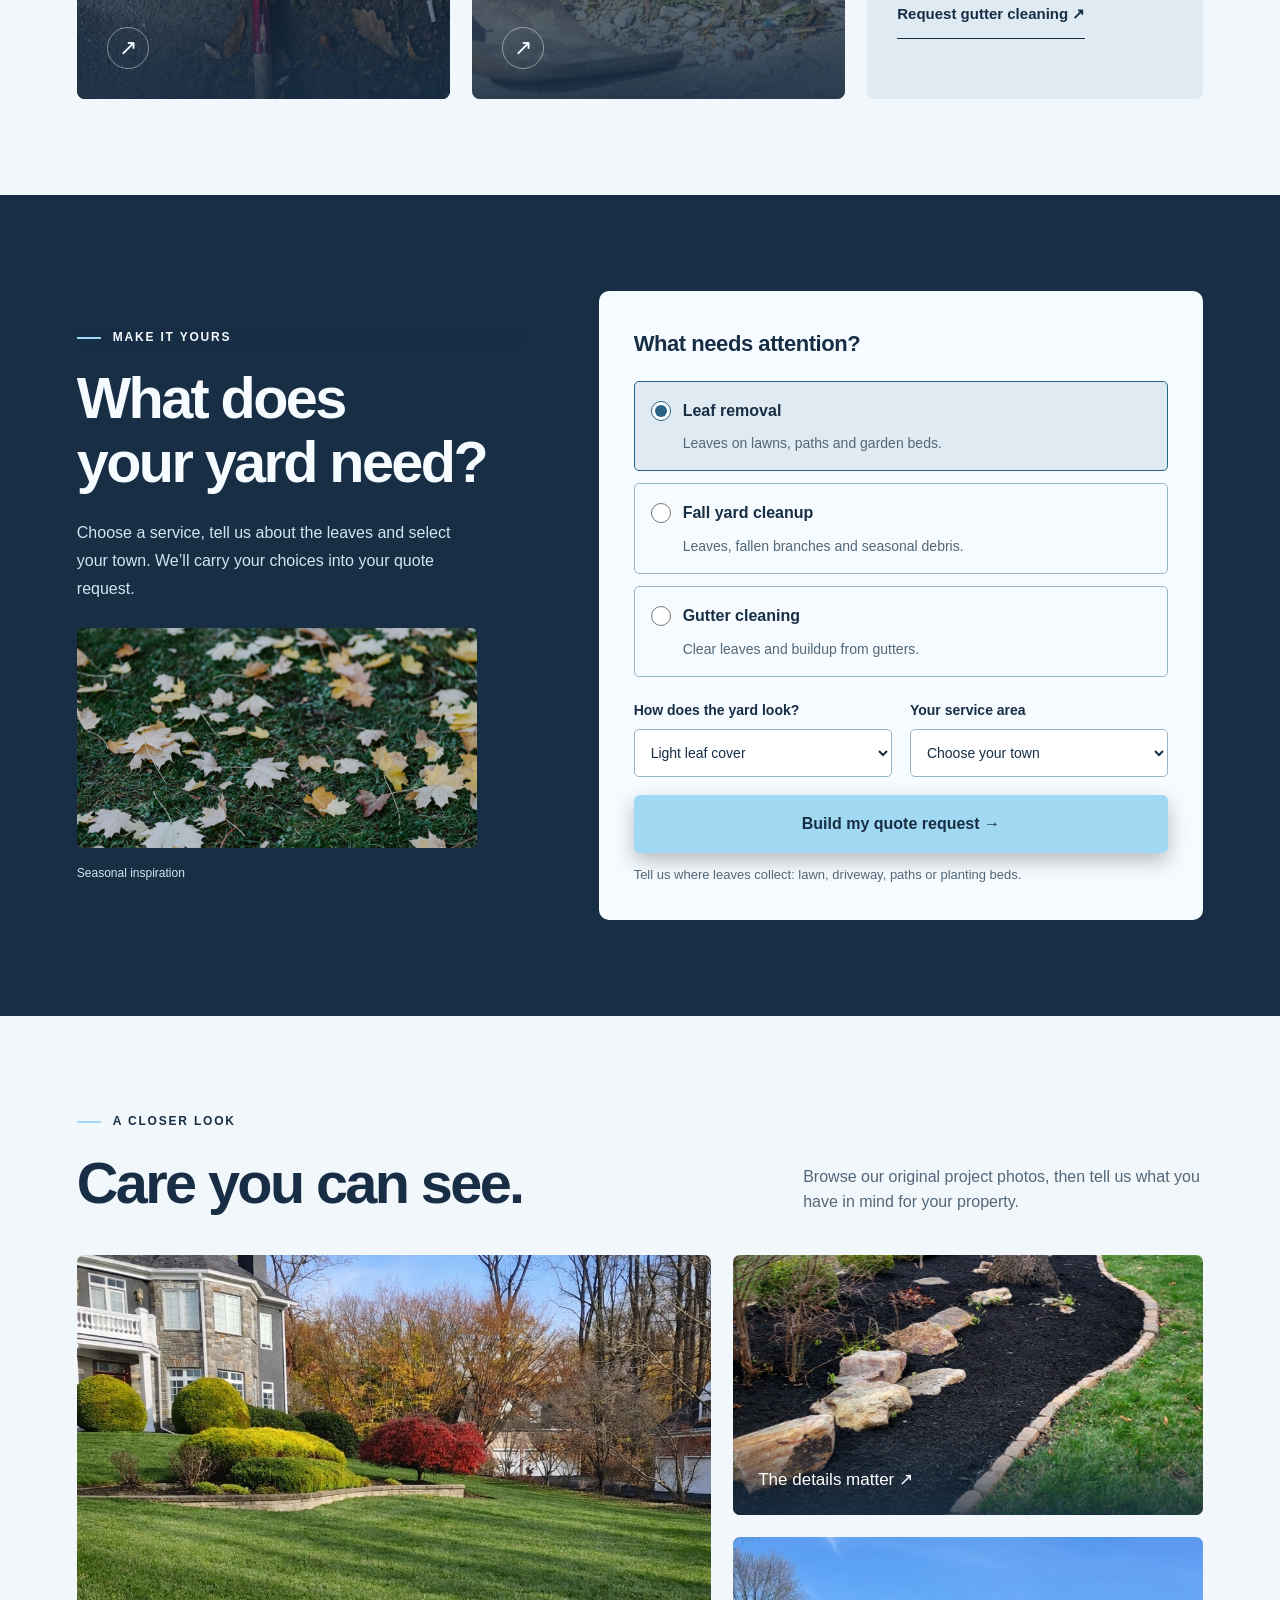
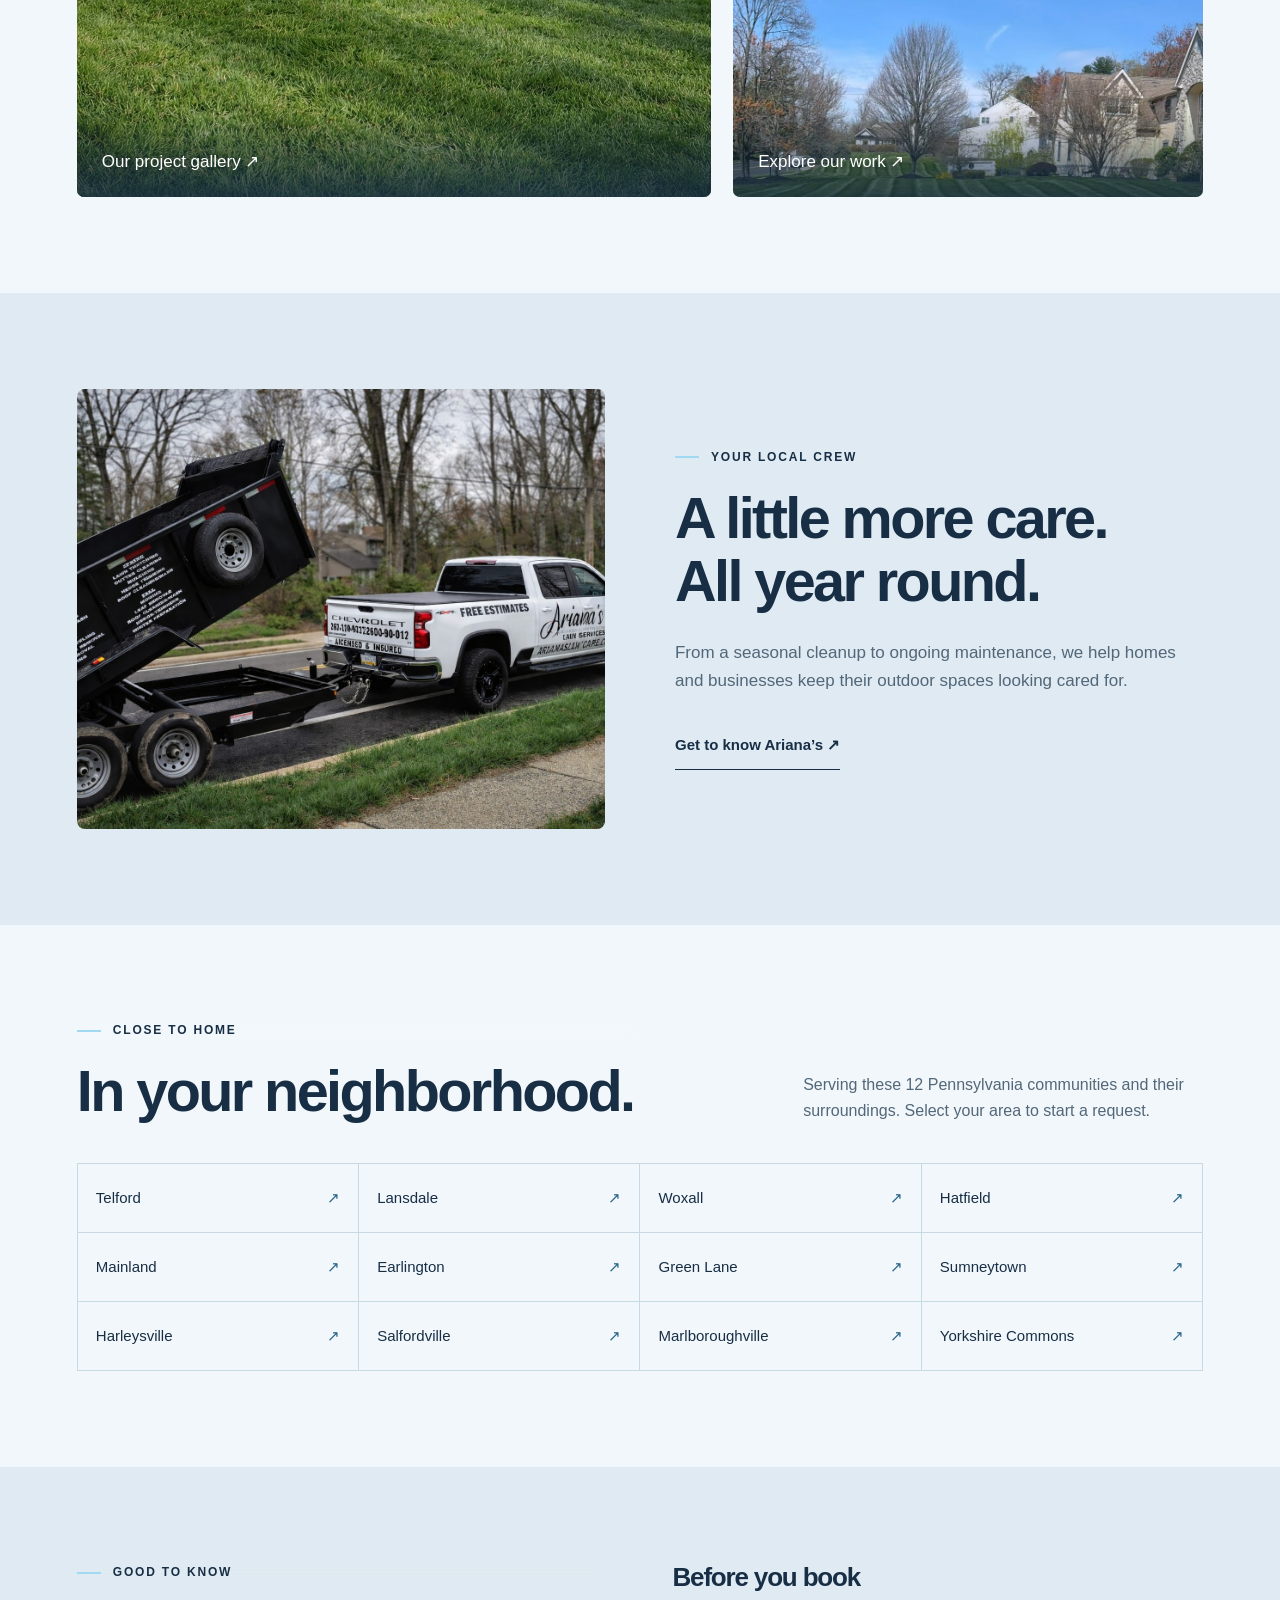
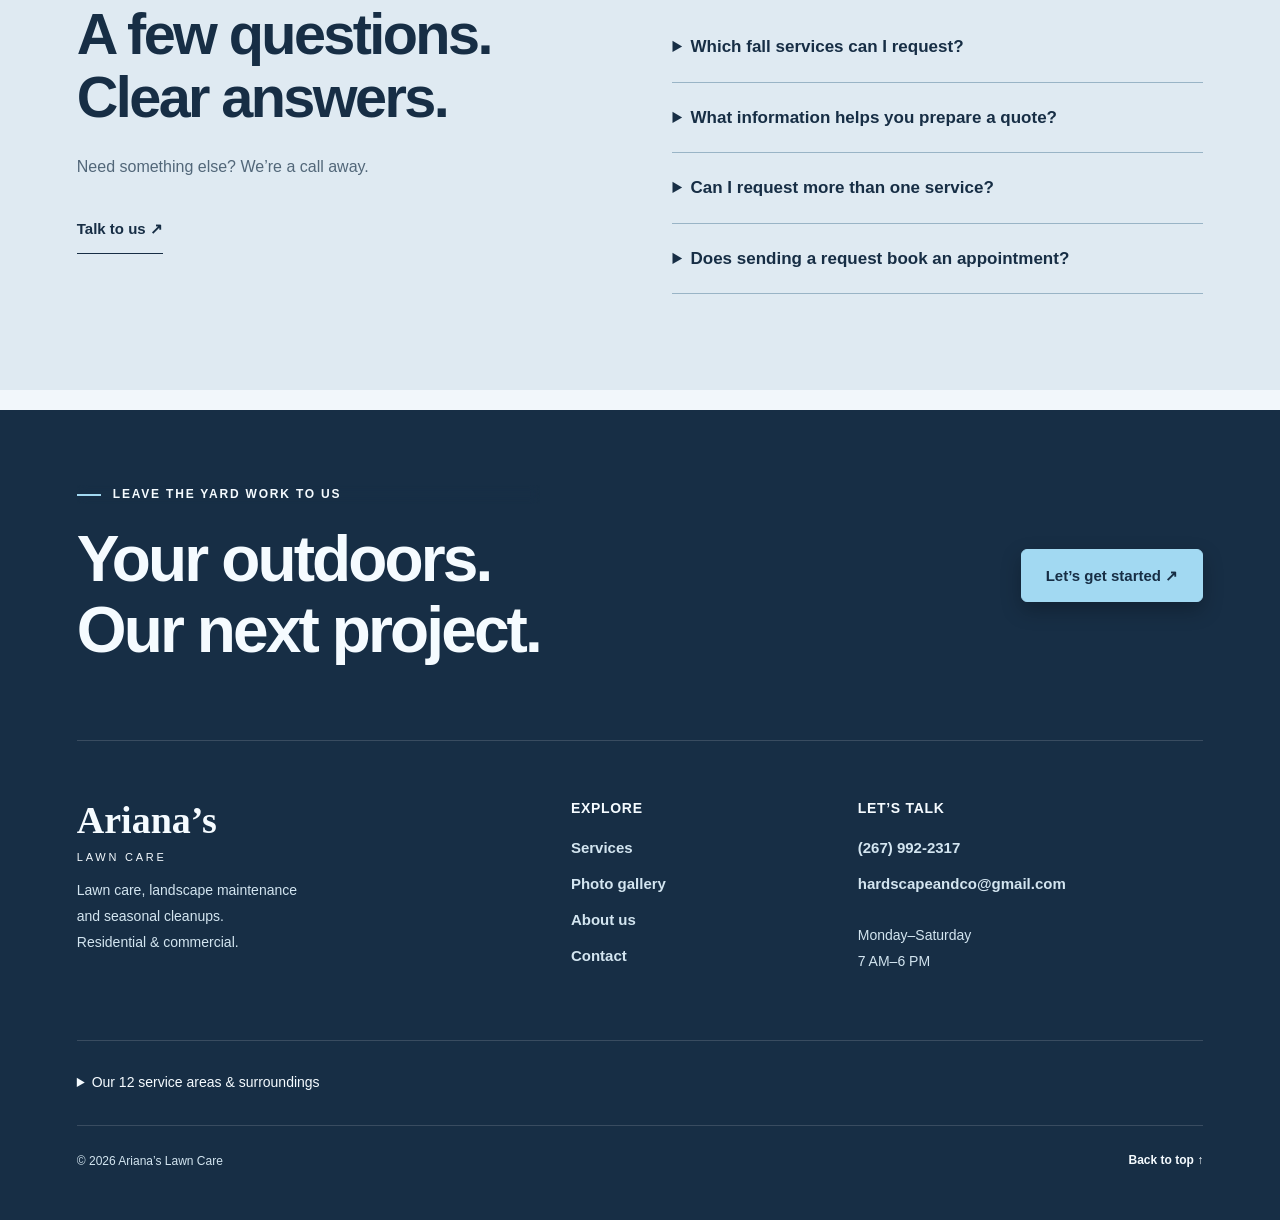
==== commit d821fd3b: "Apply automatic seasonal palettes in Pennsylvania time and clarify Gallery navigation" ====
--- a/index.html
+++ b/index.html
@@ -1,11 +1,11 @@
 <!DOCTYPE html>
-<html lang="en">
+<html lang="en" data-season="fall">
 <head>
   <meta charset="UTF-8" />
   <meta name="viewport" content="width=device-width, initial-scale=1.0" />
   <title>Fall Cleanup & Lawn Care in Hatfield, PA | Ariana’s Lawn Care</title>
   <meta name="description" content="Leaf removal, fall yard cleanup and lawn care in Hatfield, Lansdale, Telford and Harleysville, PA. Plan your seasonal service and request a free estimate.">
-  <link rel="stylesheet" href="./style.css?v=20260909-studio" />
+  <link rel="stylesheet" href="./style.css?v=20260909-season" />
   <link rel="canonical" href="https://arianaslawncare.com/">
   <meta property="og:title" content="Fall Cleanup & Lawn Care in Hatfield, PA | Ariana’s Lawn Care">
   <meta property="og:description" content="Leaf removal, fall yard cleanup and lawn care in Hatfield, Lansdale, Telford and Harleysville, PA. Plan your seasonal service and request a free estimate.">
@@ -13,7 +13,9 @@
   <meta property="og:type" content="website">
   <script type="application/ld+json">{"@context":"https://schema.org","@graph":[{"@type":"Organization","@id":"https://arianaslawncare.com/#business","name":"Ariana's Lawn Care","url":"https://arianaslawncare.com/","logo":"https://arianaslawncare.com/logo.png","telephone":"+1-267-992-2317","email":"hardscapeandco@gmail.com","areaServed":[{"@type":"Place","name":"Telford, Pennsylvania"},{"@type":"Place","name":"Lansdale, Pennsylvania"},{"@type":"Place","name":"Woxall, Pennsylvania"},{"@type":"Place","name":"Hatfield, Pennsylvania"},{"@type":"Place","name":"Mainland, Pennsylvania"},{"@type":"Place","name":"Earlington, Pennsylvania"},{"@type":"Place","name":"Green Lane, Pennsylvania"},{"@type":"Place","name":"Sumneytown, Pennsylvania"},{"@type":"Place","name":"Harleysville, Pennsylvania"},{"@type":"Place","name":"Salfordville, Pennsylvania"},{"@type":"Place","name":"Marlboroughville, Pennsylvania"},{"@type":"Place","name":"Yorkshire Commons, Pennsylvania"}]},{"@type":"Service","name":"Lawn care and seasonal property maintenance","serviceType":["Leaf removal","Fall yard cleanup","Gutter cleaning","Lawn mowing","Mulch and edging"],"provider":{"@id":"https://arianaslawncare.com/#business"},"areaServed":[{"@type":"Place","name":"Telford, Pennsylvania"},{"@type":"Place","name":"Lansdale, Pennsylvania"},{"@type":"Place","name":"Woxall, Pennsylvania"},{"@type":"Place","name":"Hatfield, Pennsylvania"},{"@type":"Place","name":"Mainland, Pennsylvania"},{"@type":"Place","name":"Earlington, Pennsylvania"},{"@type":"Place","name":"Green Lane, Pennsylvania"},{"@type":"Place","name":"Sumneytown, Pennsylvania"},{"@type":"Place","name":"Harleysville, Pennsylvania"},{"@type":"Place","name":"Salfordville, Pennsylvania"},{"@type":"Place","name":"Marlboroughville, Pennsylvania"},{"@type":"Place","name":"Yorkshire Commons, Pennsylvania"}],"url":"https://arianaslawncare.com/services.html"}]}</script>
 <meta name="theme-color" content="#192b24">
-<link rel="stylesheet" href="./experience.css?v=20260909-studio">
+<link rel="stylesheet" href="./experience.css?v=20260909-season">
+<link rel="stylesheet" href="./seasons.css?v=20260909-season">
+<script src="./seasons.js?v=20260909-season"></script>
 <noscript><style>@media(max-width:980px){.nav-menu{display:flex;position:static;flex-wrap:wrap;box-shadow:none}.nav-inner{flex-wrap:wrap}.menu-toggle{display:none}.navbar{position:relative}}</style></noscript></head>
 <body class="page-index">
 <a class="skip-link" href="#main-content">Skip to content</a><div class="site-topbar"><div class="container"><span>Property care in Pennsylvania</span><a href="tel:+12679922317">Let’s talk · (267) 992-2317</a></div></div>
@@ -32,7 +34,7 @@
         <a class="is-active" href="./index.html">Home</a>
         <a href="./services.html">Services</a>
         <a href="./quote.html" data-nav-quote>Get a quote ↗</a>
-        <a href="./work.html">Work</a>
+        <a href="./work.html">Gallery</a>
         <a href="./about.html">About</a>
         <a href="./contact.html">Contact</a>
       </nav>
@@ -42,7 +44,7 @@
   <main id="main-content">
 <section class="cinema-hero">
 <video autoplay muted loop playsinline preload="metadata" poster="./videos/autumn-frame.jpg" class="hero-video-bg" aria-hidden="true"><source src="./videos/hero-autumn.mp4" type="video/mp4"></video>
-<div class="cinema-shade"></div><div class="container cinema-content"><div class="eyebrow">Ariana’s Lawn Care · Pennsylvania</div><h1>Let the leaves fall.<br><em>We’ll take it from here.</em></h1><p>Fall cleanup, leaf removal and lawn care in Hatfield and surrounding communities. A better-looking yard starts with one conversation.</p><div class="cta-row"><a class="btn primary" href="#fall-services">Plan my fall cleanup <span aria-hidden="true">↗</span></a><a class="btn secondary" href="./work.html">Explore our work</a></div><div class="hero-footnote"><span>Residential &amp; commercial</span><span>Free estimates</span><button id="videoToggle" class="video-toggle" type="button" hidden>Pause background</button></div></div>
+<div class="cinema-shade"></div><div class="container cinema-content"><div class="eyebrow">Ariana’s Lawn Care · Pennsylvania</div><h1>Let the leaves fall.<br><em>We’ll take it from here.</em></h1><p>Fall cleanup, leaf removal and lawn care in Hatfield and surrounding communities. A better-looking yard starts with one conversation.</p><div class="cta-row"><a class="btn primary" href="#fall-services">Plan my fall cleanup <span aria-hidden="true">↗</span></a><a class="btn secondary" href="./work.html">View photo gallery</a></div><div class="hero-footnote"><span>Residential &amp; commercial</span><span>Free estimates</span><button id="videoToggle" class="video-toggle" type="button" hidden>Pause background</button></div></div>
 <a class="scroll-cue" href="#season-edit">Explore the season <span aria-hidden="true">↓</span></a></section>
 <div class="assurance-ribbon"><div class="container"><span>Local property care</span><span>12 communities &amp; surroundings</span><span>One-time &amp; recurring service</span><a href="tel:+12679922317">(267) 992-2317 ↗</a></div></div>
 <section class="section season-edit" id="season-edit"><div class="container"><div class="section-heading"><div><div class="eyebrow">The autumn edit</div><h2>A fresh start.<br>For the season ahead.</h2></div><a class="text-link" href="./services.html">Explore all services ↗</a></div><div class="editorial-services">
@@ -91,7 +93,7 @@
           <details><summary>Does sending a request book an appointment?</summary><p>No. A member of our team will contact you to discuss the work, pricing and availability before an appointment is confirmed.</p></details>
         </div></div></section></main>
 
-  <footer class="footer editorial-footer"><div class="container"><div class="footer-invitation"><div><div class="eyebrow">Leave the yard work to us</div><h2>Your outdoors.<br>Our next project.</h2></div><a class="btn primary" href="./quote.html">Let’s get started ↗</a></div><div class="footer-columns"><div><a class="footer-brand" href="./index.html">Ariana’s<span>LAWN CARE</span></a><p>Lawn care, landscape maintenance<br>and seasonal cleanups.<br>Residential &amp; commercial.</p></div><div><h3>Explore</h3><a href="./services.html">Services</a><a href="./work.html">Our work</a><a href="./about.html">About us</a><a href="./contact.html">Contact</a></div><div><h3>Let’s talk</h3><a href="tel:+12679922317">(267) 992-2317</a><a href="mailto:hardscapeandco@gmail.com">hardscapeandco@gmail.com</a><p>Monday–Saturday<br>7 AM–6 PM</p></div></div><details class="footer-areas"><summary>Our 12 service areas &amp; surroundings</summary><div class="local-town-grid"><a href="./quote.html?city=Telford">Telford<span aria-hidden="true">↗</span></a><a href="./quote.html?city=Lansdale">Lansdale<span aria-hidden="true">↗</span></a><a href="./quote.html?city=Woxall">Woxall<span aria-hidden="true">↗</span></a><a href="./quote.html?city=Hatfield">Hatfield<span aria-hidden="true">↗</span></a><a href="./quote.html?city=Mainland">Mainland<span aria-hidden="true">↗</span></a><a href="./quote.html?city=Earlington">Earlington<span aria-hidden="true">↗</span></a><a href="./quote.html?city=Green%20Lane">Green Lane<span aria-hidden="true">↗</span></a><a href="./quote.html?city=Sumneytown">Sumneytown<span aria-hidden="true">↗</span></a><a href="./quote.html?city=Harleysville">Harleysville<span aria-hidden="true">↗</span></a><a href="./quote.html?city=Salfordville">Salfordville<span aria-hidden="true">↗</span></a><a href="./quote.html?city=Marlboroughville">Marlboroughville<span aria-hidden="true">↗</span></a><a href="./quote.html?city=Yorkshire%20Commons">Yorkshire Commons<span aria-hidden="true">↗</span></a></div></details><div class="footer-bottom"><p>© <span id="year"></span> Ariana’s Lawn Care</p><a href="#main-content">Back to top ↑</a></div></div></footer><nav class="mobile-contact" aria-label="Quick contact"><a href="tel:+12679922317">Call us</a><a href="./quote.html">Get a free estimate ↗</a></nav>
+  <footer class="footer editorial-footer"><div class="container"><div class="footer-invitation"><div><div class="eyebrow">Leave the yard work to us</div><h2>Your outdoors.<br>Our next project.</h2></div><a class="btn primary" href="./quote.html">Let’s get started ↗</a></div><div class="footer-columns"><div><a class="footer-brand" href="./index.html">Ariana’s<span>LAWN CARE</span></a><p>Lawn care, landscape maintenance<br>and seasonal cleanups.<br>Residential &amp; commercial.</p></div><div><h3>Explore</h3><a href="./services.html">Services</a><a href="./work.html">Photo gallery</a><a href="./about.html">About us</a><a href="./contact.html">Contact</a></div><div><h3>Let’s talk</h3><a href="tel:+12679922317">(267) 992-2317</a><a href="mailto:hardscapeandco@gmail.com">hardscapeandco@gmail.com</a><p>Monday–Saturday<br>7 AM–6 PM</p></div></div><details class="footer-areas"><summary>Our 12 service areas &amp; surroundings</summary><div class="local-town-grid"><a href="./quote.html?city=Telford">Telford<span aria-hidden="true">↗</span></a><a href="./quote.html?city=Lansdale">Lansdale<span aria-hidden="true">↗</span></a><a href="./quote.html?city=Woxall">Woxall<span aria-hidden="true">↗</span></a><a href="./quote.html?city=Hatfield">Hatfield<span aria-hidden="true">↗</span></a><a href="./quote.html?city=Mainland">Mainland<span aria-hidden="true">↗</span></a><a href="./quote.html?city=Earlington">Earlington<span aria-hidden="true">↗</span></a><a href="./quote.html?city=Green%20Lane">Green Lane<span aria-hidden="true">↗</span></a><a href="./quote.html?city=Sumneytown">Sumneytown<span aria-hidden="true">↗</span></a><a href="./quote.html?city=Harleysville">Harleysville<span aria-hidden="true">↗</span></a><a href="./quote.html?city=Salfordville">Salfordville<span aria-hidden="true">↗</span></a><a href="./quote.html?city=Marlboroughville">Marlboroughville<span aria-hidden="true">↗</span></a><a href="./quote.html?city=Yorkshire%20Commons">Yorkshire Commons<span aria-hidden="true">↗</span></a></div></details><div class="footer-bottom"><p>© <span id="year"></span> Ariana’s Lawn Care</p><a href="#main-content">Back to top ↑</a></div></div></footer><nav class="mobile-contact" aria-label="Quick contact"><a href="tel:+12679922317">Call us</a><a href="./quote.html">Get a free estimate ↗</a></nav>
 
   <a class="whatsapp-float" href="https://wa.me/12679922317" target="_blank" rel="noopener" aria-label="WhatsApp">
     <svg viewBox="0 0 32 32" role="img" aria-hidden="true">
@@ -100,12 +102,13 @@
     </svg>
   </a>
 
-  <script src="./quote-rules.js?v=20260909-studio"></script>
-  <script src="./script.js?v=20260909-studio"></script>
-<script src="./experience.js?v=20260909-studio"></script>
+  <script src="./quote-rules.js?v=20260909-season"></script>
+  <script src="./script.js?v=20260909-season"></script>
+<script src="./experience.js?v=20260909-season"></script>
 </body>
 </html>
 
 
 
 
+
--- a/experience.css
+++ b/experience.css
@@ -1,41 +1,41 @@
-/* Ariana's editorial theme. Existing form and gallery behavior is retained. */
-:root{--bg:#192b24;--bg-soft:#22382e;--panel:#22382e;--text:#fff9ee;--text-soft:#d4ddcf;--green:#efb45b;--green-dark:#d8983d;--white-green:#fff9ee;--ink:#192b24;--paper:#f7f4eb;--muted:#5b665d;--line:#d8ded2;--accent:#efb45b}
-html{scroll-padding-top:110px}body{background:var(--paper);color:var(--ink);font-size:16px;line-height:1.6}button,input,select,textarea{font:inherit}a{color:inherit}img{max-width:100%}figure{margin:0}
-h1,h2,h3,p{overflow-wrap:break-word}h1,h2,h3{line-height:1.1;letter-spacing:-.045em}h1{font-size:clamp(44px,6vw,84px)}h2{font-size:clamp(32px,4.5vw,58px)}h3{font-size:26px}h1 em,h2 em{font-family:Georgia,'Times New Roman',serif;font-weight:400;letter-spacing:-.045em}p{line-height:1.75}.container{width:min(88%,1240px);max-width:1240px}
-.section{padding:96px 0}.page-main{padding-top:0}.eyebrow{display:block;border:0;border-radius:0;padding:0;margin:0 0 20px;background:none;color:inherit;font-size:12px;letter-spacing:.15em;font-weight:700;text-transform:uppercase}.eyebrow::before{content:'';display:inline-block;width:24px;height:2px;background:var(--accent);vertical-align:middle;margin-right:12px}
-.btn{display:inline-flex;align-items:center;justify-content:center;gap:24px;min-height:52px;padding:15px 24px;border-radius:6px;font-size:15px;font-weight:700;line-height:1.4;text-decoration:none;box-shadow:none;transition:background .2s,transform .2s,box-shadow .2s;white-space:normal}
-.btn.primary{background:var(--accent);color:var(--ink);border:1px solid var(--accent)}.btn.primary:hover{background:#f7c679;transform:translateY(-3px);box-shadow:0 8px 20px #192b2420}.btn.secondary{background:transparent;border:1px solid currentColor;color:inherit}.btn.secondary:hover{background:#192b240b;transform:translateY(-3px)}.text-link{display:inline-block;font-size:15px;font-weight:700;text-decoration:none;border-bottom:1px solid currentColor;padding:12px 0;min-height:46px}.cta-row{gap:16px;margin-top:30px}
-.skip-link{position:fixed;top:-100px;left:16px;background:var(--accent);color:var(--ink);padding:14px;z-index:200}.skip-link:focus{top:10px}:focus-visible{outline:3px solid #c77722;outline-offset:5px}
-.site-topbar{background:var(--ink);color:#fff9ee;font-size:12px;letter-spacing:.025em}.site-topbar .container{display:flex;align-items:center;justify-content:space-between;gap:20px;min-height:36px}.site-topbar a{text-decoration:none}
-.navbar{background:#f7f4ebf5;color:var(--ink);border-bottom:1px solid #192b2415;box-shadow:none;backdrop-filter:blur(16px);transition:box-shadow .2s}.navbar.is-scrolled{box-shadow:0 8px 30px #192b2414}.nav-inner{min-height:90px;gap:30px}.logo{display:flex;align-items:center;gap:10px;text-decoration:none}.logo img{height:78px;width:86px;object-fit:contain;filter:none}.brand-wordmark{font-family:Georgia,serif;font-size:27px;font-weight:700;line-height:1.1;letter-spacing:-.04em}.brand-wordmark>span{display:block;font:10px Arial,sans-serif;letter-spacing:.22em;margin-top:6px}
-.nav-menu{gap:25px}.nav-menu a{color:var(--ink);font-size:14px;font-weight:600;letter-spacing:0}.nav-menu a:hover,.nav-menu a.is-active{color:#996027}.nav-menu a::after{background:#996027}.nav-menu [data-nav-quote]{order:10;background:var(--ink);color:#fff9ee;padding:13px 18px;border-radius:5px}.nav-menu [data-nav-quote]:hover,.nav-menu [data-nav-quote].is-active{color:var(--accent)}.nav-menu [data-nav-quote]::after{display:none}
-.menu-toggle{color:var(--ink);border:1px solid #192b2430;min-height:44px;min-width:44px}.menu-toggle span{background:var(--ink);transition:transform .2s,opacity .2s}.menu-toggle[aria-expanded=true] span:first-child{transform:translateY(6px) rotate(45deg)}.menu-toggle[aria-expanded=true] span:nth-child(2){opacity:0}.menu-toggle[aria-expanded=true] span:last-child{transform:translateY(-6px) rotate(-45deg)}
-.reading-progress{position:absolute;bottom:-1px;height:2px;width:100%;transform:scaleX(0);transform-origin:left;background:#b07838;pointer-events:none}.mobile-contact{display:none}
-.cinema-hero{min-height:680px;min-height:min(790px,calc(100svh - 126px));position:relative;display:flex;align-items:center;color:#fff9ee;background:#192b24;overflow:hidden}.cinema-hero .hero-video-bg{z-index:0;opacity:.82}.cinema-shade{position:absolute;inset:0;background:linear-gradient(90deg,#102018ed 0%,#102018a6 48%,#10201826 100%),linear-gradient(0deg,#10201880,transparent 40%)}
-.cinema-content{position:relative;z-index:1;padding:78px 0 100px}.cinema-content h1{max-width:950px;font-size:clamp(48px,6.8vw,92px);font-weight:600;line-height:1.04;margin:0 0 28px;letter-spacing:-.055em}.cinema-content h1 em{color:#f1c781}.cinema-content>p{font-size:18px;max-width:570px;color:#e5e8df;margin:0}.cinema-content .btn.secondary:hover{background:#ffffff15}.hero-footnote{display:flex;gap:22px;align-items:center;flex-wrap:wrap;font-size:13px;margin-top:38px;color:#d4ddcf}.hero-footnote>span+span{border-left:1px solid #ffffff50;padding-left:22px}.video-toggle{position:static;margin:0;background:transparent;color:inherit;border:0;border-bottom:1px solid #d4ddcf70;border-radius:0;padding:8px 0;font-size:13px;min-height:44px}.scroll-cue{position:absolute;bottom:24px;right:6%;z-index:2;display:flex;gap:24px;align-items:center;color:#fff9ee;text-decoration:none;font-size:12px;letter-spacing:.1em;text-transform:uppercase}.scroll-cue span{font-size:22px}
-.assurance-ribbon{background:#e8eddf;border-bottom:1px solid #d8ded2}.assurance-ribbon .container{display:flex;justify-content:space-between;align-items:center;gap:20px;padding-top:22px;padding-bottom:22px;font-size:13px;font-weight:600}.assurance-ribbon a{text-decoration:none}
-.section-heading{margin-bottom:40px;gap:30px;align-items:flex-end}.section-heading h2{font-size:clamp(32px,4.5vw,58px);margin:0}.section-heading p,.section-intro{color:var(--muted);font-size:16px;max-width:400px}.section-heading .eyebrow{margin-bottom:20px}
-.editorial-services{display:grid;grid-template-columns:1fr 1fr .9fr;gap:22px}.editorial-card{position:relative;min-height:430px;display:flex;align-items:flex-end;border-radius:8px;overflow:hidden;text-decoration:none;background:var(--ink);color:#fff9ee}.editorial-card>img{position:absolute;inset:0;width:100%;height:100%;object-fit:cover;transition:transform .65s ease}.editorial-card:not(.editorial-text)::after{content:'';position:absolute;inset:0;background:linear-gradient(0deg,#102018e8,transparent 80%)}.editorial-card>div{padding:30px;z-index:1;position:relative;width:100%}.editorial-card h3{font-size:30px;margin-bottom:10px}.editorial-card p{font-size:14px;color:#e5e8df;max-width:240px}.editorial-card .image-note{display:block;font-size:12px;margin-bottom:12px;color:#eeeadd}.round-arrow{width:42px;height:42px;display:grid;place-items:center;border:1px solid #ffffff70;border-radius:50%;margin-top:25px;font-size:22px;transition:background .2s,color .2s}.editorial-card:hover>img{transform:scale(1.045)}.editorial-card:hover .round-arrow{background:var(--accent);color:var(--ink);border-color:var(--accent)}.editorial-text{background:#dfE6d7;color:var(--ink);align-items:center}.editorial-text p{color:var(--muted);margin:22px 0}.editorial-text .eyebrow{font-size:11px}.editorial-text h3{font-size:38px;line-height:1.15}
-.planner-section{background:var(--ink);color:#fff9ee}.planner-layout{display:grid;grid-template-columns:.85fr 1.15fr;gap:75px;align-items:center}.planner-story>p{color:#d4ddcf;max-width:400px;margin:25px 0}.planner-story figure{max-width:400px}.planner-image{width:100%;height:220px;object-fit:cover;border-radius:6px}.planner-story figcaption{font-size:12px;color:#b8c4b8;margin-top:8px}.planner-surface{background:#fff9ee;color:var(--ink);border-radius:10px;padding:35px}.season-planner{margin:0;background:transparent;border:0;padding:0;box-shadow:none}.season-planner fieldset{border:0}.season-planner legend{color:var(--ink);font-size:22px;letter-spacing:-.02em;margin-bottom:20px}.season-options{grid-template-columns:1fr;gap:12px}.season-option{background:transparent;border:1px solid #b4c2ae;border-radius:5px;padding:16px;transition:background .2s,border-color .2s}.season-option:has(input:checked){background:#e8eddf;border-color:#45634b}.season-option input{accent-color:#365640;flex-shrink:0}.season-option strong{font-size:16px;color:var(--ink)}.season-option span span{font-size:14px;color:var(--muted)}.planner-bottom{grid-template-columns:1fr 1fr;gap:18px;margin-top:22px}.planner-bottom>.btn{grid-column:1/-1}.planner-bottom label{color:var(--ink);font-size:14px}.planner-bottom select{background:#fff;color:var(--ink);border:1px solid #aebcab;border-radius:5px;font-size:14px;padding:12px;width:100%;min-width:0}.planner-surface .form-hint{color:var(--muted);font-size:13px!important;margin-bottom:0}
-.project-bento{display:grid;grid-template-columns:1.35fr 1fr;grid-template-rows:260px 260px;gap:22px}.project-bento a{position:relative;overflow:hidden;border-radius:7px;background:#dfe6d7;color:white}.project-bento .project-large{grid-row:span 2}.project-bento img{width:100%;height:100%;object-fit:cover;transition:transform .65s}.project-bento a:hover img{transform:scale(1.035)}.project-bento span{position:absolute;bottom:0;left:0;width:100%;padding:40px 25px 22px;background:linear-gradient(transparent,#102018c9);font-size:17px}
-.home-story{background:#e8eddf}.story-hero{gap:70px}.story-hero p{color:var(--muted);font-size:17px;margin:25px 0}.story-photo img{height:440px;border-radius:8px}.story-photo figcaption{color:var(--muted)}.story-hero h1{font-size:clamp(44px,6vw,80px)}
-.local-town-grid{display:grid;grid-template-columns:repeat(4,minmax(0,1fr));border-top:1px solid var(--line);border-left:1px solid var(--line)}.local-town-grid a{display:flex;justify-content:space-between;gap:14px;text-decoration:none;padding:22px 18px;border-right:1px solid var(--line);border-bottom:1px solid var(--line);font-size:15px;transition:background .2s}.local-town-grid a:hover{background:#e8eddf}.local-town-grid a span{color:#9b672b}.questions-section{background:#e8eddf}.questions-section>.split,.split{gap:65px}.questions-section p{margin:24px 0;color:var(--muted)}.faq h2{font-size:26px;margin-bottom:20px}.faq details{border-bottom:1px solid #bcc8b7;padding:0}.faq summary{padding:22px 0;font-size:17px;color:var(--ink);line-height:1.5}.faq details p{color:var(--muted);font-size:15px;margin:0 0 24px}.faq details[open] summary{color:#8f591f}
-.services-intro{padding:60px 0;background:#e8eddf}.services-intro-grid{display:grid;grid-template-columns:1.05fr 1fr;gap:65px;align-items:center}.services-intro h1{margin:20px 0 25px;font-weight:600}.services-intro p{max-width:440px;color:var(--muted)}.services-intro figure{position:relative}.services-intro figure img{width:100%;height:400px;object-fit:cover;border-radius:6px 80px 6px 6px}.services-intro figcaption{position:absolute;bottom:18px;left:18px;background:#192b24e6;color:#fff9ee;padding:8px 12px;font-size:12px;border-radius:3px}
-.service-explorer{padding-top:55px}.filter-bar{gap:8px;margin:0 0 28px}.filter-bar button,.town-choice{background:transparent;color:var(--ink);border-color:#aab9a5;border-radius:4px;font-size:14px;padding:12px 18px}.filter-bar button[aria-pressed=true],.town-choice[aria-pressed=true]{background:var(--ink);color:#fff9ee;border-color:var(--ink)}.filter-bar button:hover,.town-choice:hover{border-color:#486347;background:#e0e7d8}.filter-bar button[aria-pressed=true]:hover{background:#2d4938}.catalog-heading{display:flex;align-items:baseline;justify-content:space-between;gap:20px;margin-top:35px}.catalog-heading h2{font-size:28px}.catalog-heading p{font-size:14px;color:var(--muted)}.results-count,#galleryCount{color:var(--muted);font-size:13px;margin:12px 0 25px}
-.service-catalog{gap:24px;align-items:stretch}.service-tile{display:flex;flex-direction:column;border:1px solid #d3ddcb;border-radius:7px;background:#fffdf6;box-shadow:0 8px 30px #192b2405;transition:transform .3s,box-shadow .3s}.service-tile:hover{transform:translateY(-5px);box-shadow:0 15px 35px #192b2412}.service-photo{height:250px;overflow:hidden;flex-shrink:0}.service-photo img{transition:transform .6s}.service-tile:hover .service-photo img{transform:scale(1.035)}.service-photo>span{background:#192b24e8;color:#fff9ee;font-size:12px;border-radius:3px}.service-marker{height:250px;background:var(--ink);color:var(--accent);padding:32px}.service-marker span{font-family:Georgia,serif;font-weight:400;font-size:94px}.service-marker small{font-size:12px}.service-tile-body{display:flex;flex-direction:column;flex:1;padding:26px}.service-tile h2{font-size:28px}.service-tile p{color:var(--muted);font-size:15px}.service-tile details{border-color:#d3ddcb}.service-tile summary{color:var(--ink);font-size:14px;min-height:44px}.service-tile details p{font-size:14px}.service-tile .btn{margin-top:auto;background:transparent;color:var(--ink);border:1px solid #aab9a5;font-size:14px;padding:13px 16px}.service-tile .btn:hover{background:#e8eddf}.reassurance-strip{background:#e8eddf;border:0;border-radius:8px;padding:45px;gap:30px}.reassurance-strip h2{font-size:clamp(28px,3vw,42px)}.reassurance-strip p{color:var(--muted)}
-.compact-intro,.page-hero{padding:65px 0 50px;background:#e8eddf;border:0}.compact-intro h1,.page-hero h1{font-size:clamp(44px,6vw,80px);max-width:900px;line-height:1.05;margin:16px 0 25px}.compact-intro p,.page-hero p{color:var(--muted);max-width:610px}.compact-intro .filter-bar{margin:30px 0 0}.page-work .section[data-gallery-group=seasonal]{background:var(--paper)}.page-work .section[data-gallery-group=projects]{background:#e8eddf}.gallery-grid{gap:20px}.gallery-grid .work-card{border-radius:6px;background:#fffdf6;border:1px solid #d3ddcb;transition:transform .3s}.gallery-grid .work-card:hover{transform:translateY(-4px)}.gallery-grid .work-card img{height:250px;transition:transform .5s}.gallery-open{overflow:hidden}.gallery-open:hover img{transform:scale(1.04)}.gallery-grid figcaption{color:var(--ink);font-size:14px}.photo-expand{border-radius:3px;background:#192b24e8}.photo-dialog{background:var(--ink);color:#fff9ee;border-color:#596e55;border-radius:8px}.photo-dialog button{background:#22382e;color:#fff9ee;border-color:#698060;border-radius:5px}.photo-dialog::backdrop{background:#0b160eee}
-.process-grid{gap:22px}.process-step{background:#e8eddf;border:0;border-radius:7px;padding:30px}.process-step summary{color:var(--ink);font-size:22px;line-height:1.35}.process-step summary span{color:#95632b;font-family:Georgia,serif;font-weight:400;font-size:54px}.process-step p{color:var(--muted);font-size:15px}.process-step a{color:var(--ink)}.chip-row span{background:#e8eddf;color:var(--ink);border:1px solid #bac9b3;border-radius:4px;font-size:14px}
-.contact-explorer{gap:40px}.contact-choice-panel{background:#fffdf6;border:1px solid #d3ddcb;border-radius:7px;padding:34px}.contact-choice-panel h2{font-size:32px}.contact-choice-panel p{color:var(--muted)}.contact-choice-panel .form-hint{color:var(--muted)}.contact-side{background:var(--ink);color:#fff9ee;border:0;border-radius:7px}.contact-side p{color:#d4ddcf}.contact-side a{color:#efb45b}.contact-side img{height:300px}.contact-side>div{padding:30px}.contact-side h2{font-size:30px}.town-choice[aria-pressed=true]:hover{color:var(--ink)}
-.quote-layout{align-items:start;grid-template-columns:.65fr 1.35fr;gap:55px}.quote-layout>.stack{position:sticky;top:120px}.fact-card,.panel{background:#e8eddf;color:var(--ink);border:0;border-radius:7px;box-shadow:none}.fact-card strong{color:var(--ink)}.fact-card span,.panel p{color:var(--muted)}.quote-card{background:#fffdf6;color:var(--ink);border:1px solid #d3ddcb;border-radius:8px;padding:35px;box-shadow:0 12px 40px #192b2408}.quote-card>h3{font-size:30px}.quote-card p,.quote-card small,.quote-card .form-hint{color:var(--muted)}.quote-card input,.quote-card textarea,.quote-card select{background:#fff;color:var(--ink);border:1px solid #a6b59f;border-radius:5px;font:inherit;padding:12px;width:100%;max-width:100%}.quote-card input:focus,.quote-card textarea:focus,.quote-card select:focus{border-color:#486347;outline:2px solid #809b7450;box-shadow:none}.quote-card label{color:var(--ink);font-size:14px}.quote-card legend{color:var(--ink);font-size:19px;font-weight:700}.quote-card fieldset{border-color:#cbd6c3;min-width:0}.quote-card .check-row input{accent-color:#365640;width:20px;height:20px}.quote-progress{background:#e8eddf;border:1px solid #b6c6ac;color:var(--ink);border-radius:5px}.address-preview,.quote-review{background:#e8eddf;color:var(--ink);border-color:#b6c6ac;border-radius:5px}.quote-review dt{color:var(--ink)}.quote-review dd{overflow-wrap:anywhere}.form-columns{grid-template-columns:1.3fr 1fr}.form-note{color:var(--ink)}.thank-you{background:#e8eddf;color:var(--ink)}
-.editorial-footer{padding:0;background:var(--ink);color:#fff9ee;border:0}.footer-invitation{display:flex;align-items:center;justify-content:space-between;gap:30px;padding:75px 0;border-bottom:1px solid #ffffff25}.footer-invitation h2{font-size:clamp(38px,5vw,64px)}.footer-columns{display:grid;grid-template-columns:1.3fr .7fr 1fr;gap:45px;padding:60px 0}.footer-columns h3{font-size:14px;letter-spacing:.05em;text-transform:uppercase;margin-bottom:20px;color:#fff9ee}.footer-columns a{display:block;font-size:15px;text-decoration:none;overflow-wrap:anywhere;min-height:36px;color:#d4ddcf}.footer-columns p{font-size:14px;line-height:1.85;color:#b8c4b8;margin-top:15px}.footer-columns .footer-brand{font-family:Georgia,serif;font-size:38px;color:#fff9ee;line-height:1}.footer-brand span{display:block;font:11px Arial,sans-serif;letter-spacing:.25em;margin-top:12px}.footer-areas{padding:20px 0;border-top:1px solid #ffffff25;border-bottom:1px solid #ffffff25}.footer-areas summary{font-size:14px;min-height:44px;padding:10px 0;cursor:pointer}.footer-areas .local-town-grid{margin:20px 0;--line:#ffffff25}.footer-areas .local-town-grid a{font-size:14px}.footer-areas .local-town-grid a:hover{background:#314639}.footer-areas .local-town-grid a span{color:var(--accent)}.footer-bottom{display:flex;justify-content:space-between;gap:20px;padding:25px 0;font-size:12px;color:#b8c4b8}.footer-bottom a{text-decoration:none;padding:0 0 10px;min-height:44px}
-.whatsapp-float{background:var(--accent);color:var(--ink);width:54px;height:54px;bottom:25px;right:25px;box-shadow:0 6px 24px #10201830}.whatsapp-float svg{width:28px;height:28px}
-/* Motion is an enhancement; content is always visible without JavaScript. */
-@keyframes arrive{from{opacity:0;transform:translateY(16px)}to{opacity:1;transform:none}}@keyframes open-detail{from{opacity:0;transform:translateY(-5px)}to{opacity:1;transform:none}}
-@media(prefers-reduced-motion:no-preference){.cinema-content>*{animation:arrive .8s both}.cinema-content>h1{animation-delay:.1s}.cinema-content>p{animation-delay:.2s}.cinema-content>.cta-row{animation-delay:.3s}.cinema-content>.hero-footnote{animation-delay:.4s}.reveal-ready{opacity:0;transform:translateY(24px);transition:opacity .65s ease,transform .65s ease;transition-delay:var(--reveal-delay,0ms)}.reveal-ready.is-visible{opacity:1;transform:none}.reveal-ready:focus-within{opacity:1;transform:none}details[open]>p,details[open]>.chip-row{animation:open-detail .25s ease}.filter-arrive{animation:arrive .35s ease}}
-@media(min-width:981px){.nav-menu{display:flex!important}.menu-toggle{display:none}}
-@media(max-width:1100px){.brand-wordmark{display:none}.nav-menu{gap:20px}.planner-layout{gap:40px}.editorial-card>div{padding:24px}.editorial-text h3{font-size:32px}.local-town-grid{grid-template-columns:repeat(3,minmax(0,1fr))}}
-@media(max-width:980px){.nav-inner{min-height:76px}.logo img{height:64px;width:74px}.brand-wordmark{display:block;font-size:25px}.menu-toggle{display:block}.nav-menu{display:none;position:absolute;top:100%;left:0;right:0;width:100%;background:var(--paper);border-bottom:1px solid var(--line);padding:18px 6% 25px;box-shadow:0 12px 20px #192b241a;gap:4px}.nav-menu.open{display:flex;flex-direction:column;align-items:stretch}.nav-menu a{padding:13px 0;min-height:46px}.nav-menu a::after{display:none}.nav-menu [data-nav-quote]{padding:14px 18px;margin-top:10px}.section{padding:70px 0}.cinema-hero{min-height:650px}.cinema-content{padding:60px 0 90px}.cinema-content h1{font-size:68px}.editorial-services{grid-template-columns:1fr 1fr}.editorial-text{grid-column:1/-1;min-height:230px}.editorial-text>div{display:grid;grid-template-columns:1fr 1fr;column-gap:35px;align-items:center}.editorial-text .eyebrow{grid-column:1/-1}.editorial-text .text-link{justify-self:start}.planner-layout{grid-template-columns:1fr;gap:35px}.planner-story{display:grid;grid-template-columns:1fr 1fr;gap:0 30px}.planner-story .eyebrow{grid-column:1}.planner-story h2{grid-column:1}.planner-story>p{grid-column:1}.planner-story figure{grid-column:2;grid-row:1/4;align-self:center}.planner-image{height:260px}.planner-surface{padding:30px}.story-hero,.services-intro-grid{gap:35px}.services-intro h1{font-size:60px}.services-intro figure img{height:360px}.service-catalog{grid-template-columns:repeat(2,minmax(0,1fr))}.quote-layout{grid-template-columns:1fr}.quote-layout>.stack{display:none}.contact-explorer{grid-template-columns:1fr}.contact-side{display:grid;grid-template-columns:1fr 1fr}.contact-side img{height:100%;min-height:280px}.footer-columns{gap:25px}}
-@media(max-width:700px){body{padding-bottom:70px}.container{width:88%}.site-topbar{font-size:11px}.site-topbar .container{min-height:32px}.site-topbar .container>span{display:none}.site-topbar .container{justify-content:center}.nav-inner{min-height:72px}.logo img{height:60px;width:64px}.brand-wordmark{font-size:23px}.brand-wordmark>span{font-size:9px}.cinema-hero{min-height:650px;min-height:calc(100svh - 104px);align-items:center}.cinema-content{padding:55px 0 80px}.cinema-content h1{font-size:clamp(43px,10vw,65px);line-height:1.07}.cinema-content>p{font-size:16px}.cinema-content .eyebrow{font-size:10px;letter-spacing:.1em}.cinema-shade{background:linear-gradient(90deg,#102018e8,#10201880)}.cinema-content .cta-row{display:flex;align-items:stretch;flex-direction:column;gap:12px;max-width:340px}.hero-footnote{gap:10px;font-size:12px;margin-top:20px}.hero-footnote>span+span{padding-left:10px}.video-toggle{font-size:12px}.scroll-cue{display:none}.assurance-ribbon .container{display:grid;grid-template-columns:1fr 1fr;gap:12px;font-size:11px;padding:18px 0}.section{padding:58px 0}.section-heading{display:flex;flex-direction:column;align-items:flex-start;gap:20px;margin-bottom:28px}.section-heading h2,h2{font-size:37px}.section-heading p{max-width:100%}.eyebrow{font-size:11px;margin-bottom:17px}.editorial-services{grid-template-columns:1fr;gap:18px}.editorial-card{min-height:380px}.editorial-text{grid-column:auto;min-height:300px}.editorial-text>div{display:block;padding:30px}.editorial-text h3{font-size:36px}.editorial-card h3{font-size:30px}.planner-story{display:block}.planner-story figure{display:none}.planner-story>p{margin-bottom:0}.planner-surface{padding:24px 18px}.planner-bottom{grid-template-columns:1fr}.planner-bottom>.btn{grid-column:auto}.season-option{padding:14px}.season-option span span{font-size:13px}.project-bento{grid-template-columns:1fr 1fr;grid-template-rows:300px 200px;gap:12px}.project-bento .project-large{grid-column:1/-1;grid-row:auto}.project-bento span{font-size:13px;padding:30px 15px 15px}.story-hero,.services-intro-grid{grid-template-columns:1fr;gap:28px}.story-photo img{height:310px}.home-story .story-hero{display:flex;flex-direction:column-reverse;align-items:stretch}.local-town-grid{grid-template-columns:repeat(2,minmax(0,1fr))}.local-town-grid a{padding:18px 12px;font-size:13px}.split{grid-template-columns:1fr;gap:35px}.questions-section p{margin:18px 0}.faq summary{font-size:16px}.services-intro{padding:40px 0}.services-intro h1{font-size:54px}.services-intro figure img{height:240px;border-radius:5px 50px 5px 5px}.services-intro figcaption{font-size:11px;left:12px;bottom:12px}.services-intro .text-link{padding-bottom:5px}.service-explorer{padding-top:30px}.filter-bar{gap:8px}.filter-bar button{padding:11px 13px;font-size:13px;min-height:44px}.catalog-heading{display:block;margin-top:24px}.catalog-heading h2{font-size:26px}.catalog-heading p{margin-top:10px}.service-catalog{grid-template-columns:1fr}.service-photo,.service-marker{height:250px}.service-tile-body{padding:25px}.reassurance-strip{padding:30px 24px;align-items:stretch;gap:20px}.compact-intro,.page-hero{padding:40px 0}.compact-intro h1,.page-hero h1,.story-hero h1{font-size:48px}.gallery-grid{grid-template-columns:repeat(2,minmax(0,1fr));gap:12px}.gallery-grid .work-card img{height:185px}.gallery-grid figcaption{font-size:12px;padding:12px}.photo-expand{font-size:11px;padding:6px}.process-grid{grid-template-columns:1fr}.process-step{padding:26px}.contact-choice-panel{padding:25px 20px}.contact-choice-panel h2{font-size:29px}.contact-side{display:block}.contact-side img{height:240px;min-height:0}.area-picker{gap:8px}.town-choice{font-size:13px;padding:11px 12px}.quote-card{padding:24px 18px}.form-columns{grid-template-columns:1fr}.quote-card input,.quote-card select,.quote-card textarea{font-size:16px}.quote-progress{font-size:13px}.footer-invitation{display:block;padding:55px 0}.footer-invitation .btn{margin-top:30px}.footer-invitation h2{font-size:44px}.footer-columns{grid-template-columns:1fr 1fr;gap:35px;padding:40px 0}.footer-columns>div:first-child{grid-column:1/-1}.footer-columns>div:last-child{grid-column:1/-1}.footer-bottom{flex-direction:column;gap:10px}.mobile-contact{position:fixed;bottom:0;left:0;right:0;z-index:45;display:grid;grid-template-columns:1fr 1.6fr;background:var(--paper);border-top:1px solid #192b2420;padding:10px 6% max(10px,env(safe-area-inset-bottom));gap:10px;box-shadow:0 -4px 20px #192b2410}.mobile-contact a{display:flex;align-items:center;justify-content:center;min-height:44px;border:1px solid #aab9a5;border-radius:5px;text-decoration:none;font-size:13px;font-weight:700}.mobile-contact a:last-child{background:var(--ink);color:#fff9ee;border-color:var(--ink)}.whatsapp-float{bottom:88px;right:15px;width:46px;height:46px}.whatsapp-float svg{width:25px;height:25px}.page-quote .mobile-contact,.page-thanks .mobile-contact{display:none}.page-quote,.page-thanks{padding-bottom:0}.page-quote .whatsapp-float,.page-thanks .whatsapp-float{bottom:20px}}
-@media(prefers-reduced-motion:reduce){html{scroll-behavior:auto}.reveal-ready{opacity:1!important;transform:none!important}*,*::before,*::after{animation:none!important;transition:none!important}}
-.page-hero h1{color:var(--ink)}
-@media print{.navbar,.site-topbar,.mobile-contact,.whatsapp-float,.reading-progress{display:none}.reveal-ready{opacity:1!important;transform:none!important}body{background:white;color:black}}
+/* Ariana's editorial theme. Existing form and gallery behavior is retained. */
+:root{--bg:#192b24;--bg-soft:#22382e;--panel:#22382e;--text:#fff9ee;--text-soft:#d4ddcf;--green:#efb45b;--green-dark:#d8983d;--white-green:#fff9ee;--ink:#192b24;--paper:#f7f4eb;--muted:#5b665d;--line:#d8ded2;--accent:#efb45b}
+html{scroll-padding-top:110px}body{background:var(--paper);color:var(--ink);font-size:16px;line-height:1.6}button,input,select,textarea{font:inherit}a{color:inherit}img{max-width:100%}figure{margin:0}
+h1,h2,h3,p{overflow-wrap:break-word}h1,h2,h3{line-height:1.1;letter-spacing:-.045em}h1{font-size:clamp(44px,6vw,84px)}h2{font-size:clamp(32px,4.5vw,58px)}h3{font-size:26px}h1 em,h2 em{font-family:Georgia,'Times New Roman',serif;font-weight:400;letter-spacing:-.045em}p{line-height:1.75}.container{width:min(88%,1240px);max-width:1240px}
+.section{padding:96px 0}.page-main{padding-top:0}.eyebrow{display:block;border:0;border-radius:0;padding:0;margin:0 0 20px;background:none;color:inherit;font-size:12px;letter-spacing:.15em;font-weight:700;text-transform:uppercase}.eyebrow::before{content:'';display:inline-block;width:24px;height:2px;background:var(--accent);vertical-align:middle;margin-right:12px}
+.btn{display:inline-flex;align-items:center;justify-content:center;gap:24px;min-height:52px;padding:15px 24px;border-radius:6px;font-size:15px;font-weight:700;line-height:1.4;text-decoration:none;box-shadow:none;transition:background .2s,transform .2s,box-shadow .2s;white-space:normal}
+.btn.primary{background:var(--accent);color:var(--ink);border:1px solid var(--accent)}.btn.primary:hover{background:var(--season-accent-hover);transform:translateY(-3px);box-shadow:0 8px 20px rgba(var(--season-ink-rgb),0.125)}.btn.secondary{background:transparent;border:1px solid currentColor;color:inherit}.btn.secondary:hover{background:rgba(var(--season-ink-rgb),0.043);transform:translateY(-3px)}.text-link{display:inline-block;font-size:15px;font-weight:700;text-decoration:none;border-bottom:1px solid currentColor;padding:12px 0;min-height:46px}.cta-row{gap:16px;margin-top:30px}
+.skip-link{position:fixed;top:-100px;left:16px;background:var(--accent);color:var(--ink);padding:14px;z-index:200}.skip-link:focus{top:10px}:focus-visible{outline:3px solid var(--season-link);outline-offset:5px}
+.site-topbar{background:var(--ink);color:var(--season-light);font-size:12px;letter-spacing:.025em}.site-topbar .container{display:flex;align-items:center;justify-content:space-between;gap:20px;min-height:36px}.site-topbar a{text-decoration:none}
+.navbar{background:var(--paper);color:var(--ink);border-bottom:1px solid rgba(var(--season-ink-rgb),0.082);box-shadow:none;backdrop-filter:blur(16px);transition:box-shadow .2s}.navbar.is-scrolled{box-shadow:0 8px 30px rgba(var(--season-ink-rgb),0.078)}.nav-inner{min-height:90px;gap:30px}.logo{display:flex;align-items:center;gap:10px;text-decoration:none}.logo img{height:78px;width:86px;object-fit:contain;filter:none}.brand-wordmark{font-family:Georgia,serif;font-size:27px;font-weight:700;line-height:1.1;letter-spacing:-.04em}.brand-wordmark>span{display:block;font:10px Arial,sans-serif;letter-spacing:.22em;margin-top:6px}
+.nav-menu{gap:25px}.nav-menu a{color:var(--ink);font-size:14px;font-weight:600;letter-spacing:0}.nav-menu a:hover,.nav-menu a.is-active{color:var(--season-link)}.nav-menu a::after{background:var(--season-link)}.nav-menu [data-nav-quote]{order:10;background:var(--ink);color:var(--season-light);padding:13px 18px;border-radius:5px}.nav-menu [data-nav-quote]:hover,.nav-menu [data-nav-quote].is-active{color:var(--accent)}.nav-menu [data-nav-quote]::after{display:none}
+.menu-toggle{color:var(--ink);border:1px solid rgba(var(--season-ink-rgb),0.188);min-height:44px;min-width:44px}.menu-toggle span{background:var(--ink);transition:transform .2s,opacity .2s}.menu-toggle[aria-expanded=true] span:first-child{transform:translateY(6px) rotate(45deg)}.menu-toggle[aria-expanded=true] span:nth-child(2){opacity:0}.menu-toggle[aria-expanded=true] span:last-child{transform:translateY(-6px) rotate(-45deg)}
+.reading-progress{position:absolute;bottom:-1px;height:2px;width:100%;transform:scaleX(0);transform-origin:left;background:var(--season-link);pointer-events:none}.mobile-contact{display:none}
+.cinema-hero{min-height:680px;min-height:min(790px,calc(100svh - 126px));position:relative;display:flex;align-items:center;color:var(--season-light);background:var(--ink);overflow:hidden}.cinema-hero .hero-video-bg{z-index:0;opacity:.82}.cinema-shade{position:absolute;inset:0;background:linear-gradient(90deg,rgba(var(--season-ink-rgb),0.929) 0%,rgba(var(--season-ink-rgb),0.651) 48%,rgba(var(--season-ink-rgb),0.149) 100%),linear-gradient(0deg,rgba(var(--season-ink-rgb),0.502),transparent 40%)}
+.cinema-content{position:relative;z-index:1;padding:78px 0 100px}.cinema-content h1{max-width:950px;font-size:clamp(48px,6.8vw,92px);font-weight:600;line-height:1.04;margin:0 0 28px;letter-spacing:-.055em}.cinema-content h1 em{color:var(--accent)}.cinema-content>p{font-size:18px;max-width:570px;color:var(--season-dark-text);margin:0}.cinema-content .btn.secondary:hover{background:#ffffff15}.hero-footnote{display:flex;gap:22px;align-items:center;flex-wrap:wrap;font-size:13px;margin-top:38px;color:var(--season-dark-text)}.hero-footnote>span+span{border-left:1px solid #ffffff50;padding-left:22px}.video-toggle{position:static;margin:0;background:transparent;color:inherit;border:0;border-bottom:1px solid #d4ddcf70;border-radius:0;padding:8px 0;font-size:13px;min-height:44px}.scroll-cue{position:absolute;bottom:24px;right:6%;z-index:2;display:flex;gap:24px;align-items:center;color:var(--season-light);text-decoration:none;font-size:12px;letter-spacing:.1em;text-transform:uppercase}.scroll-cue span{font-size:22px}
+.assurance-ribbon{background:var(--season-soft);border-bottom:1px solid var(--line)}.assurance-ribbon .container{display:flex;justify-content:space-between;align-items:center;gap:20px;padding-top:22px;padding-bottom:22px;font-size:13px;font-weight:600}.assurance-ribbon a{text-decoration:none}
+.section-heading{margin-bottom:40px;gap:30px;align-items:flex-end}.section-heading h2{font-size:clamp(32px,4.5vw,58px);margin:0}.section-heading p,.section-intro{color:var(--muted);font-size:16px;max-width:400px}.section-heading .eyebrow{margin-bottom:20px}
+.editorial-services{display:grid;grid-template-columns:1fr 1fr .9fr;gap:22px}.editorial-card{position:relative;min-height:430px;display:flex;align-items:flex-end;border-radius:8px;overflow:hidden;text-decoration:none;background:var(--ink);color:var(--season-light)}.editorial-card>img{position:absolute;inset:0;width:100%;height:100%;object-fit:cover;transition:transform .65s ease}.editorial-card:not(.editorial-text)::after{content:'';position:absolute;inset:0;background:linear-gradient(0deg,rgba(var(--season-ink-rgb),0.910),transparent 80%)}.editorial-card>div{padding:30px;z-index:1;position:relative;width:100%}.editorial-card h3{font-size:30px;margin-bottom:10px}.editorial-card p{font-size:14px;color:var(--season-dark-text);max-width:240px}.editorial-card .image-note{display:block;font-size:12px;margin-bottom:12px;color:#eeeadd}.round-arrow{width:42px;height:42px;display:grid;place-items:center;border:1px solid #ffffff70;border-radius:50%;margin-top:25px;font-size:22px;transition:background .2s,color .2s}.editorial-card:hover>img{transform:scale(1.045)}.editorial-card:hover .round-arrow{background:var(--accent);color:var(--ink);border-color:var(--accent)}.editorial-text{background:var(--season-soft);color:var(--ink);align-items:center}.editorial-text p{color:var(--muted);margin:22px 0}.editorial-text .eyebrow{font-size:11px}.editorial-text h3{font-size:38px;line-height:1.15}
+.planner-section{background:var(--ink);color:var(--season-light)}.planner-layout{display:grid;grid-template-columns:.85fr 1.15fr;gap:75px;align-items:center}.planner-story>p{color:var(--season-dark-text);max-width:400px;margin:25px 0}.planner-story figure{max-width:400px}.planner-image{width:100%;height:220px;object-fit:cover;border-radius:6px}.planner-story figcaption{font-size:12px;color:var(--season-dark-text);margin-top:8px}.planner-surface{background:var(--season-light);color:var(--ink);border-radius:10px;padding:35px}.season-planner{margin:0;background:transparent;border:0;padding:0;box-shadow:none}.season-planner fieldset{border:0}.season-planner legend{color:var(--ink);font-size:22px;letter-spacing:-.02em;margin-bottom:20px}.season-options{grid-template-columns:1fr;gap:12px}.season-option{background:transparent;border:1px solid var(--season-border);border-radius:5px;padding:16px;transition:background .2s,border-color .2s}.season-option:has(input:checked){background:var(--season-soft);border-color:var(--season-link)}.season-option input{accent-color:var(--season-link);flex-shrink:0}.season-option strong{font-size:16px;color:var(--ink)}.season-option span span{font-size:14px;color:var(--muted)}.planner-bottom{grid-template-columns:1fr 1fr;gap:18px;margin-top:22px}.planner-bottom>.btn{grid-column:1/-1}.planner-bottom label{color:var(--ink);font-size:14px}.planner-bottom select{background:#fff;color:var(--ink);border:1px solid var(--season-border);border-radius:5px;font-size:14px;padding:12px;width:100%;min-width:0}.planner-surface .form-hint{color:var(--muted);font-size:13px!important;margin-bottom:0}
+.project-bento{display:grid;grid-template-columns:1.35fr 1fr;grid-template-rows:260px 260px;gap:22px}.project-bento a{position:relative;overflow:hidden;border-radius:7px;background:var(--season-soft);color:white}.project-bento .project-large{grid-row:span 2}.project-bento img{width:100%;height:100%;object-fit:cover;transition:transform .65s}.project-bento a:hover img{transform:scale(1.035)}.project-bento span{position:absolute;bottom:0;left:0;width:100%;padding:40px 25px 22px;background:linear-gradient(transparent,rgba(var(--season-ink-rgb),0.788));font-size:17px}
+.home-story{background:var(--season-soft)}.story-hero{gap:70px}.story-hero p{color:var(--muted);font-size:17px;margin:25px 0}.story-photo img{height:440px;border-radius:8px}.story-photo figcaption{color:var(--muted)}.story-hero h1{font-size:clamp(44px,6vw,80px)}
+.local-town-grid{display:grid;grid-template-columns:repeat(4,minmax(0,1fr));border-top:1px solid var(--line);border-left:1px solid var(--line)}.local-town-grid a{display:flex;justify-content:space-between;gap:14px;text-decoration:none;padding:22px 18px;border-right:1px solid var(--line);border-bottom:1px solid var(--line);font-size:15px;transition:background .2s}.local-town-grid a:hover{background:var(--season-soft)}.local-town-grid a span{color:var(--season-link)}.questions-section{background:var(--season-soft)}.questions-section>.split,.split{gap:65px}.questions-section p{margin:24px 0;color:var(--muted)}.faq h2{font-size:26px;margin-bottom:20px}.faq details{border-bottom:1px solid var(--season-border);padding:0}.faq summary{padding:22px 0;font-size:17px;color:var(--ink);line-height:1.5}.faq details p{color:var(--muted);font-size:15px;margin:0 0 24px}.faq details[open] summary{color:var(--season-link)}
+.services-intro{padding:60px 0;background:var(--season-soft)}.services-intro-grid{display:grid;grid-template-columns:1.05fr 1fr;gap:65px;align-items:center}.services-intro h1{margin:20px 0 25px;font-weight:600}.services-intro p{max-width:440px;color:var(--muted)}.services-intro figure{position:relative}.services-intro figure img{width:100%;height:400px;object-fit:cover;border-radius:6px 80px 6px 6px}.services-intro figcaption{position:absolute;bottom:18px;left:18px;background:rgba(var(--season-ink-rgb),0.902);color:var(--season-light);padding:8px 12px;font-size:12px;border-radius:3px}
+.service-explorer{padding-top:55px}.filter-bar{gap:8px;margin:0 0 28px}.filter-bar button,.town-choice{background:transparent;color:var(--ink);border-color:var(--season-border);border-radius:4px;font-size:14px;padding:12px 18px}.filter-bar button[aria-pressed=true],.town-choice[aria-pressed=true]{background:var(--ink);color:var(--season-light);border-color:var(--ink)}.filter-bar button:hover,.town-choice:hover{border-color:var(--season-link);background:var(--season-soft)}.filter-bar button[aria-pressed=true]:hover{background:var(--bg-soft)}.catalog-heading{display:flex;align-items:baseline;justify-content:space-between;gap:20px;margin-top:35px}.catalog-heading h2{font-size:28px}.catalog-heading p{font-size:14px;color:var(--muted)}.results-count,#galleryCount{color:var(--muted);font-size:13px;margin:12px 0 25px}
+.service-catalog{gap:24px;align-items:stretch}.service-tile{display:flex;flex-direction:column;border:1px solid var(--line);border-radius:7px;background:var(--season-surface);box-shadow:0 8px 30px rgba(var(--season-ink-rgb),0.020);transition:transform .3s,box-shadow .3s}.service-tile:hover{transform:translateY(-5px);box-shadow:0 15px 35px rgba(var(--season-ink-rgb),0.071)}.service-photo{height:250px;overflow:hidden;flex-shrink:0}.service-photo img{transition:transform .6s}.service-tile:hover .service-photo img{transform:scale(1.035)}.service-photo>span{background:rgba(var(--season-ink-rgb),0.910);color:var(--season-light);font-size:12px;border-radius:3px}.service-marker{height:250px;background:var(--ink);color:var(--accent);padding:32px}.service-marker span{font-family:Georgia,serif;font-weight:400;font-size:94px}.service-marker small{font-size:12px}.service-tile-body{display:flex;flex-direction:column;flex:1;padding:26px}.service-tile h2{font-size:28px}.service-tile p{color:var(--muted);font-size:15px}.service-tile details{border-color:var(--line)}.service-tile summary{color:var(--ink);font-size:14px;min-height:44px}.service-tile details p{font-size:14px}.service-tile .btn{margin-top:auto;background:transparent;color:var(--ink);border:1px solid var(--season-border);font-size:14px;padding:13px 16px}.service-tile .btn:hover{background:var(--season-soft)}.reassurance-strip{background:var(--season-soft);border:0;border-radius:8px;padding:45px;gap:30px}.reassurance-strip h2{font-size:clamp(28px,3vw,42px)}.reassurance-strip p{color:var(--muted)}
+.compact-intro,.page-hero{padding:65px 0 50px;background:var(--season-soft);border:0}.compact-intro h1,.page-hero h1{font-size:clamp(44px,6vw,80px);max-width:900px;line-height:1.05;margin:16px 0 25px}.compact-intro p,.page-hero p{color:var(--muted);max-width:610px}.compact-intro .filter-bar{margin:30px 0 0}.page-work .section[data-gallery-group=seasonal]{background:var(--paper)}.page-work .section[data-gallery-group=projects]{background:var(--season-soft)}.gallery-grid{gap:20px}.gallery-grid .work-card{border-radius:6px;background:var(--season-surface);border:1px solid var(--line);transition:transform .3s}.gallery-grid .work-card:hover{transform:translateY(-4px)}.gallery-grid .work-card img{height:250px;transition:transform .5s}.gallery-open{overflow:hidden}.gallery-open:hover img{transform:scale(1.04)}.gallery-grid figcaption{color:var(--ink);font-size:14px}.photo-expand{border-radius:3px;background:rgba(var(--season-ink-rgb),0.910)}.photo-dialog{background:var(--ink);color:var(--season-light);border-color:var(--season-border);border-radius:8px}.photo-dialog button{background:var(--bg-soft);color:var(--season-light);border-color:var(--season-border);border-radius:5px}.photo-dialog::backdrop{background:rgba(var(--season-ink-rgb),0.933)}
+.process-grid{gap:22px}.process-step{background:var(--season-soft);border:0;border-radius:7px;padding:30px}.process-step summary{color:var(--ink);font-size:22px;line-height:1.35}.process-step summary span{color:var(--season-link);font-family:Georgia,serif;font-weight:400;font-size:54px}.process-step p{color:var(--muted);font-size:15px}.process-step a{color:var(--ink)}.chip-row span{background:var(--season-soft);color:var(--ink);border:1px solid var(--season-border);border-radius:4px;font-size:14px}
+.contact-explorer{gap:40px}.contact-choice-panel{background:var(--season-surface);border:1px solid var(--line);border-radius:7px;padding:34px}.contact-choice-panel h2{font-size:32px}.contact-choice-panel p{color:var(--muted)}.contact-choice-panel .form-hint{color:var(--muted)}.contact-side{background:var(--ink);color:var(--season-light);border:0;border-radius:7px}.contact-side p{color:var(--season-dark-text)}.contact-side a{color:var(--accent)}.contact-side img{height:300px}.contact-side>div{padding:30px}.contact-side h2{font-size:30px}.town-choice[aria-pressed=true]:hover{color:var(--ink)}
+.quote-layout{align-items:start;grid-template-columns:.65fr 1.35fr;gap:55px}.quote-layout>.stack{position:sticky;top:120px}.fact-card,.panel{background:var(--season-soft);color:var(--ink);border:0;border-radius:7px;box-shadow:none}.fact-card strong{color:var(--ink)}.fact-card span,.panel p{color:var(--muted)}.quote-card{background:var(--season-surface);color:var(--ink);border:1px solid var(--line);border-radius:8px;padding:35px;box-shadow:0 12px 40px rgba(var(--season-ink-rgb),0.031)}.quote-card>h3{font-size:30px}.quote-card p,.quote-card small,.quote-card .form-hint{color:var(--muted)}.quote-card input,.quote-card textarea,.quote-card select{background:#fff;color:var(--ink);border:1px solid var(--season-border);border-radius:5px;font:inherit;padding:12px;width:100%;max-width:100%}.quote-card input:focus,.quote-card textarea:focus,.quote-card select:focus{border-color:var(--season-link);outline:2px solid var(--season-soft);box-shadow:none}.quote-card label{color:var(--ink);font-size:14px}.quote-card legend{color:var(--ink);font-size:19px;font-weight:700}.quote-card fieldset{border-color:var(--line);min-width:0}.quote-card .check-row input{accent-color:var(--season-link);width:20px;height:20px}.quote-progress{background:var(--season-soft);border:1px solid var(--season-border);color:var(--ink);border-radius:5px}.address-preview,.quote-review{background:var(--season-soft);color:var(--ink);border-color:var(--season-border);border-radius:5px}.quote-review dt{color:var(--ink)}.quote-review dd{overflow-wrap:anywhere}.form-columns{grid-template-columns:1.3fr 1fr}.form-note{color:var(--ink)}.thank-you{background:var(--season-soft);color:var(--ink)}
+.editorial-footer{padding:0;background:var(--ink);color:var(--season-light);border:0}.footer-invitation{display:flex;align-items:center;justify-content:space-between;gap:30px;padding:75px 0;border-bottom:1px solid #ffffff25}.footer-invitation h2{font-size:clamp(38px,5vw,64px)}.footer-columns{display:grid;grid-template-columns:1.3fr .7fr 1fr;gap:45px;padding:60px 0}.footer-columns h3{font-size:14px;letter-spacing:.05em;text-transform:uppercase;margin-bottom:20px;color:var(--season-light)}.footer-columns a{display:block;font-size:15px;text-decoration:none;overflow-wrap:anywhere;min-height:36px;color:var(--season-dark-text)}.footer-columns p{font-size:14px;line-height:1.85;color:var(--season-dark-text);margin-top:15px}.footer-columns .footer-brand{font-family:Georgia,serif;font-size:38px;color:var(--season-light);line-height:1}.footer-brand span{display:block;font:11px Arial,sans-serif;letter-spacing:.25em;margin-top:12px}.footer-areas{padding:20px 0;border-top:1px solid #ffffff25;border-bottom:1px solid #ffffff25}.footer-areas summary{font-size:14px;min-height:44px;padding:10px 0;cursor:pointer}.footer-areas .local-town-grid{margin:20px 0;--line:#ffffff25}.footer-areas .local-town-grid a{font-size:14px}.footer-areas .local-town-grid a:hover{background:var(--bg-soft)}.footer-areas .local-town-grid a span{color:var(--accent)}.footer-bottom{display:flex;justify-content:space-between;gap:20px;padding:25px 0;font-size:12px;color:var(--season-dark-text)}.footer-bottom a{text-decoration:none;padding:0 0 10px;min-height:44px}
+.whatsapp-float{background:var(--accent);color:var(--ink);width:54px;height:54px;bottom:25px;right:25px;box-shadow:0 6px 24px rgba(var(--season-ink-rgb),0.188)}.whatsapp-float svg{width:28px;height:28px}
+/* Motion is an enhancement; content is always visible without JavaScript. */
+@keyframes arrive{from{opacity:0;transform:translateY(16px)}to{opacity:1;transform:none}}@keyframes open-detail{from{opacity:0;transform:translateY(-5px)}to{opacity:1;transform:none}}
+@media(prefers-reduced-motion:no-preference){.cinema-content>*{animation:arrive .8s both}.cinema-content>h1{animation-delay:.1s}.cinema-content>p{animation-delay:.2s}.cinema-content>.cta-row{animation-delay:.3s}.cinema-content>.hero-footnote{animation-delay:.4s}.reveal-ready{opacity:0;transform:translateY(24px);transition:opacity .65s ease,transform .65s ease;transition-delay:var(--reveal-delay,0ms)}.reveal-ready.is-visible{opacity:1;transform:none}.reveal-ready:focus-within{opacity:1;transform:none}details[open]>p,details[open]>.chip-row{animation:open-detail .25s ease}.filter-arrive{animation:arrive .35s ease}}
+@media(min-width:981px){.nav-menu{display:flex!important}.menu-toggle{display:none}}
+@media(max-width:1100px){.brand-wordmark{display:none}.nav-menu{gap:20px}.planner-layout{gap:40px}.editorial-card>div{padding:24px}.editorial-text h3{font-size:32px}.local-town-grid{grid-template-columns:repeat(3,minmax(0,1fr))}}
+@media(max-width:980px){.nav-inner{min-height:76px}.logo img{height:64px;width:74px}.brand-wordmark{display:block;font-size:25px}.menu-toggle{display:block}.nav-menu{display:none;position:absolute;top:100%;left:0;right:0;width:100%;background:var(--paper);border-bottom:1px solid var(--line);padding:18px 6% 25px;box-shadow:0 12px 20px rgba(var(--season-ink-rgb),0.102);gap:4px}.nav-menu.open{display:flex;flex-direction:column;align-items:stretch}.nav-menu a{padding:13px 0;min-height:46px}.nav-menu a::after{display:none}.nav-menu [data-nav-quote]{padding:14px 18px;margin-top:10px}.section{padding:70px 0}.cinema-hero{min-height:650px}.cinema-content{padding:60px 0 90px}.cinema-content h1{font-size:68px}.editorial-services{grid-template-columns:1fr 1fr}.editorial-text{grid-column:1/-1;min-height:230px}.editorial-text>div{display:grid;grid-template-columns:1fr 1fr;column-gap:35px;align-items:center}.editorial-text .eyebrow{grid-column:1/-1}.editorial-text .text-link{justify-self:start}.planner-layout{grid-template-columns:1fr;gap:35px}.planner-story{display:grid;grid-template-columns:1fr 1fr;gap:0 30px}.planner-story .eyebrow{grid-column:1}.planner-story h2{grid-column:1}.planner-story>p{grid-column:1}.planner-story figure{grid-column:2;grid-row:1/4;align-self:center}.planner-image{height:260px}.planner-surface{padding:30px}.story-hero,.services-intro-grid{gap:35px}.services-intro h1{font-size:60px}.services-intro figure img{height:360px}.service-catalog{grid-template-columns:repeat(2,minmax(0,1fr))}.quote-layout{grid-template-columns:1fr}.quote-layout>.stack{display:none}.contact-explorer{grid-template-columns:1fr}.contact-side{display:grid;grid-template-columns:1fr 1fr}.contact-side img{height:100%;min-height:280px}.footer-columns{gap:25px}}
+@media(max-width:700px){body{padding-bottom:70px}.container{width:88%}.site-topbar{font-size:11px}.site-topbar .container{min-height:32px}.site-topbar .container>span{display:none}.site-topbar .container{justify-content:center}.nav-inner{min-height:72px}.logo img{height:60px;width:64px}.brand-wordmark{font-size:23px}.brand-wordmark>span{font-size:9px}.cinema-hero{min-height:650px;min-height:calc(100svh - 104px);align-items:center}.cinema-content{padding:55px 0 80px}.cinema-content h1{font-size:clamp(43px,10vw,65px);line-height:1.07}.cinema-content>p{font-size:16px}.cinema-content .eyebrow{font-size:10px;letter-spacing:.1em}.cinema-shade{background:linear-gradient(90deg,rgba(var(--season-ink-rgb),0.910),rgba(var(--season-ink-rgb),0.502))}.cinema-content .cta-row{display:flex;align-items:stretch;flex-direction:column;gap:12px;max-width:340px}.hero-footnote{gap:10px;font-size:12px;margin-top:20px}.hero-footnote>span+span{padding-left:10px}.video-toggle{font-size:12px}.scroll-cue{display:none}.assurance-ribbon .container{display:grid;grid-template-columns:1fr 1fr;gap:12px;font-size:11px;padding:18px 0}.section{padding:58px 0}.section-heading{display:flex;flex-direction:column;align-items:flex-start;gap:20px;margin-bottom:28px}.section-heading h2,h2{font-size:37px}.section-heading p{max-width:100%}.eyebrow{font-size:11px;margin-bottom:17px}.editorial-services{grid-template-columns:1fr;gap:18px}.editorial-card{min-height:380px}.editorial-text{grid-column:auto;min-height:300px}.editorial-text>div{display:block;padding:30px}.editorial-text h3{font-size:36px}.editorial-card h3{font-size:30px}.planner-story{display:block}.planner-story figure{display:none}.planner-story>p{margin-bottom:0}.planner-surface{padding:24px 18px}.planner-bottom{grid-template-columns:1fr}.planner-bottom>.btn{grid-column:auto}.season-option{padding:14px}.season-option span span{font-size:13px}.project-bento{grid-template-columns:1fr 1fr;grid-template-rows:300px 200px;gap:12px}.project-bento .project-large{grid-column:1/-1;grid-row:auto}.project-bento span{font-size:13px;padding:30px 15px 15px}.story-hero,.services-intro-grid{grid-template-columns:1fr;gap:28px}.story-photo img{height:310px}.home-story .story-hero{display:flex;flex-direction:column-reverse;align-items:stretch}.local-town-grid{grid-template-columns:repeat(2,minmax(0,1fr))}.local-town-grid a{padding:18px 12px;font-size:13px}.split{grid-template-columns:1fr;gap:35px}.questions-section p{margin:18px 0}.faq summary{font-size:16px}.services-intro{padding:40px 0}.services-intro h1{font-size:54px}.services-intro figure img{height:240px;border-radius:5px 50px 5px 5px}.services-intro figcaption{font-size:11px;left:12px;bottom:12px}.services-intro .text-link{padding-bottom:5px}.service-explorer{padding-top:30px}.filter-bar{gap:8px}.filter-bar button{padding:11px 13px;font-size:13px;min-height:44px}.catalog-heading{display:block;margin-top:24px}.catalog-heading h2{font-size:26px}.catalog-heading p{margin-top:10px}.service-catalog{grid-template-columns:1fr}.service-photo,.service-marker{height:250px}.service-tile-body{padding:25px}.reassurance-strip{padding:30px 24px;align-items:stretch;gap:20px}.compact-intro,.page-hero{padding:40px 0}.compact-intro h1,.page-hero h1,.story-hero h1{font-size:48px}.gallery-grid{grid-template-columns:repeat(2,minmax(0,1fr));gap:12px}.gallery-grid .work-card img{height:185px}.gallery-grid figcaption{font-size:12px;padding:12px}.photo-expand{font-size:11px;padding:6px}.process-grid{grid-template-columns:1fr}.process-step{padding:26px}.contact-choice-panel{padding:25px 20px}.contact-choice-panel h2{font-size:29px}.contact-side{display:block}.contact-side img{height:240px;min-height:0}.area-picker{gap:8px}.town-choice{font-size:13px;padding:11px 12px}.quote-card{padding:24px 18px}.form-columns{grid-template-columns:1fr}.quote-card input,.quote-card select,.quote-card textarea{font-size:16px}.quote-progress{font-size:13px}.footer-invitation{display:block;padding:55px 0}.footer-invitation .btn{margin-top:30px}.footer-invitation h2{font-size:44px}.footer-columns{grid-template-columns:1fr 1fr;gap:35px;padding:40px 0}.footer-columns>div:first-child{grid-column:1/-1}.footer-columns>div:last-child{grid-column:1/-1}.footer-bottom{flex-direction:column;gap:10px}.mobile-contact{position:fixed;bottom:0;left:0;right:0;z-index:45;display:grid;grid-template-columns:1fr 1.6fr;background:var(--paper);border-top:1px solid rgba(var(--season-ink-rgb),0.125);padding:10px 6% max(10px,env(safe-area-inset-bottom));gap:10px;box-shadow:0 -4px 20px rgba(var(--season-ink-rgb),0.063)}.mobile-contact a{display:flex;align-items:center;justify-content:center;min-height:44px;border:1px solid var(--season-border);border-radius:5px;text-decoration:none;font-size:13px;font-weight:700}.mobile-contact a:last-child{background:var(--ink);color:var(--season-light);border-color:var(--ink)}.whatsapp-float{bottom:88px;right:15px;width:46px;height:46px}.whatsapp-float svg{width:25px;height:25px}.page-quote .mobile-contact,.page-thanks .mobile-contact{display:none}.page-quote,.page-thanks{padding-bottom:0}.page-quote .whatsapp-float,.page-thanks .whatsapp-float{bottom:20px}}
+@media(prefers-reduced-motion:reduce){html{scroll-behavior:auto}.reveal-ready{opacity:1!important;transform:none!important}*,*::before,*::after{animation:none!important;transition:none!important}}
+.page-hero h1{color:var(--ink)}
+@media print{.navbar,.site-topbar,.mobile-contact,.whatsapp-float,.reading-progress{display:none}.reveal-ready{opacity:1!important;transform:none!important}body{background:white;color:black}}
--- a/seasons.css
+++ b/seasons.css
@@ -0,0 +1,35 @@
+/* Calendar seasons for Pennsylvania. Fall is the no-JavaScript fallback. */
+:root,[data-season="fall"]{
+ --ink:#362116;--season-ink-rgb:54,33,22;--paper:#fbf3e6;--muted:#715b4a;
+ --accent:#edaa52;--season-accent-hover:#f5bc72;--season-link:#955018;
+ --season-soft:#f0dfc5;--season-surface:#fffaf2;--season-light:#fff8ed;
+ --season-border:#bf9d79;--line:#e1c7a8;--season-dark-text:#ead6bb;
+ --bg-soft:#513423;
+}
+[data-season="winter"]{
+ --ink:#172e45;--season-ink-rgb:23,46,69;--paper:#f2f7fb;--muted:#526779;
+ --accent:#a2d9f2;--season-accent-hover:#c3eafa;--season-link:#276487;
+ --season-soft:#dfeaf2;--season-surface:#ffffff;--season-light:#f5fbff;
+ --season-border:#99b4c6;--line:#c7d9e5;--season-dark-text:#d3e5f0;
+ --bg-soft:#28465e;
+}
+[data-season="spring"]{
+ --ink:#203c2c;--season-ink-rgb:32,60,44;--paper:#f5f8ef;--muted:#596b54;
+ --accent:#c7de83;--season-accent-hover:#d9eaa4;--season-link:#48652b;
+ --season-soft:#e2ebd4;--season-surface:#fcfff7;--season-light:#f9fff0;
+ --season-border:#a5b88c;--line:#cfddbc;--season-dark-text:#e0ebd3;
+ --bg-soft:#355840;
+}
+[data-season="summer"]{
+ --ink:#133d3b;--season-ink-rgb:19,61,59;--paper:#fff9ed;--muted:#536d63;
+ --accent:#f2cf5b;--season-accent-hover:#f9df86;--season-link:#276c60;
+ --season-soft:#e6edd6;--season-surface:#fffdf5;--season-light:#fffbee;
+ --season-border:#a7b995;--line:#d6dfc4;--season-dark-text:#e3edd9;
+ --bg-soft:#245954;
+}
+:root{--bg:var(--ink);--panel:var(--bg-soft);--text:var(--season-light);--text-soft:var(--season-dark-text);--green:var(--accent);--white-green:var(--season-light)}
+/* Preserve strong contrast in navigation and button states across all palettes. */
+.nav-menu [data-nav-quote]{background:var(--ink);color:var(--season-light)}
+.nav-menu [data-nav-quote]:hover,.nav-menu [data-nav-quote].is-active{color:var(--accent)}
+.filter-bar button[aria-pressed="true"],.town-choice[aria-pressed="true"]{color:var(--season-light)}
+.filter-bar button[aria-pressed="true"]:hover,.town-choice[aria-pressed="true"]:hover{background:var(--bg-soft);color:var(--season-light)}
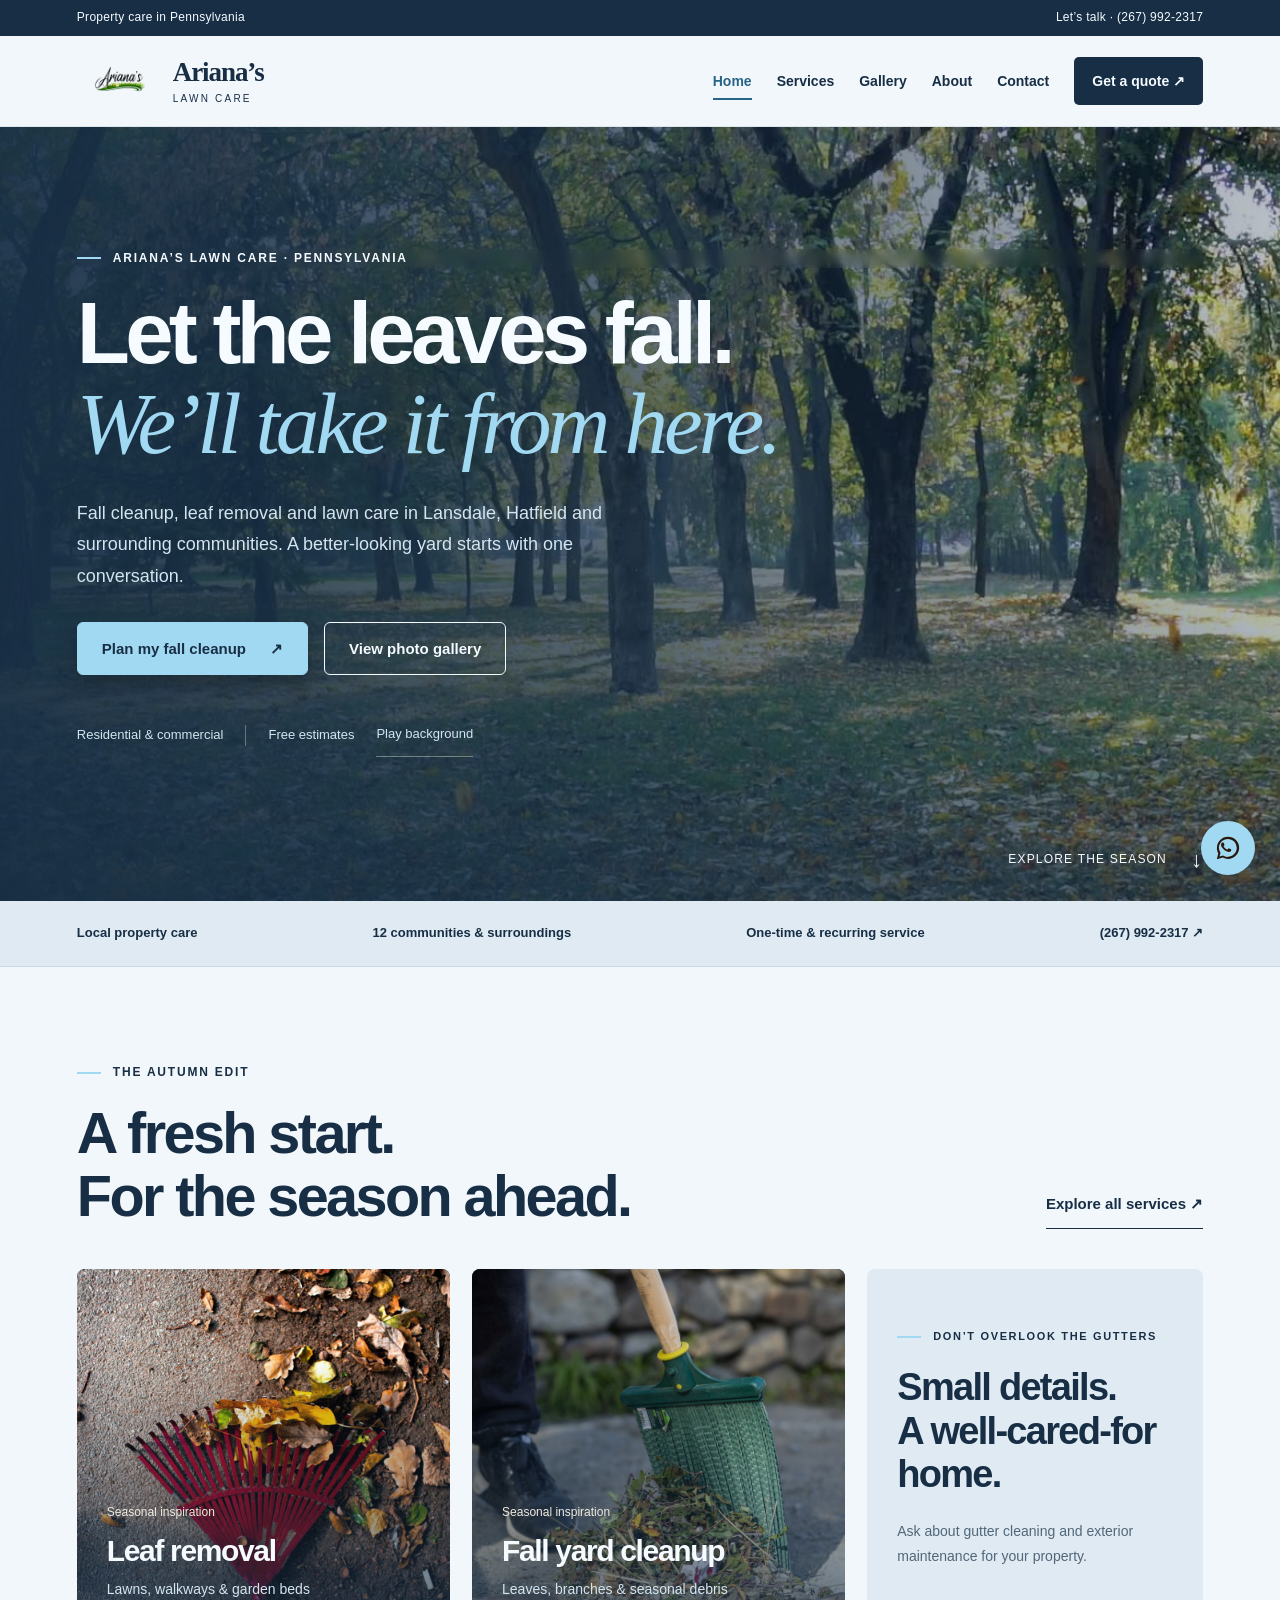
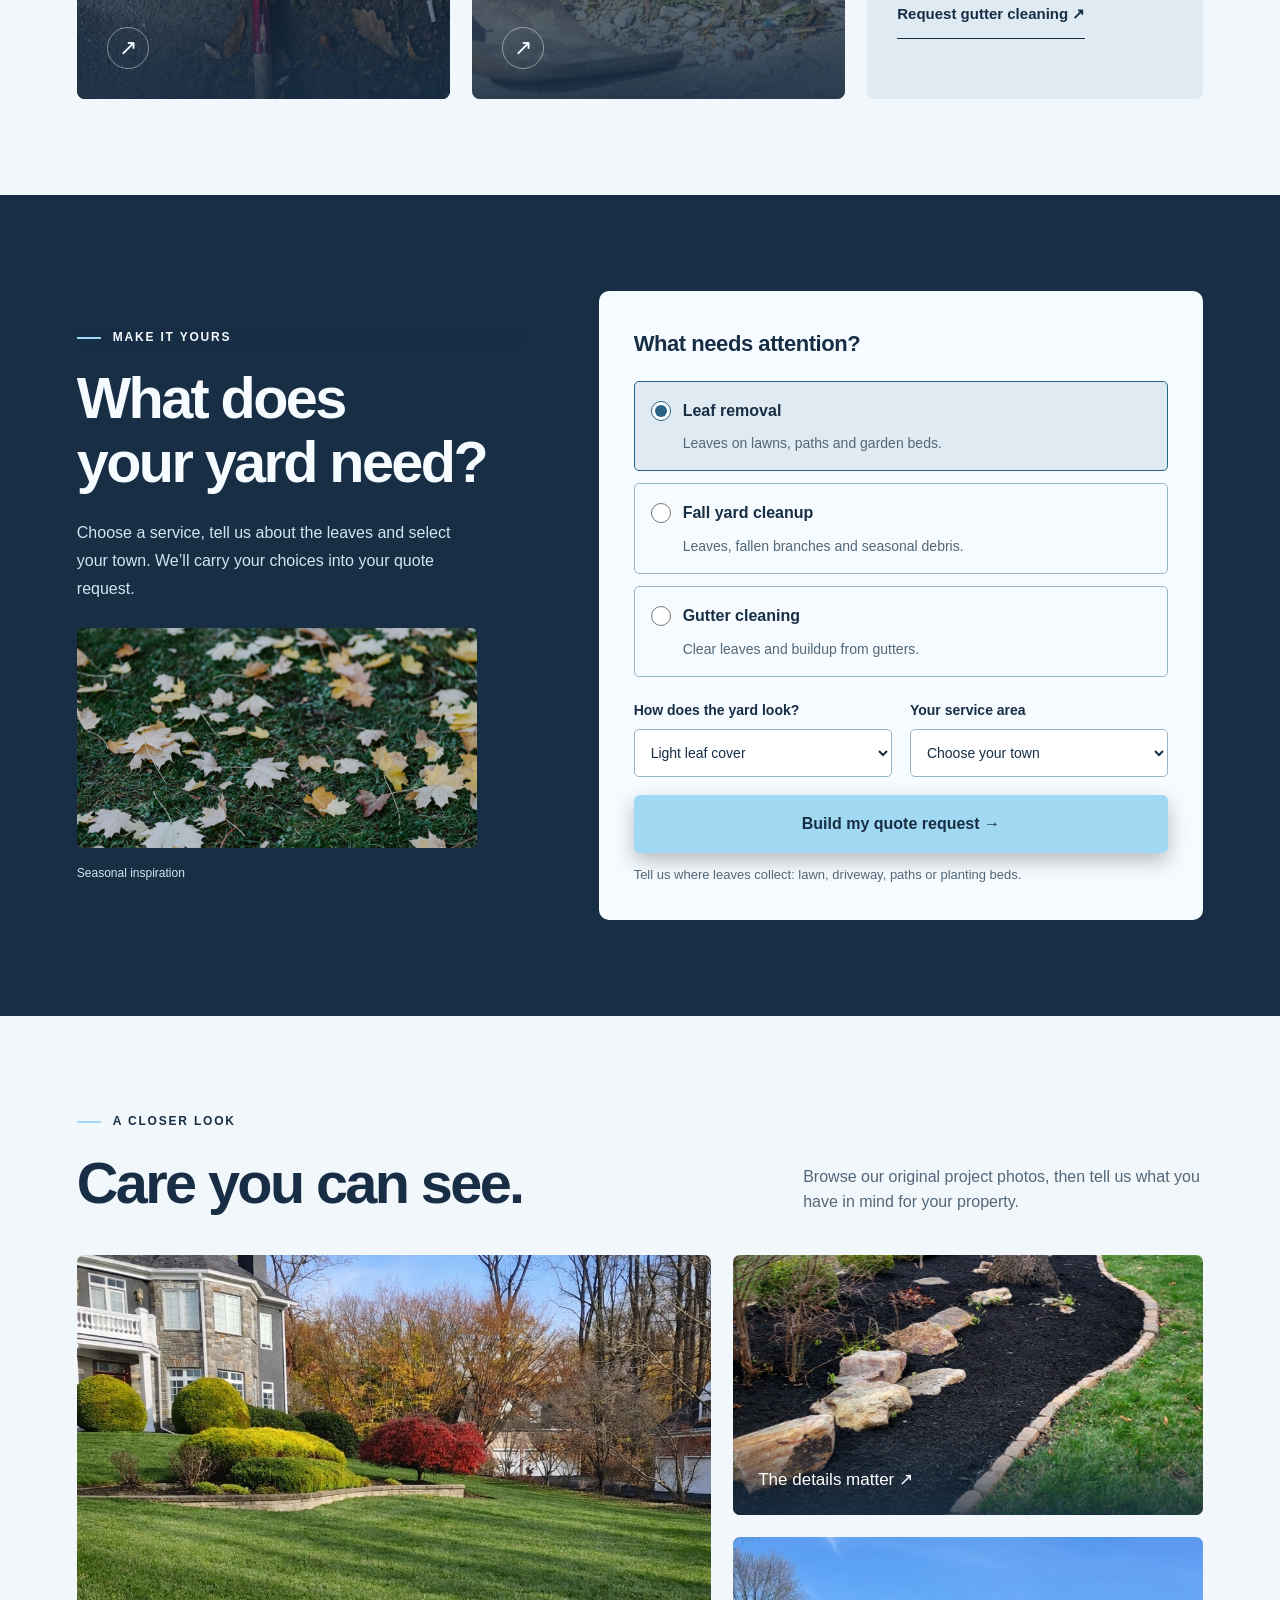
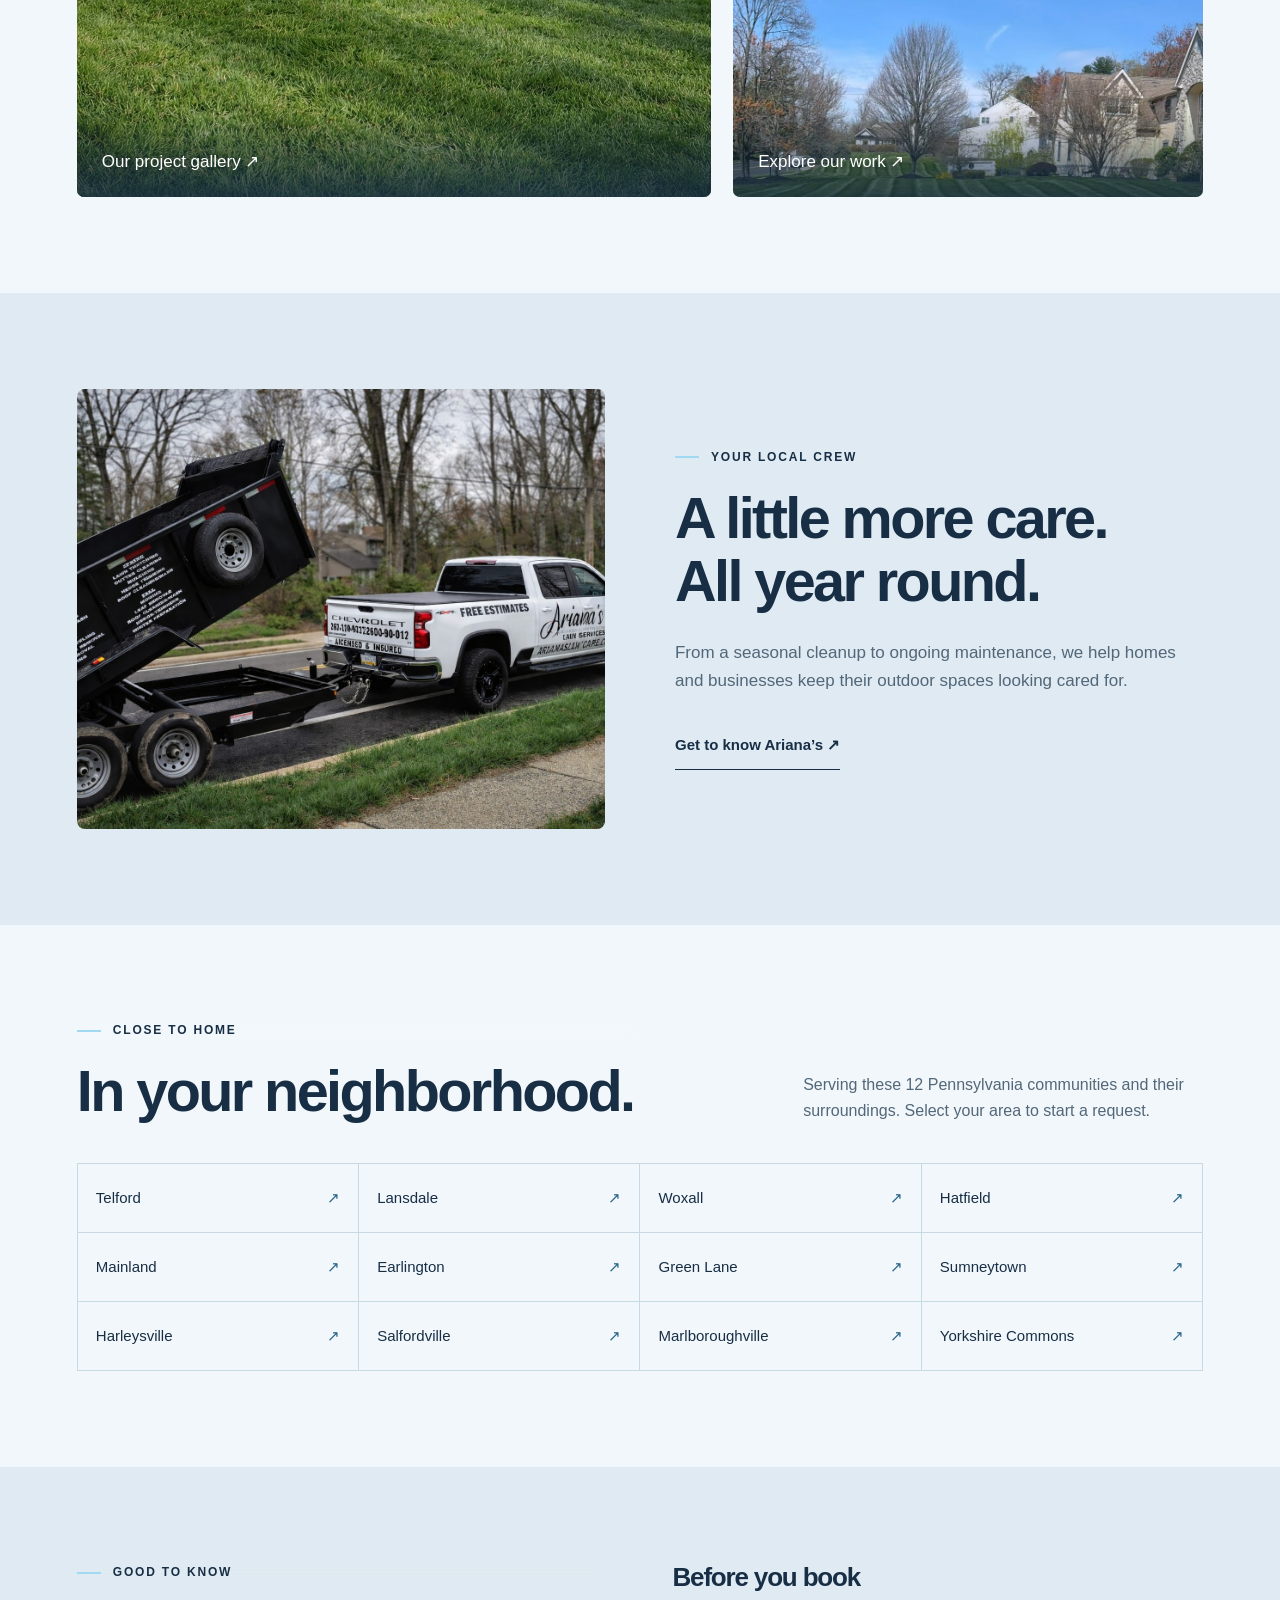
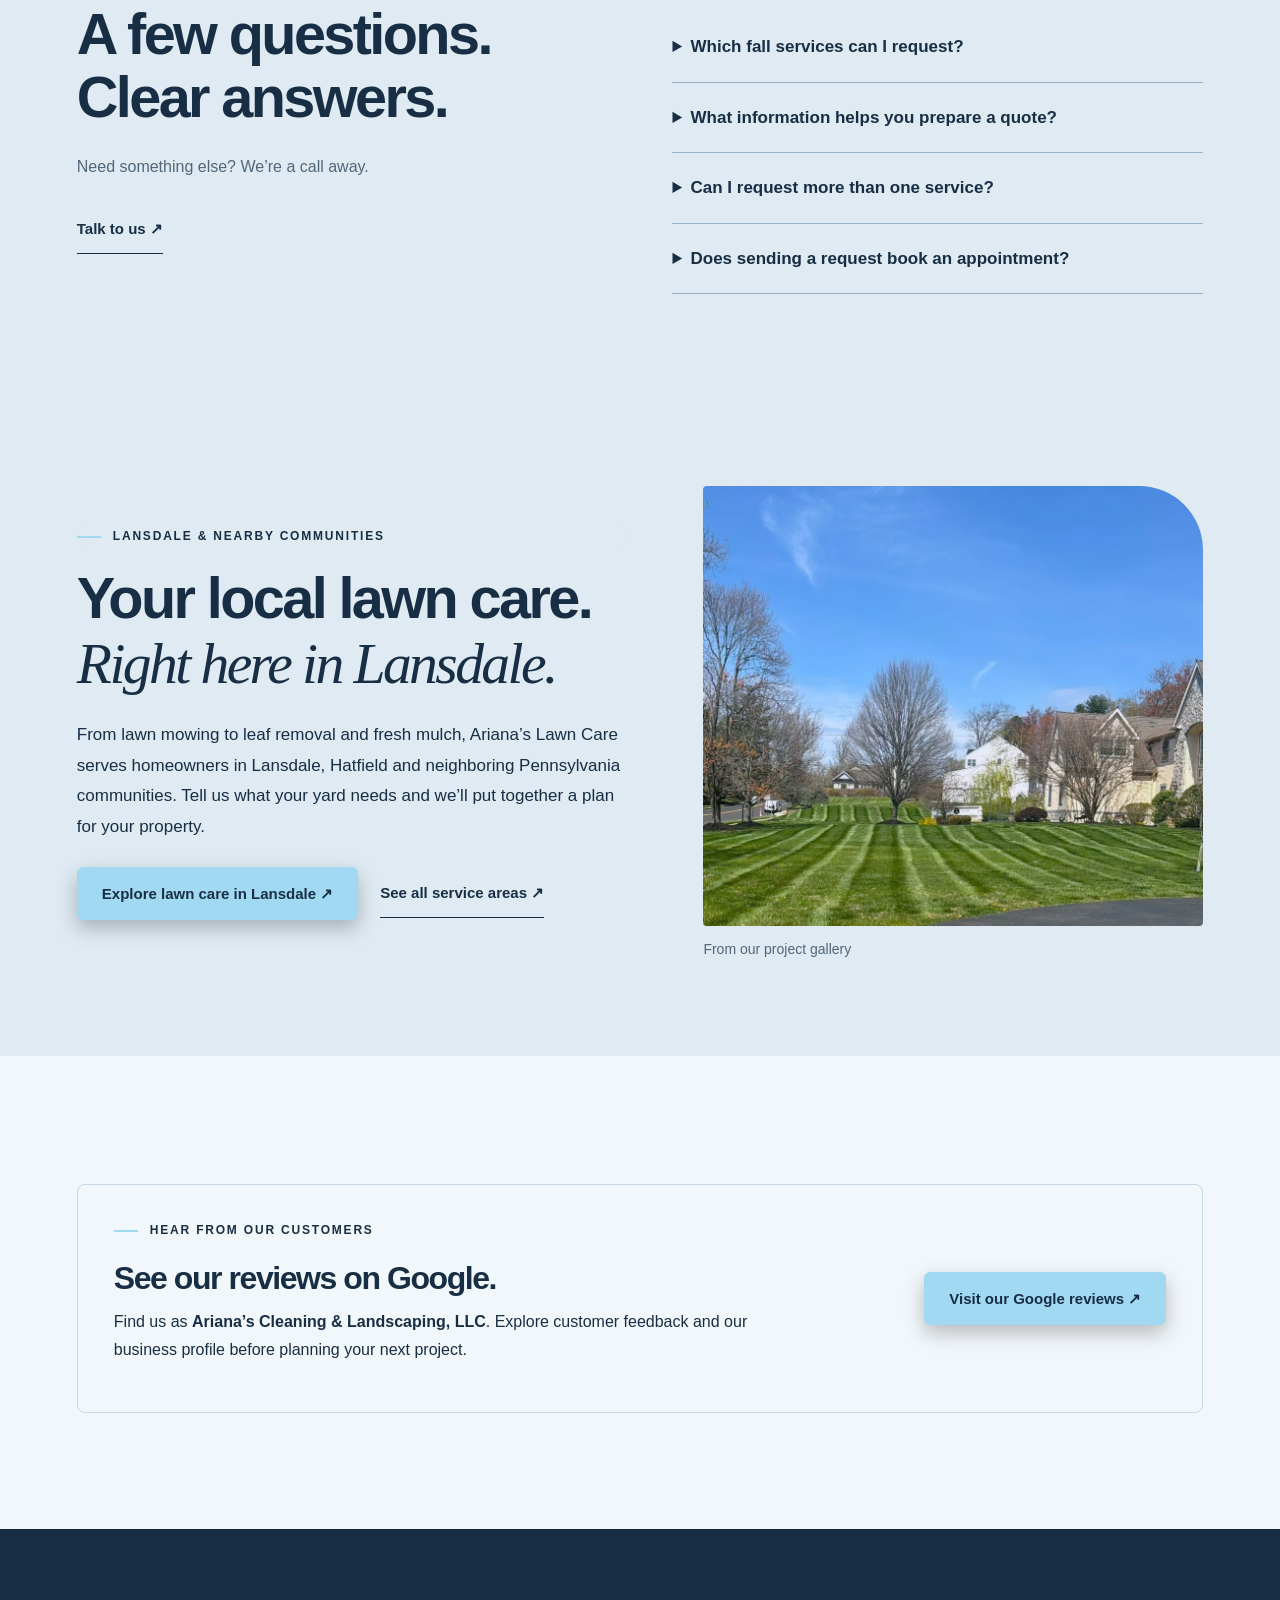
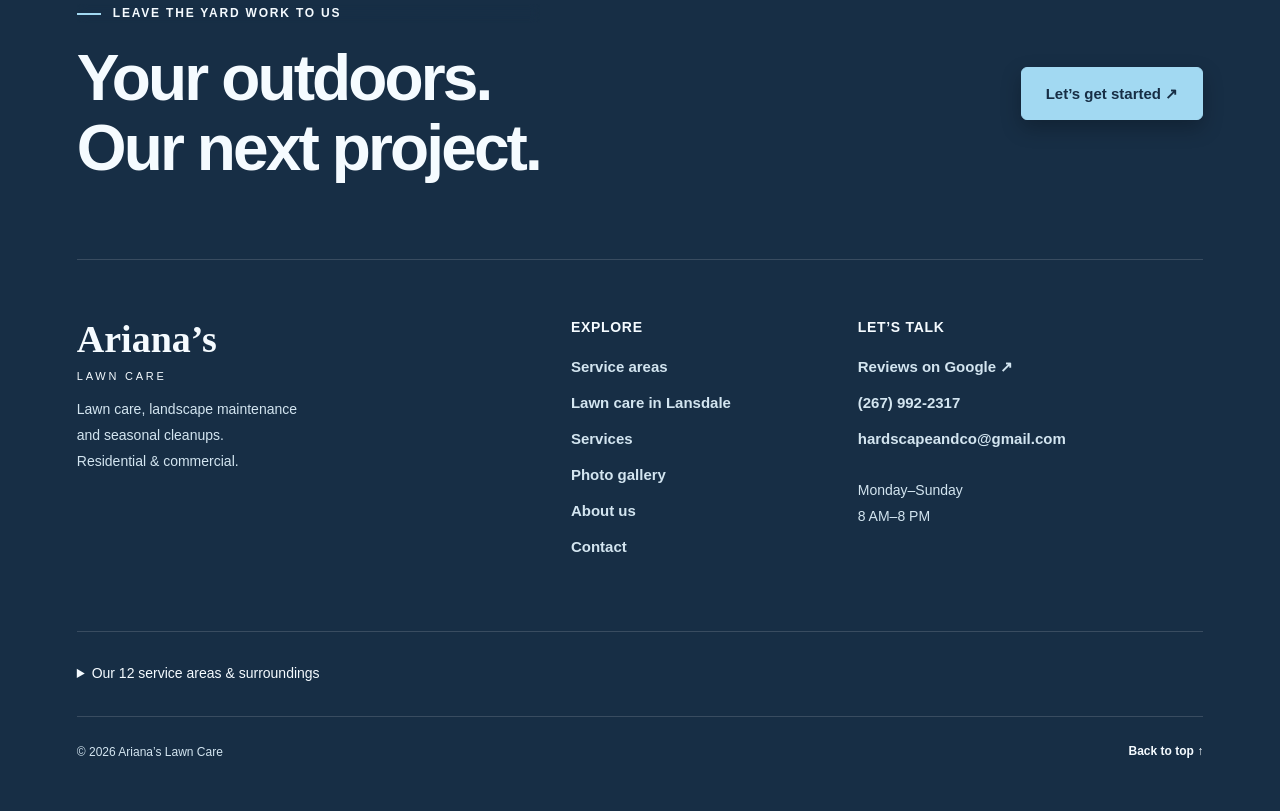
==== commit 1110e0b3: "Improve Lansdale discovery, guided quotes, gallery filters and business hours Add a Lansdale service" ====
--- a/index.html
+++ b/index.html
@@ -3,26 +3,28 @@
 <head>
   <meta charset="UTF-8" />
   <meta name="viewport" content="width=device-width, initial-scale=1.0" />
-  <title>Fall Cleanup & Lawn Care in Hatfield, PA | Ariana’s Lawn Care</title>
+  <title>Lawn Care & Leaf Removal in Lansdale & Hatfield, PA | Ariana’s Lawn Care</title>
   <meta name="description" content="Leaf removal, fall yard cleanup and lawn care in Hatfield, Lansdale, Telford and Harleysville, PA. Plan your seasonal service and request a free estimate.">
-  <link rel="stylesheet" href="./style.css?v=20260909-season" />
+  <link rel="stylesheet" href="./style.css?v=20260909-local" />
   <link rel="canonical" href="https://arianaslawncare.com/">
-  <meta property="og:title" content="Fall Cleanup & Lawn Care in Hatfield, PA | Ariana’s Lawn Care">
+  <meta property="og:title" content="Lawn Care & Leaf Removal in Lansdale & Hatfield, PA | Ariana’s Lawn Care">
   <meta property="og:description" content="Leaf removal, fall yard cleanup and lawn care in Hatfield, Lansdale, Telford and Harleysville, PA. Plan your seasonal service and request a free estimate.">
   <meta property="og:url" content="https://arianaslawncare.com/">
   <meta property="og:type" content="website">
-  <script type="application/ld+json">{"@context":"https://schema.org","@graph":[{"@type":"Organization","@id":"https://arianaslawncare.com/#business","name":"Ariana's Lawn Care","url":"https://arianaslawncare.com/","logo":"https://arianaslawncare.com/logo.png","telephone":"+1-267-992-2317","email":"hardscapeandco@gmail.com","areaServed":[{"@type":"Place","name":"Telford, Pennsylvania"},{"@type":"Place","name":"Lansdale, Pennsylvania"},{"@type":"Place","name":"Woxall, Pennsylvania"},{"@type":"Place","name":"Hatfield, Pennsylvania"},{"@type":"Place","name":"Mainland, Pennsylvania"},{"@type":"Place","name":"Earlington, Pennsylvania"},{"@type":"Place","name":"Green Lane, Pennsylvania"},{"@type":"Place","name":"Sumneytown, Pennsylvania"},{"@type":"Place","name":"Harleysville, Pennsylvania"},{"@type":"Place","name":"Salfordville, Pennsylvania"},{"@type":"Place","name":"Marlboroughville, Pennsylvania"},{"@type":"Place","name":"Yorkshire Commons, Pennsylvania"}]},{"@type":"Service","name":"Lawn care and seasonal property maintenance","serviceType":["Leaf removal","Fall yard cleanup","Gutter cleaning","Lawn mowing","Mulch and edging"],"provider":{"@id":"https://arianaslawncare.com/#business"},"areaServed":[{"@type":"Place","name":"Telford, Pennsylvania"},{"@type":"Place","name":"Lansdale, Pennsylvania"},{"@type":"Place","name":"Woxall, Pennsylvania"},{"@type":"Place","name":"Hatfield, Pennsylvania"},{"@type":"Place","name":"Mainland, Pennsylvania"},{"@type":"Place","name":"Earlington, Pennsylvania"},{"@type":"Place","name":"Green Lane, Pennsylvania"},{"@type":"Place","name":"Sumneytown, Pennsylvania"},{"@type":"Place","name":"Harleysville, Pennsylvania"},{"@type":"Place","name":"Salfordville, Pennsylvania"},{"@type":"Place","name":"Marlboroughville, Pennsylvania"},{"@type":"Place","name":"Yorkshire Commons, Pennsylvania"}],"url":"https://arianaslawncare.com/services.html"}]}</script>
+  <script type="application/ld+json">{"@context": "https://schema.org", "@graph": [{"@type": "Organization", "@id": "https://arianaslawncare.com/#business", "name": "Ariana's Lawn Care", "url": "https://arianaslawncare.com/", "logo": "https://arianaslawncare.com/logo.png", "telephone": "+1-267-992-2317", "email": "hardscapeandco@gmail.com", "areaServed": [{"@type": "Place", "name": "Telford, Pennsylvania"}, {"@type": "Place", "name": "Lansdale, Pennsylvania"}, {"@type": "Place", "name": "Woxall, Pennsylvania"}, {"@type": "Place", "name": "Hatfield, Pennsylvania"}, {"@type": "Place", "name": "Mainland, Pennsylvania"}, {"@type": "Place", "name": "Earlington, Pennsylvania"}, {"@type": "Place", "name": "Green Lane, Pennsylvania"}, {"@type": "Place", "name": "Sumneytown, Pennsylvania"}, {"@type": "Place", "name": "Harleysville, Pennsylvania"}, {"@type": "Place", "name": "Salfordville, Pennsylvania"}, {"@type": "Place", "name": "Marlboroughville, Pennsylvania"}, {"@type": "Place", "name": "Yorkshire Commons, Pennsylvania"}], "alternateName": "Ariana's Cleaning & Landscaping, LLC", "sameAs": ["https://www.google.com/maps?cid=7540364938997628904"]}, {"@type": "Service", "name": "Lawn care and seasonal property maintenance", "serviceType": ["Leaf removal", "Fall yard cleanup", "Gutter cleaning", "Lawn mowing", "Mulch and edging"], "provider": {"@id": "https://arianaslawncare.com/#business"}, "areaServed": [{"@type": "Place", "name": "Telford, Pennsylvania"}, {"@type": "Place", "name": "Lansdale, Pennsylvania"}, {"@type": "Place", "name": "Woxall, Pennsylvania"}, {"@type": "Place", "name": "Hatfield, Pennsylvania"}, {"@type": "Place", "name": "Mainland, Pennsylvania"}, {"@type": "Place", "name": "Earlington, Pennsylvania"}, {"@type": "Place", "name": "Green Lane, Pennsylvania"}, {"@type": "Place", "name": "Sumneytown, Pennsylvania"}, {"@type": "Place", "name": "Harleysville, Pennsylvania"}, {"@type": "Place", "name": "Salfordville, Pennsylvania"}, {"@type": "Place", "name": "Marlboroughville, Pennsylvania"}, {"@type": "Place", "name": "Yorkshire Commons, Pennsylvania"}], "url": "https://arianaslawncare.com/services.html"}]}</script>
 <meta name="theme-color" content="#192b24">
-<link rel="stylesheet" href="./experience.css?v=20260909-season">
-<link rel="stylesheet" href="./seasons.css?v=20260909-season">
-<script src="./seasons.js?v=20260909-season"></script>
-<noscript><style>@media(max-width:980px){.nav-menu{display:flex;position:static;flex-wrap:wrap;box-shadow:none}.nav-inner{flex-wrap:wrap}.menu-toggle{display:none}.navbar{position:relative}}</style></noscript></head>
+<link rel="stylesheet" href="./experience.css?v=20260909-local">
+<link rel="stylesheet" href="./seasons.css?v=20260909-local">
+<script src="./seasons.js?v=20260909-local"></script>
+<noscript><style>@media(max-width:980px){.nav-menu{display:flex;position:static;flex-wrap:wrap;box-shadow:none}.nav-inner{flex-wrap:wrap}.menu-toggle{display:none}.navbar{position:relative}}</style></noscript><script>if (window.location.pathname === "/index.html") { window.history.replaceState(window.history.state, "", "/" + window.location.search + window.location.hash); }</script>
+<link rel="stylesheet" href="./local-upgrade.css?v=20260909-local">
+</head>
 <body class="page-index">
 <a class="skip-link" href="#main-content">Skip to content</a><div class="site-topbar"><div class="container"><span>Property care in Pennsylvania</span><a href="tel:+12679922317">Let’s talk · (267) 992-2317</a></div></div>
 
   <header class="navbar"><div class="reading-progress" aria-hidden="true"></div>
     <div class="container nav-inner">
-      <a class="logo" href="./index.html" aria-label="Ariana's Lawn Care">
+      <a class="logo" href="./" aria-label="Ariana's Lawn Care">
         <img src="./logo.png" alt="Ariana's Lawn Care logo" /><span class="brand-wordmark">Ariana’s<span>LAWN CARE</span></span>
       </a>
 
@@ -31,7 +33,7 @@
       </button>
 
       <nav class="nav-menu" id="navMenu" aria-label="Main navigation">
-        <a class="is-active" href="./index.html">Home</a>
+        <a class="is-active" href="./">Home</a>
         <a href="./services.html">Services</a>
         <a href="./quote.html" data-nav-quote>Get a quote ↗</a>
         <a href="./work.html">Gallery</a>
@@ -44,7 +46,7 @@
   <main id="main-content">
 <section class="cinema-hero">
 <video autoplay muted loop playsinline preload="metadata" poster="./videos/autumn-frame.jpg" class="hero-video-bg" aria-hidden="true"><source src="./videos/hero-autumn.mp4" type="video/mp4"></video>
-<div class="cinema-shade"></div><div class="container cinema-content"><div class="eyebrow">Ariana’s Lawn Care · Pennsylvania</div><h1>Let the leaves fall.<br><em>We’ll take it from here.</em></h1><p>Fall cleanup, leaf removal and lawn care in Hatfield and surrounding communities. A better-looking yard starts with one conversation.</p><div class="cta-row"><a class="btn primary" href="#fall-services">Plan my fall cleanup <span aria-hidden="true">↗</span></a><a class="btn secondary" href="./work.html">View photo gallery</a></div><div class="hero-footnote"><span>Residential &amp; commercial</span><span>Free estimates</span><button id="videoToggle" class="video-toggle" type="button" hidden>Pause background</button></div></div>
+<div class="cinema-shade"></div><div class="container cinema-content"><div class="eyebrow">Ariana’s Lawn Care · Pennsylvania</div><h1>Let the leaves fall.<br><em>We’ll take it from here.</em></h1><p>Fall cleanup, leaf removal and lawn care in Lansdale, Hatfield and surrounding communities. A better-looking yard starts with one conversation.</p><div class="cta-row"><a class="btn primary" href="#fall-services">Plan my fall cleanup <span aria-hidden="true">↗</span></a><a class="btn secondary" href="./work.html">View photo gallery</a></div><div class="hero-footnote"><span>Residential &amp; commercial</span><span>Free estimates</span><button id="videoToggle" class="video-toggle" type="button" hidden>Pause background</button></div></div>
 <a class="scroll-cue" href="#season-edit">Explore the season <span aria-hidden="true">↓</span></a></section>
 <div class="assurance-ribbon"><div class="container"><span>Local property care</span><span>12 communities &amp; surroundings</span><span>One-time &amp; recurring service</span><a href="tel:+12679922317">(267) 992-2317 ↗</a></div></div>
 <section class="section season-edit" id="season-edit"><div class="container"><div class="section-heading"><div><div class="eyebrow">The autumn edit</div><h2>A fresh start.<br>For the season ahead.</h2></div><a class="text-link" href="./services.html">Explore all services ↗</a></div><div class="editorial-services">
@@ -84,16 +86,16 @@
 <section class="section project-edit"><div class="container"><div class="section-heading"><div><div class="eyebrow">A closer look</div><h2>Care you can see.</h2></div><p>Browse our original project photos, then tell us what you have in mind for your property.</p></div><div class="project-bento">
 <a href="./work.html?view=projects" class="project-large"><img class="" src="./Images/work/job1.jpg" alt="Ariana’s Lawn Care project from the original gallery" loading="lazy" decoding="async"><span>Our project gallery ↗</span></a><a href="./work.html?view=projects"><img class="" src="./Images/work/job2.jpg" alt="Property care project from the original gallery" loading="lazy" decoding="async"><span>The details matter ↗</span></a><a href="./work.html?view=projects"><img class="" src="./Images/work/job3.jpg" alt="Outdoor maintenance project from the original gallery" loading="lazy" decoding="async"><span>Explore our work ↗</span></a></div></div></section>
 <section class="section home-story"><div class="container story-hero"><figure class="story-photo"><img class="" src="./Images/services/truck1.jpg" alt="Ariana’s Lawn Care service truck" loading="lazy" decoding="async"></figure><div><div class="eyebrow">Your local crew</div><h2>A little more care.<br>All year round.</h2><p>From a seasonal cleanup to ongoing maintenance, we help homes and businesses keep their outdoor spaces looking cared for.</p><a class="text-link" href="./about.html">Get to know Ariana’s ↗</a></div></div></section>
-<section class="section local-section" id="service-areas" aria-labelledby="areasTitle"><div class="container"><div class="section-heading"><div><div class="eyebrow">Close to home</div><h2 id="areasTitle">In your neighborhood.</h2></div><p>Serving these 12 Pennsylvania communities and their surroundings. Select your area to start a request.</p></div><div class="local-town-grid"><a href="./quote.html?city=Telford">Telford<span aria-hidden="true">↗</span></a><a href="./quote.html?city=Lansdale">Lansdale<span aria-hidden="true">↗</span></a><a href="./quote.html?city=Woxall">Woxall<span aria-hidden="true">↗</span></a><a href="./quote.html?city=Hatfield">Hatfield<span aria-hidden="true">↗</span></a><a href="./quote.html?city=Mainland">Mainland<span aria-hidden="true">↗</span></a><a href="./quote.html?city=Earlington">Earlington<span aria-hidden="true">↗</span></a><a href="./quote.html?city=Green%20Lane">Green Lane<span aria-hidden="true">↗</span></a><a href="./quote.html?city=Sumneytown">Sumneytown<span aria-hidden="true">↗</span></a><a href="./quote.html?city=Harleysville">Harleysville<span aria-hidden="true">↗</span></a><a href="./quote.html?city=Salfordville">Salfordville<span aria-hidden="true">↗</span></a><a href="./quote.html?city=Marlboroughville">Marlboroughville<span aria-hidden="true">↗</span></a><a href="./quote.html?city=Yorkshire%20Commons">Yorkshire Commons<span aria-hidden="true">↗</span></a></div></div></section>
+<section class="section local-section" id="service-areas" aria-labelledby="areasTitle"><div class="container"><div class="section-heading"><div><div class="eyebrow">Close to home</div><h2 id="areasTitle">In your neighborhood.</h2></div><p>Serving these 12 Pennsylvania communities and their surroundings. Select your area to start a request.</p></div><div class="local-town-grid"><a href="./quote.html?city=Telford">Telford<span aria-hidden="true">↗</span></a><a href="./lansdale-lawn-care.html">Lansdale<span aria-hidden="true">↗</span></a><a href="./quote.html?city=Woxall">Woxall<span aria-hidden="true">↗</span></a><a href="./quote.html?city=Hatfield">Hatfield<span aria-hidden="true">↗</span></a><a href="./quote.html?city=Mainland">Mainland<span aria-hidden="true">↗</span></a><a href="./quote.html?city=Earlington">Earlington<span aria-hidden="true">↗</span></a><a href="./quote.html?city=Green%20Lane">Green Lane<span aria-hidden="true">↗</span></a><a href="./quote.html?city=Sumneytown">Sumneytown<span aria-hidden="true">↗</span></a><a href="./quote.html?city=Harleysville">Harleysville<span aria-hidden="true">↗</span></a><a href="./quote.html?city=Salfordville">Salfordville<span aria-hidden="true">↗</span></a><a href="./quote.html?city=Marlboroughville">Marlboroughville<span aria-hidden="true">↗</span></a><a href="./quote.html?city=Yorkshire%20Commons">Yorkshire Commons<span aria-hidden="true">↗</span></a></div></div></section>
 <section class="section questions-section"><div class="container split"><div><div class="eyebrow">Good to know</div><h2>A few questions.<br>Clear answers.</h2><p>Need something else? We’re a call away.</p><a class="text-link" href="tel:+12679922317">Talk to us ↗</a></div><div class="faq">
           <h2>Before you book</h2>
           <details><summary>Which fall services can I request?</summary><p>Leaf removal, yard cleanup, gutter cleaning, hedge trimming and other exterior maintenance. Choose your main service and describe any extra work in the quote form.</p></details>
           <details><summary>What information helps you prepare a quote?</summary><p>Your complete property address, the areas that need attention, leaf conditions and any gate or access instructions. Include your phone number and email so we can follow up.</p></details>
           <details><summary>Can I request more than one service?</summary><p>Yes. Select your main service and list the others in “Job details”. We will discuss the scope with you before scheduling.</p></details>
           <details><summary>Does sending a request book an appointment?</summary><p>No. A member of our team will contact you to discuss the work, pricing and availability before an appointment is confirmed.</p></details>
-        </div></div></section></main>
+        </div></div></section><section class="section local-spotlight" aria-labelledby="lansdale-heading"><div class="container local-feature"><div><div class="eyebrow">Lansdale &amp; nearby communities</div><h2 id="lansdale-heading">Your local lawn care.<br><em>Right here in Lansdale.</em></h2><p>From lawn mowing to leaf removal and fresh mulch, Ariana’s Lawn Care serves homeowners in Lansdale, Hatfield and neighboring Pennsylvania communities. Tell us what your yard needs and we’ll put together a plan for your property.</p><div class="local-actions"><a class="btn primary" href="./lansdale-lawn-care.html">Explore lawn care in Lansdale ↗</a><a class="text-link" href="./service-areas.html">See all service areas ↗</a></div></div><figure><img src="./Images/work/job3.jpg" alt="Freshly mowed lawn with clean mowing stripes from Ariana’s project gallery" loading="lazy" decoding="async"><figcaption>From our project gallery</figcaption></figure></div></section><section class="section"><div class="container"><div class="google-proof"><div><div class="eyebrow">Hear from our customers</div><h2>See our reviews on Google.</h2><p>Find us as <strong>Ariana’s Cleaning &amp; Landscaping, LLC</strong>. Explore customer feedback and our business profile before planning your next project.</p></div><a class="btn primary" href="https://www.google.com/maps?cid=7540364938997628904" target="_blank" rel="noopener noreferrer" data-google-reviews>Visit our Google reviews ↗</a></div></div></section></main>
 
-  <footer class="footer editorial-footer"><div class="container"><div class="footer-invitation"><div><div class="eyebrow">Leave the yard work to us</div><h2>Your outdoors.<br>Our next project.</h2></div><a class="btn primary" href="./quote.html">Let’s get started ↗</a></div><div class="footer-columns"><div><a class="footer-brand" href="./index.html">Ariana’s<span>LAWN CARE</span></a><p>Lawn care, landscape maintenance<br>and seasonal cleanups.<br>Residential &amp; commercial.</p></div><div><h3>Explore</h3><a href="./services.html">Services</a><a href="./work.html">Photo gallery</a><a href="./about.html">About us</a><a href="./contact.html">Contact</a></div><div><h3>Let’s talk</h3><a href="tel:+12679922317">(267) 992-2317</a><a href="mailto:hardscapeandco@gmail.com">hardscapeandco@gmail.com</a><p>Monday–Saturday<br>7 AM–6 PM</p></div></div><details class="footer-areas"><summary>Our 12 service areas &amp; surroundings</summary><div class="local-town-grid"><a href="./quote.html?city=Telford">Telford<span aria-hidden="true">↗</span></a><a href="./quote.html?city=Lansdale">Lansdale<span aria-hidden="true">↗</span></a><a href="./quote.html?city=Woxall">Woxall<span aria-hidden="true">↗</span></a><a href="./quote.html?city=Hatfield">Hatfield<span aria-hidden="true">↗</span></a><a href="./quote.html?city=Mainland">Mainland<span aria-hidden="true">↗</span></a><a href="./quote.html?city=Earlington">Earlington<span aria-hidden="true">↗</span></a><a href="./quote.html?city=Green%20Lane">Green Lane<span aria-hidden="true">↗</span></a><a href="./quote.html?city=Sumneytown">Sumneytown<span aria-hidden="true">↗</span></a><a href="./quote.html?city=Harleysville">Harleysville<span aria-hidden="true">↗</span></a><a href="./quote.html?city=Salfordville">Salfordville<span aria-hidden="true">↗</span></a><a href="./quote.html?city=Marlboroughville">Marlboroughville<span aria-hidden="true">↗</span></a><a href="./quote.html?city=Yorkshire%20Commons">Yorkshire Commons<span aria-hidden="true">↗</span></a></div></details><div class="footer-bottom"><p>© <span id="year"></span> Ariana’s Lawn Care</p><a href="#main-content">Back to top ↑</a></div></div></footer><nav class="mobile-contact" aria-label="Quick contact"><a href="tel:+12679922317">Call us</a><a href="./quote.html">Get a free estimate ↗</a></nav>
+  <footer class="footer editorial-footer"><div class="container"><div class="footer-invitation"><div><div class="eyebrow">Leave the yard work to us</div><h2>Your outdoors.<br>Our next project.</h2></div><a class="btn primary" href="./quote.html">Let’s get started ↗</a></div><div class="footer-columns"><div><a class="footer-brand" href="./">Ariana’s<span>LAWN CARE</span></a><p>Lawn care, landscape maintenance<br>and seasonal cleanups.<br>Residential &amp; commercial.</p></div><div><h3>Explore</h3><a href="./service-areas.html">Service areas</a><a href="./lansdale-lawn-care.html">Lawn care in Lansdale</a><a href="./services.html">Services</a><a href="./work.html">Photo gallery</a><a href="./about.html">About us</a><a href="./contact.html">Contact</a></div><div><h3>Let’s talk</h3><a href="https://www.google.com/maps?cid=7540364938997628904" target="_blank" rel="noopener noreferrer" data-google-reviews>Reviews on Google ↗</a><a href="tel:+12679922317">(267) 992-2317</a><a href="mailto:hardscapeandco@gmail.com">hardscapeandco@gmail.com</a><p>Monday–Sunday<br>8 AM–8 PM</p></div></div><details class="footer-areas"><summary>Our 12 service areas &amp; surroundings</summary><div class="local-town-grid"><a href="./quote.html?city=Telford">Telford<span aria-hidden="true">↗</span></a><a href="./lansdale-lawn-care.html">Lansdale<span aria-hidden="true">↗</span></a><a href="./quote.html?city=Woxall">Woxall<span aria-hidden="true">↗</span></a><a href="./quote.html?city=Hatfield">Hatfield<span aria-hidden="true">↗</span></a><a href="./quote.html?city=Mainland">Mainland<span aria-hidden="true">↗</span></a><a href="./quote.html?city=Earlington">Earlington<span aria-hidden="true">↗</span></a><a href="./quote.html?city=Green%20Lane">Green Lane<span aria-hidden="true">↗</span></a><a href="./quote.html?city=Sumneytown">Sumneytown<span aria-hidden="true">↗</span></a><a href="./quote.html?city=Harleysville">Harleysville<span aria-hidden="true">↗</span></a><a href="./quote.html?city=Salfordville">Salfordville<span aria-hidden="true">↗</span></a><a href="./quote.html?city=Marlboroughville">Marlboroughville<span aria-hidden="true">↗</span></a><a href="./quote.html?city=Yorkshire%20Commons">Yorkshire Commons<span aria-hidden="true">↗</span></a></div></details><div class="footer-bottom"><p>© <span id="year"></span> Ariana’s Lawn Care</p><a href="#main-content">Back to top ↑</a></div></div></footer><nav class="mobile-contact" aria-label="Quick contact"><a href="tel:+12679922317">Call us</a><a href="./quote.html">Get a free estimate ↗</a></nav>
 
   <a class="whatsapp-float" href="https://wa.me/12679922317" target="_blank" rel="noopener" aria-label="WhatsApp">
     <svg viewBox="0 0 32 32" role="img" aria-hidden="true">
@@ -102,9 +104,10 @@
     </svg>
   </a>
 
-  <script src="./quote-rules.js?v=20260909-season"></script>
-  <script src="./script.js?v=20260909-season"></script>
-<script src="./experience.js?v=20260909-season"></script>
+  <script src="./quote-rules.js?v=20260909-local"></script>
+  <script src="./script.js?v=20260909-local"></script>
+<script src="./experience.js?v=20260909-local"></script>
+<script src="./local-upgrade.js?v=20260909-local"></script>
 </body>
 </html>
 
@@ -112,3 +115,4 @@
 
 
 
+
--- a/local-upgrade.css
+++ b/local-upgrade.css
@@ -0,0 +1,3 @@
+.local-feature{display:grid;grid-template-columns:1.1fr 1fr;gap:clamp(28px,6vw,84px);align-items:center}.local-feature h1{font-size:clamp(44px,6vw,78px);line-height:1.05}.local-feature h2{font-size:clamp(34px,4.5vw,58px);line-height:1.12}.local-feature p{font-size:17px;line-height:1.8;margin:24px 0}.local-feature figure{margin:0;position:relative}.local-feature img{display:block;width:100%;height:440px;object-fit:cover;border-radius:4px 64px 4px 4px}.local-feature figcaption{font-size:14px;color:var(--muted);margin-top:12px}.local-spotlight{background:var(--season-soft,#f2eade)}.local-actions{display:flex;gap:22px;align-items:center;flex-wrap:wrap}.local-service-grid{display:grid;grid-template-columns:repeat(2,minmax(0,1fr));border-top:1px solid var(--line);border-left:1px solid var(--line)}.local-service{padding:36px;border-right:1px solid var(--line);border-bottom:1px solid var(--line)}.local-service h2{font-size:28px;margin:18px 0}.local-service p{margin:18px 0;line-height:1.8}.local-number{font-size:14px;font-weight:700;color:var(--season-link)}.local-checklist{display:grid;gap:24px;line-height:1.8;padding-left:24px}.local-checklist strong{display:block}.local-lead{max-width:760px;line-height:1.8;font-size:18px;margin:24px 0 40px}.local-small{font-size:14px!important}.google-proof{border:1px solid var(--line);padding:36px;display:flex;align-items:center;justify-content:space-between;gap:32px;border-radius:8px;margin-top:32px}.google-proof p{margin:12px 0;max-width:650px}.google-proof h2{font-size:32px}.wizard-nav{display:grid;grid-template-columns:repeat(4,minmax(0,1fr));gap:6px;margin:20px 0 28px}.wizard-nav button{background:transparent;color:var(--muted);border:0;border-bottom:3px solid var(--line);padding:12px 2px;font-size:14px;cursor:pointer;min-height:48px}.wizard-nav button[aria-current=step]{border-color:var(--season-link);color:var(--ink);font-weight:700}.wizard-nav button:disabled{cursor:default;opacity:.7}.wizard-nav button:focus-visible,.filter-bar button:focus-visible{outline:3px solid var(--season-link);outline-offset:3px}.quote-card [hidden],.gallery-grid [hidden],[data-gallery-group][hidden]{display:none!important}.quote-card fieldset{scroll-margin-top:115px}.quote-card fieldset legend{font-size:24px}.quote-card fieldset:focus{outline:none}.photo-upload{border:1px solid var(--line);padding:18px;margin:24px 0}.photo-upload summary{cursor:pointer;font-weight:700;min-height:30px}.photo-upload p,.submission-privacy{font-size:14px!important;line-height:1.65;color:var(--muted)}.photo-upload input{padding:12px!important;max-width:100%;font-size:14px!important}.wizard-back{width:100%;margin:12px 0;background:transparent!important;color:var(--ink)!important;border:1px solid var(--line)!important}.quote-review{scroll-margin-top:120px}.quote-review dd{overflow-wrap:anywhere}.quote-card .submission-privacy{margin-top:20px}.gallery-grid figcaption{font-size:14px}.gallery-empty{padding:24px;border:1px solid var(--line)}.gallery-group-name{margin-bottom:12px}.project-compare{max-width:900px;margin:36px auto}.compare-stage{position:relative;aspect-ratio:4/3;overflow:hidden;background:var(--season-soft);border-radius:8px}.compare-stage img{position:absolute;inset:0;width:100%;height:100%;object-fit:cover}.compare-stage .compare-front{clip-path:inset(0 calc(100% - var(--split,50%)) 0 0)}.compare-stage::after{content:'';position:absolute;top:0;bottom:0;left:var(--split,50%);width:3px;background:white;pointer-events:none}.compare-label{position:absolute;top:18px;background:rgba(0,0,0,.75);color:white;padding:9px 14px;border-radius:4px;font-size:14px;z-index:1}.compare-label.before{left:18px}.compare-label.after{right:18px}.project-compare input[type=range]{width:100%;accent-color:var(--season-link);min-height:48px}.compare-caption{font-size:15px;color:var(--muted);line-height:1.6}.local-landing .btn{margin-top:8px}
+@media(max-width:700px){.local-feature{grid-template-columns:1fr;gap:28px}.local-feature img{height:310px}.local-service-grid{grid-template-columns:1fr}.local-service{padding:26px}.google-proof{display:block;padding:24px}.google-proof .btn{margin-top:16px}.wizard-nav button{font-size:14px}.local-feature h1{font-size:48px}.local-feature h2{font-size:38px}.local-town-grid a{font-size:14px}.quote-card{padding:24px 18px}.photo-upload{padding:12px}.google-proof h2{font-size:28px}.local-actions .btn{width:100%}.mobile-contact a{font-size:14px}.page-quote .whatsapp-float{display:none}}
+@media(prefers-reduced-motion:no-preference){.local-service{transition:background .2s}.local-service:hover{background:var(--season-soft)}}
